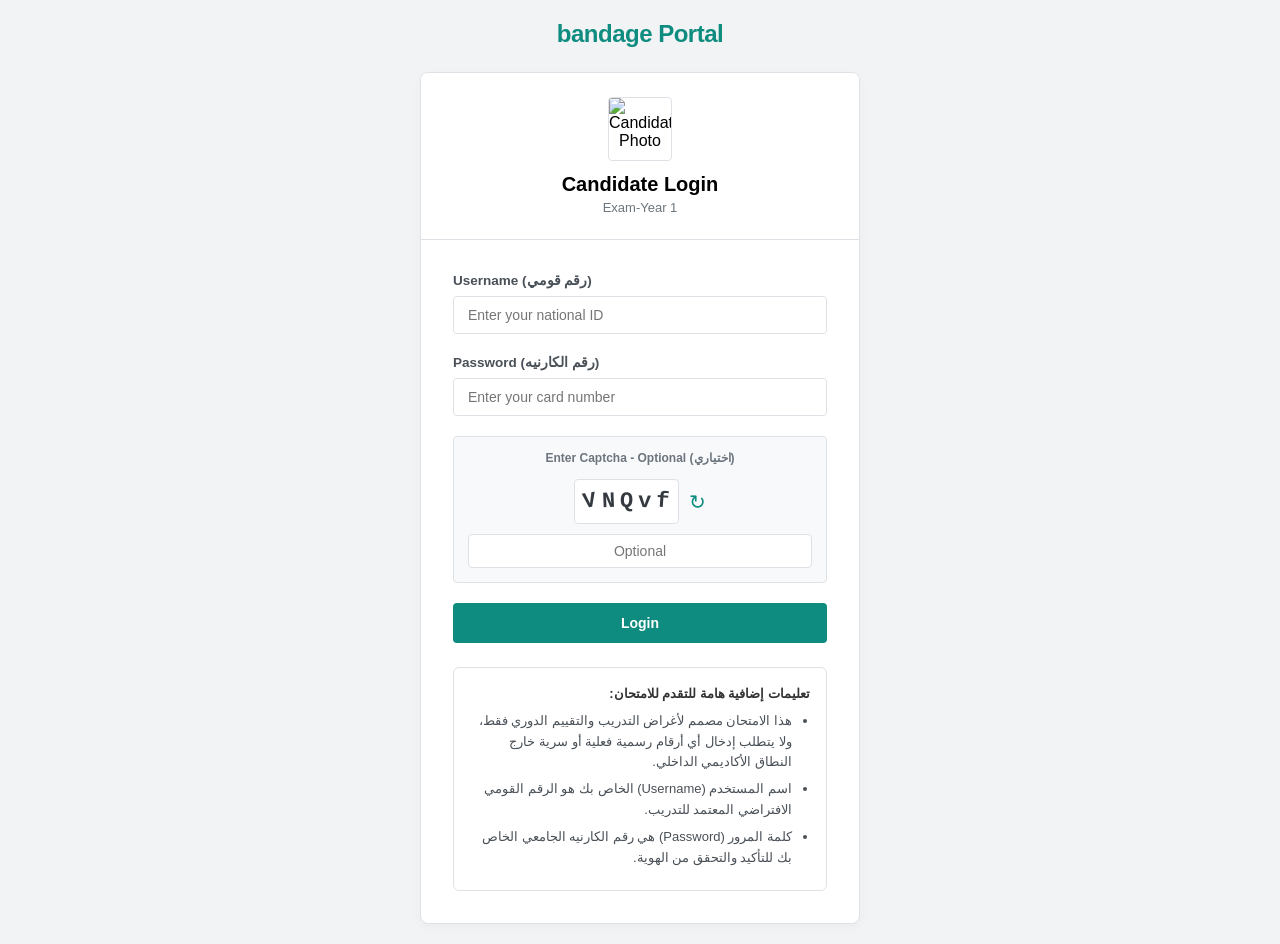
==== index.html @ cebec924 "Rename index_bandage-1.html to index.html" ====
<!DOCTYPE html><html lang="ar" dir="ltr"><head>
<meta charset="UTF-8">
<meta name="viewport" content="width=device-width, initial-scale=1.0">
<meta name="apple-mobile-web-app-capable" content="yes">
<meta name="theme-color" content="#ffffff">
<title>bandage</title>
<style>
  * { box-sizing: border-box; margin: 0; padding: 0; }
  body { font-family: 'Segoe UI', Tahoma, Geneva, Verdana, sans-serif; background: #f8f9fa; color: #212529; }

  :root {
    --teal: #0e8c7f;
    --teal-dark: #0a6e63;
    --teal-light: #f0f9f8;
    --red: #dc3545;
    --border: #dee2e6;
    --text-muted: #6c757d;
    --bg-light: #f8f9fa;
    --card-bg: #ffffff;
  }

  .navbar {
    background: #ffffff; color: #212529;
    display: flex; align-items: center; justify-content: space-between;
    padding: 0 24px; height: 56px; position: sticky; top: 0; z-index: 100;
    border-bottom: 1px solid var(--border);
  }
  .navbar-brand { display: flex; align-items: center; gap: 10px; font-size: 16px; font-weight: 700; color: #212529; }
  .navbar-right { display: flex; align-items: center; gap: 12px; }
  .btn-logout { background: var(--red); color: #fff; border: none; border-radius: 4px; padding: 6px 14px; font-size: 13px; cursor: pointer; font-weight: 600; }
  .btn-logout:hover { background: #bd2130; }

  .page-header-bar {
    background: #ffffff;
    color: #212529;
    padding: 16px 24px;
    font-size: 16px;
    font-weight: 700;
    border-bottom: 1px solid var(--border);
    text-align: left;
  }

  .layout { display: flex; min-height: calc(100vh - 56px); }
  .sidebar { width: 240px; background: #212529; color: #fff; flex-shrink: 0; border-right: 1px solid var(--border); }
  .sidebar-item { display: flex; align-items: center; gap: 10px; padding: 16px 20px; font-size: 14px; cursor: pointer; color: #dee2e6; border-left: 3px solid transparent; }
  .sidebar-item.active, .sidebar-item:hover { background: rgba(255,255,255,0.05); color: #fff; border-left-color: var(--teal); }
  .main { flex: 1; padding: 32px; background: var(--bg-light); overflow-y: auto; }

  .card { background: var(--card-bg); border-radius: 6px; border: 1px solid var(--border); overflow: hidden; margin-bottom: 24px; box-shadow: 0 1px 3px rgba(0,0,0,0.02); }
  .card-header { background: #ffffff; color: var(--teal); border-bottom: 1px solid var(--border); padding: 16px 20px; font-size: 15px; font-weight: 700; text-align: left; }
  .card-body { padding: 24px; }

  table { width: 100%; border-collapse: collapse; font-size: 14px; background: var(--card-bg); }
  thead th { background: #f1f3f5; color: #495057; font-weight: 600; text-align: left; padding: 12px 16px; border-bottom: 2px solid var(--border); }
  tbody td { padding: 14px 16px; border-bottom: 1px solid var(--border); color: #212529; vertical-align: middle; }

  .btn { border: none; border-radius: 4px; padding: 10px 24px; font-size: 14px; font-weight: 600; cursor: pointer; transition: all .15s ease-in-out; }
  .btn-teal { background: var(--teal); color: #fff; }
  .btn-teal:hover { background: var(--teal-dark); }
  .btn-outline { background: #fff; color: var(--teal); border: 1px solid var(--teal); }
  .btn-outline:hover { background: var(--teal-light); }
  .btn-sm { padding: 6px 14px; font-size: 13px; }
  .btn-red { background: var(--red); color: #fff; }
  .btn-red:hover { background: #bd2130; }

  .badge { display: inline-block; background: var(--teal-light); color: var(--teal); border: 1px solid #bbeeeb; font-size: 11px; font-weight: 700; border-radius: 4px; padding: 2px 8px; margin-left: 6px; }

  .candidate-table td { padding: 14px 20px; border: 1px solid var(--border); background: var(--card-bg); }
  .candidate-table .label { color: #495057; background: #f1f3f5; font-weight: 600; font-size: 13.5px; width: 15%; }

  .tabs { display: flex; border-bottom: 1px solid var(--border); margin-bottom: 20px; }
  .tab { padding: 12px 20px; font-size: 13.5px; font-weight: 600; cursor: pointer; border-bottom: 2px solid transparent; margin-bottom: -1px; color: var(--text-muted); }
  .tab.active { border-bottom-color: var(--teal); color: var(--teal); }

  .alert { padding: 14px 16px; border-radius: 4px; font-size: 13.5px; border: 1px solid var(--border); background: #ffffff; color: #495057; }

  .exam-layout { display: flex; height: calc(100vh - 56px); }
  .exam-main { flex: 1; padding: 28px; overflow-y: auto; background: var(--bg-light); }
  .exam-sidebar { width: 280px; border-left: 1px solid var(--border); background: #fff; display: flex; flex-direction: column; overflow-y: auto; }
  .font-btns { display: flex; gap: 6px; margin-bottom: 20px; }
  .font-btn { background: #fff; border: 1px solid var(--border); border-radius: 4px; padding: 4px 12px; cursor: pointer; font-weight: 600; font-size: 13px; }
  .font-btn:hover { border-color: var(--teal); color: var(--teal); }
  
  .question-text { font-size: 16px; line-height: 1.8; margin-bottom: 24px; padding: 24px; background: #fff; border-radius: 6px; border: 1px solid var(--border); position: relative; overflow: hidden; }
  .watermark { position: absolute; inset: 0; display: flex; align-items: center; justify-content: center; font-size: 22px; color: rgba(14, 140, 127, 0.03); font-weight: 900; pointer-events: none; white-space: nowrap; transform: rotate(-15deg); user-select: none; }
  
  .options label { display: flex; align-items: center; gap: 12px; padding: 14px 16px; border: 1px solid var(--border); border-radius: 6px; margin-bottom: 12px; cursor: pointer; font-size: 14.5px; background: #fff; transition: all 0.1s ease; }
  .options label:hover { background: var(--teal-light); border-color: var(--teal); }
  .exam-footer { display: flex; align-items: center; gap: 16px; margin-top: 24px; }
  .mark-review { display: flex; align-items: center; gap: 8px; font-size: 14px; cursor: pointer; color: #495057; }

  .sidebar-info { padding: 16px; border-bottom: 1px solid var(--border); font-size: 13px; color: #333; line-height: 1.5; }
  .stats-row { display: flex; gap: 8px; margin-top: 12px; flex-wrap: wrap; }
  .stat-pill { display: flex; align-items: center; gap: 6px; font-size: 12px; font-weight: 600; color: #495057; }
  .stat-dot { width: 24px; height: 24px; border-radius: 4px; display: flex; align-items: center; justify-content: center; font-size: 11px; color: #fff; font-weight: 700; }
  .dot-green { background: #218838; }
  .dot-red { background: #c82333; }
  .dot-gray { background: #6c757d; }
  
  .q-grid { display: grid; grid-template-columns: repeat(6, 1fr); gap: 6px; padding: 16px; max-height: 320px; overflow-y: auto; background: #f8f9fa; border-bottom: 1px solid var(--border); }
  .q-num { width: 34px; height: 34px; border-radius: 4px; border: 1px solid var(--border); display: flex; align-items: center; justify-content: center; font-size: 12px; cursor: pointer; font-weight: 600; background: #fff; color: #495057; }
  .q-num.current { background: var(--red); color: #fff; border-color: var(--red); }
  .q-num.answered { background: #218838; color: #fff; border-color: #218838; }
  .q-num.marked { background: #ffc107; color: #212529; border-color: #ffc107; }
  
  .sidebar-btns { display: flex; padding: 12px; gap: 6px; border-top: 1px solid var(--border); margin-top: auto; background: #fff; }
  .sidebar-btns .btn { flex: 1; font-size: 12px; padding: 8px 4px; border-radius: 4px; }

  .timer-box { padding: 16px; text-align: center; border-bottom: 1px solid var(--border); background: #fff; }
  .timer-label { font-size: 12px; color: var(--text-muted); font-weight: 600; text-transform: uppercase; letter-spacing: 0.5px; }
  .timer-value { font-size: 28px; font-weight: 700; color: var(--teal); letter-spacing: 1px; margin-top: 4px; }
  .timer-value.urgent { color: var(--red); animation: pulse 1s infinite; }

  .login-page { min-height: 100vh; background: #f1f3f5; display: flex; flex-direction: column; align-items: center; justify-content: center; padding: 20px; }
  .login-card { background: #fff; border-radius: 8px; border: 1px solid var(--border); width: 100%; max-width: 440px; overflow: hidden; box-shadow: 0 4px 12px rgba(0,0,0,0.03); }
  .login-body { padding: 32px; }
  .form-group { margin-bottom: 20px; }
  .form-group label { display: block; font-size: 13.5px; font-weight: 600; color: #495057; margin-bottom: 8px; }
  .form-group input { width: 100%; border: 1px solid var(--border); border-radius: 4px; padding: 10px 14px; font-size: 14px; outline: none; transition: border-color 0.15s; }
  .form-group input:focus { border-color: var(--teal); }
  
  .captcha-box { background: #f8f9fa; border: 1px solid var(--border); border-radius: 4px; padding: 14px; text-align: center; margin-bottom: 20px; }
  .captcha-display-area { display: flex; justify-content: center; align-items: center; gap: 5px; margin: 10px 0; background: #fff; padding: 8px; border: 1px solid var(--border); border-radius: 4px; height: 45px; }
  .captcha-char { font-size: 22px; font-weight: 700; color: #343a40; font-family: monospace; display: inline-block; transform: rotate(var(--r)); }
  
  .login-instructions { border: 1px solid var(--border); border-radius: 6px; padding: 16px; margin-top: 24px; font-size: 13px; background: #ffffff; color: #333; text-align: right; direction: rtl; line-height: 1.6; }
  .login-instructions ul { padding-right: 18px; margin-top: 6px; }
  .login-instructions li { margin-bottom: 6px; color: #495057; }

  .user-avatar-square { width: 64px; height: 64px; object-fit: cover; border: 1px solid var(--border); border-radius: 4px; }
  .user-avatar-img { width: 76px; height: 76px; border-radius: 50%; object-fit: cover; border: 1px solid var(--border); }
  .user-avatar-nav { width: 32px; height: 32px; border-radius: 50%; object-fit: cover; border: 1px solid var(--border); }

  .result-grid { display: grid; grid-template-columns: 1fr 1fr; gap: 12px; margin-bottom: 24px; }
  .result-card { background: #f8f9fa; border: 1px solid var(--border); border-radius: 4px; padding: 16px; text-align: center; }
  .result-card .num { font-size: 22px; font-weight: 700; color: #212529; }
  .result-card .lbl { font-size: 12px; color: var(--text-muted); margin-top: 4px; font-weight: 500; }
  .result-score { font-size: 44px; font-weight: 800; color: var(--teal); text-align: center; margin: 12px 0; }

  .modal-overlay { position: fixed; inset: 0; background: rgba(0,0,0,0.4); display: none; align-items: center; justify-content: center; z-index: 1000; padding: 15px; }
  .modal-overlay.show { display: flex; }
  .modal-box { background: #fff; border-radius: 6px; width: 100%; max-width: 460px; padding: 24px; border: 1px solid var(--border); box-shadow: 0 4px 16px rgba(0,0,0,0.1); }
  .modal-btns { display: flex; justify-content: flex-end; gap: 10px; margin-top: 24px; }

  .page { display: none; }
  .page.active { display: block; }

  .review-container { text-align: left; margin-top: 32px; border-top: 1px solid var(--border); padding-top: 24px; }
  .review-q-item { background: #fff; border: 1px solid var(--border); border-radius: 6px; padding: 20px; margin-bottom: 16px; }
  .review-q-text { font-weight: 600; font-size: 15px; margin-bottom: 12px; color: #212529; }
  .review-opt-item { padding: 10px 14px; border: 1px solid var(--border); border-radius: 4px; margin-bottom: 6px; font-size: 14px; display: flex; align-items: center; justify-content: space-between; }
  .review-opt-item.correct { background: #d4edda; border-color: #c3e6cb; color: #155724; font-weight: 600; }
  .review-opt-item.incorrect { background: #f8d7da; border-color: #f5c6cb; color: #721c24; }
  .badge-status { font-size: 11px; padding: 2px 6px; border-radius: 3px; font-weight: bold; text-transform: uppercase; }
  .badge-status.correct { background: #218838; color: #fff; }
  .badge-status.incorrect { background: #c82333; color: #fff; }

  .btn-red.disabled-locked {
    cursor: not-allowed !important;
    opacity: 0.65;
  }
</style>
</head>
<body>

<!-- 1. PAGE LOGIN -->
<div id="page-login" class="page active">
  <div class="login-page">
    <div style="text-align:center; margin-bottom: 24px;">
        <h1 style="color: var(--teal); font-size: 24px; font-weight: 800; letter-spacing: -0.5px;">bandage Portal</h1>
    </div>
    <div class="login-card">
      <div style="background:#ffffff; padding:24px 32px; text-align:center; color:#000000; border-bottom: 1px solid var(--border); display: flex; flex-direction: column; align-items: center; gap: 12px;">
        <img src="https://raw.githubusercontent.com/rexiexgaming/gallery/refs/heads/main/photo_2026-09-15_15-17-16.jpg" alt="Candidate Photo" class="user-avatar-square">
        <div>
          <div style="font-size:20px; font-weight:700; color: #000000;">Candidate Login</div>
          <div style="font-size:13px; color: var(--text-muted); margin-top:4px;">Exam-Year 1</div>
        </div>
      </div>
      <div class="login-body">
        <div class="form-group">
          <label>Username (رقم قومي)</label>
          <input type="text" id="inp-user" placeholder="Enter your national ID">
        </div>
        <div class="form-group">
          <label>Password (رقم الكارنيه)</label>
          <input type="password" id="inp-pass" placeholder="Enter your card number">
        </div>

        <div class="captcha-box">
          <div style="font-size:12px; color:var(--text-muted); font-weight: 600; margin-bottom: 4px;">Enter Captcha - Optional (اختياري)</div>
          <div style="display:flex; align-items:center; justify-content:center; gap:10px;">
            <div class="captcha-display-area" id="captcha-display"><span class="captcha-char" style="--r: -5.929314286977812deg;">R</span><span class="captcha-char" style="--r: 3.515922174058277deg;">N</span><span class="captcha-char" style="--r: 6.1046660394145deg;">3</span><span class="captcha-char" style="--r: -7.477858060944504deg;">k</span><span class="captcha-char" style="--r: -3.707211003364767deg;">K</span></div>
            <button onclick="genCaptcha()" style="background:none; border:none; font-size:20px; cursor:pointer; color:var(--teal);" title="Refresh">↻</button>
          </div>
          <input type="text" id="inp-captcha" placeholder="Optional" style="width: 100%; border: 1px solid var(--border); border-radius: 4px; padding: 8px 12px; font-size: 14px; outline: none; text-align: center;">
        </div>

        <button class="btn btn-teal" style="width:100%; padding:12px; font-size:14px;" onclick="doLogin()">Login</button>
        <div id="login-error" style="color:var(--red); font-size:13px; text-align:center; margin-top:10px; display:none; font-weight:600;">الرجاء إدخال اسم المستخدم وكلمة المرور</div>

        <div class="login-instructions">
          <strong>تعليمات إضافية هامة للتقدم للامتحان:</strong>
          <ul>
            <li>هذا الامتحان مصمم لأغراض التدريب والتقييم الدوري فقط، ولا يتطلب إدخال أي أرقام رسمية فعلية أو سرية خارج النطاق الأكاديمي الداخلي.</li>
            <li>اسم المستخدم (Username) الخاص بك هو الرقم القومي الافتراضي المعتمد للتدريب.</li>
            <li>كلمة المرور (Password) هي رقم الكارنيه الجامعي الخاص بك للتأكيد والتحقق من الهوية.</li>
          </ul>
        </div>
      </div>
    </div>
  </div>
</div>

<!-- 2. PAGE SELECT EXAM EVENT -->
<div id="page-event" class="page">
  <div class="login-page">
    <div style="display:flex; align-items:center; gap:10px; margin-bottom:20px;">
      <span style="font-size:20px; font-weight:800; color:var(--teal);">bandage</span>
    </div>
    <div class="login-card" style="max-width: 780px; width: 100%;">
      <div style="padding:18px 24px; font-size:15px; font-weight:700; color:#212529; border-bottom:1px solid var(--border); background:#fff;">Please Select Exam Event</div>
      <table>
        <thead>
          <tr>
            <th style="width:60px; padding-left:24px;">Sr.</th>
            <th>Exam Event Name</th>
            <th>Description</th>
            <th style="width:100px; text-align:center;">Select</th>
          </tr>
        </thead>
        <tbody>
          <tr>
            <td style="padding-left:24px;">1</td>
            <td style="font-weight:600;">MID 43</td>
            <td style="color:var(--text-muted);">MID 43 (75 Mins) - 58 Questions</td>
            <td style="text-align:center;"><input type="radio" name="exam-event" value="0" checked="" style="width:18px; height:18px; accent-color:var(--teal);"></td>
          </tr>
          <tr>
            <td style="padding-left:24px;">2</td>
            <td style="font-weight:600;">bandage exam</td>
            <td style="color:var(--text-muted);">bandage exam (180 Mins) - 204 Questions</td>
            <td style="text-align:center;"><input type="radio" name="exam-event" value="1" style="width:18px; height:18px; accent-color:var(--teal);"></td>
          </tr>
        </tbody>
      </table>
      <div style="text-align:center; padding:20px; background: #fff; border-top: 1px solid var(--border);">
        <button class="btn btn-teal" style="padding:11px 48px;" onclick="goToDashboard()">Proceed</button>
      </div>
    </div>
    <div style="text-align:center; font-weight:600; color:var(--text-muted); font-size:13px; margin-top:16px;">Version : 3.4</div>
  </div>
</div>

<!-- 3. PAGE DASHBOARD -->
<div id="page-dashboard" class="page">
  <div class="navbar">
    <div class="navbar-brand">bandage</div>
    <div class="navbar-right">
      <img src="https://raw.githubusercontent.com/rexiexgaming/gallery/refs/heads/main/photo_2026-09-15_15-17-16.jpg" alt="User" class="user-avatar-nav">
      <span style="font-size:13.5px; font-weight: 600;" id="nav-username">Candidate</span>
      <button class="btn-logout" onclick="doLogout()">Logout</button>
    </div>
  </div>
  <div class="layout">
    <div class="sidebar">
      <div class="sidebar-item active">Dashboard</div>
    </div>
    <div class="main">
      <h2 style="font-size:20px; font-weight:700; margin-bottom:20px; color:#212529;">Dashboard</h2>

      <div class="card">
        <div class="card-header">Candidate Information</div>
        <div style="padding:20px; background: #fff;">
          <table class="candidate-table">
            <tbody>
              <tr>
                <td style="width:140px; text-align:center;" rowspan="2">
                  <div style="display:flex; justify-content:center; align-items:center; height:100px;">
                    <img src="https://raw.githubusercontent.com/rexiexgaming/gallery/refs/heads/main/photo_2026-09-15_15-17-16.jpg" alt="Candidate Picture" class="user-avatar-img">
                  </div>
                 </td>
                <td class="label">Candidate Name</td>
                <td id="dash-cand-name" style="font-weight:600;">Candidate</td>
                <td class="label">Candidate Code</td>
                <td style="font-weight:600;">bandage</td>
              </tr>
              <tr>
                <td class="label">Exam Venue</td>
                <td>ONLINE</td>
                <td class="label">Username</td>
                <td id="dash-username">Logged ID</td>
              </tr>
            </tbody>
          </table>
        </div>
      </div>

      <div class="tabs"><div class="tab active">ACTIVE TESTS</div></div>
      <div style="color: var(--teal); font-weight:700; font-size:15px; margin:12px 0 12px;" id="dash-event-name">MID 43</div>
      
      <table style="border: 1px solid var(--border); border-radius: 4px;">
        <thead>
          <tr>
            <th>Main</th>
            <th style="width:200px;">Closes On</th>
          </tr>
        </thead>
        <tbody>
          <tr>
            <td>
              <div style="display:flex; align-items:center; gap:6px;">
                <span id="dash-test-label" style="font-weight:600; color: #212529;">MID 43</span>
                <span class="badge">New</span>
              </div>
            </td>
            <td>
              <div style="font-size:12px; color:var(--text-muted); margin-bottom:8px;">Not specific</div>
              <button class="btn btn-teal btn-sm" onclick="goToInstructions()">Take a Test</button>
            </td>
          </tr>
        </tbody>
      </table>

      <div class="alert" style="margin-top:24px;">
        TEST HISTORY : Currently No Recent Test(s) History Available.
      </div>
    </div>
  </div>
</div>

<!-- 4. PAGE INSTRUCTIONS STEP 1 -->
<div id="page-instr1" class="page">
  <div class="page-header-bar" id="instr1-title">MID 43</div>
  <div style="display:flex; padding:32px; gap:24px; max-width:1200px; margin:0 auto;">
    <div style="flex:1; background:#fff; padding:24px; border-radius:6px; border:1px solid var(--border);">
      <p style="font-weight:700; font-size:16px; margin-bottom:4px;">Instructions</p>
      <p style="font-weight:600; font-size:13px; margin-bottom:16px; color:var(--text-muted);">Please read the following instructions carefully.</p>
      <hr style="margin-bottom:16px; border:0; border-top:1px solid var(--border);">
      <p style="font-size:14px; font-weight:700; margin-bottom:10px; color:var(--teal);"> Exam Instructions</p>
      <ol style="padding-left:20px; line-height:2.2; font-size:14px; color:#495057;">
        <li>Read each question carefully before selecting your answer.</li>
        <li>The remaining exam time is displayed on the screen. Keep an eye on it.</li>
        <li>Question status is indicated by the color of the corresponding box:
    <ul>
        <li>Green: Answered and saved.</li>
        <li>Red: Not answered.</li>
        <li>White: Not visited yet.</li>
    </ul>
</li>
        <li>Before submitting the exam, return to all questions marked for review, verify your answers, remove the "Mark for Review" status, and ensure that the answers are saved.</li>
        <li>You may change your answer at any time before ending the exam. If you modify an answer, you must click "Save" again.</li>
        <li>The "End Test" button will appear after half of the exam duration has elapsed.</li>
        <li>Before ending the test, make sure that all questions have been answered and saved successfully.</li>
        <li>Once the exam has been ended, no further changes to your answers will be allowed.</li>
      </ol>
    </div>
    <div style="width:240px; text-align:right; flex-shrink:0; background:#fff; padding:20px; border-radius:6px; border:1px solid var(--border); height:fit-content;">
      <div style="display:flex; justify-content:center; margin-bottom:12px;">
        <img src="https://raw.githubusercontent.com/rexiexgaming/gallery/refs/heads/main/photo_2026-09-15_15-17-16.jpg" alt="Candidate Picture" class="user-avatar-img">
      </div>
      <p style="font-size:12px; margin-bottom:4px; color:var(--text-muted);">Candidate Name:</p>
      <p style="font-weight:700; font-size:14px; margin-bottom:12px; color:#212529;" id="instr1-cname">Candidate</p>
      <p style="font-size:12px; margin-bottom:4px; color:var(--text-muted);">Candidate Code:</p>
      <p style="font-weight:700; font-size:14px; margin-bottom:12px; color:#212529;">bandage</p>
      <p style="font-size:12px; margin-bottom:4px; color:var(--text-muted);">Username:</p>
      <p style="font-weight:700; font-size:14px; color:#212529;" id="instr1-uname">Logged ID</p>
    </div>
  </div>
  <div style="display:flex; justify-content:flex-end; padding:0 32px 32px; max-width:1200px; margin:0 auto;">
    <button class="btn btn-teal" onclick="goToInstr2()">Next >></button>
  </div>
</div>

<!-- 5. PAGE INSTRUCTIONS STEP 2 -->
<div id="page-instr2" class="page">
  <div class="page-header-bar" id="instr2-title">MID 43</div>
  <div style="display:flex; padding:32px; gap:24px; max-width:1200px; margin:0 auto;">
    <div style="flex:1; background:#fff; padding:24px; border-radius:6px; border:1px solid var(--border);">
      <p style="font-weight:700; font-size:16px; margin-bottom:4px;">Instructions</p>
      <p style="font-weight:600; font-size:13px; margin-bottom:16px; color:var(--text-muted);">Other Important Instructions</p>
      <hr style="margin-bottom:20px; border:0; border-top:1px solid var(--border);">
      <p style="font-size:15px; font-weight:700; color:#212529; margin-bottom:32px;">ready?!</p>

      <div style="margin-bottom:24px; background:#f8f9fa; padding:16px; border-radius:4px; border:1px solid var(--border);">
        <div style="display:flex; align-items:center; gap:10px; margin-bottom:8px;">
          <label style="font-size:13.5px; font-weight:600; color:#333;">Choose default Language</label>
          <select style="border:1px solid var(--border); border-radius:4px; padding:6px 12px; font-size:13.5px; background:#fff; color:#212529;"><option>English</option></select>
        </div>
        <p style="color:var(--red); font-size:12.5px; font-weight: 500;">Please note all questions will appear in your default language. This language can be changed for a particular question later on.</p>
      </div>

      <label style="display:flex; align-items:center; gap:10px; font-size:14px; color:#212529; font-weight:700; cursor:pointer; user-select:none;">
        <input type="checkbox" id="ready-check" style="width:18px; height:18px; accent-color:var(--teal);"> I am ready
      </label>
    </div>
    <div style="width:240px; text-align:right; flex-shrink:0; background:#fff; padding:20px; border-radius:6px; border:1px solid var(--border); height:fit-content;">
      <div style="display:flex; justify-content:center; margin-bottom:12px;">
        <img src="https://raw.githubusercontent.com/rexiexgaming/gallery/refs/heads/main/photo_2026-09-15_15-17-16.jpg" alt="Candidate Picture" class="user-avatar-img">
      </div>
      <p style="font-size:12px; margin-bottom:4px; color:var(--text-muted);">Candidate Name:</p>
      <p style="font-weight:700; font-size:14px; margin-bottom:12px; color:#212529;" id="instr2-cname">Candidate</p>
      <p style="font-size:12px; margin-bottom:4px; color:var(--text-muted);">Candidate Code:</p>
      <p style="font-weight:700; font-size:14px; margin-bottom:12px; color:#212529;">bandage</p>
      <p style="font-size:12px; margin-bottom:4px; color:var(--text-muted);">Username:</p>
      <p style="font-weight:700; font-size:14px; color:#212529;" id="instr2-uname">Logged ID</p>
    </div>
  </div>
  <div style="display:flex; justify-content:space-between; align-items:center; padding:0 32px 32px; max-width:1200px; margin:0 auto;">
    <div style="display:flex; gap:10px;">
      <button class="btn btn-teal" onclick="startExam()">I am ready to begin</button>
      <button class="btn btn-outline" onclick="showPage('page-dashboard')">Cancel</button>
    </div>
    <button class="btn btn-outline" onclick="showPage('page-instr1')"><< Previous</button>
  </div>
</div>

<!-- 6. PAGE EXAM AREA -->
<div id="page-exam" class="page">
  <div class="page-header-bar" id="exam-title">MID 43</div>
  <div class="exam-layout">
    <div class="exam-main">
      <div style="display:flex; justify-content:space-between; align-items:center; margin-bottom:16px;">
        <div style="font-weight:700; font-size:15px; color:#212529;">Question No. <span id="q-num-display">1</span></div>
        <div class="font-btns">
          <button class="font-btn" onclick="changeFontSize(-1)">A-</button>
          <button class="font-btn" style="pointer-events:none; background:#f1f3f5; border-color:var(--border);">A</button>
          <button class="font-btn" onclick="changeFontSize(1)">A+</button>
        </div>
      </div>

      <div class="question-text" id="q-text-box">
        <div class="watermark">bandage    bandage</div>
        <div id="q-text" style="font-size:16px; position:relative; z-index:1; color:#212529;">الرجاء تحميل مصفوفة الأسئلة...</div>
      </div>

      <div class="options" id="q-options"></div>

      <div class="exam-footer">
        <button class="btn btn-teal" onclick="saveAndNext()">Save & Next</button>
        <label class="mark-review">
          <input type="checkbox" id="mark-review-chk" style="width:16px; height:16px; accent-color:#ffc107;"> Mark for Review
        </label>
      </div>
    </div>

    <div class="exam-sidebar">
      <div class="timer-box">
        <div class="timer-label">Time Remaining</div>
        <div class="timer-value" id="timer-display">75:00</div>
      </div>
      <div class="sidebar-info">
        <div>User: <strong id="exam-username">Logged ID</strong></div>
        <div style="margin-top:6px;">Number of questions: <strong id="q-total">58</strong></div>
        <div class="stats-row">
          <div class="stat-pill"><div class="stat-dot dot-green" id="ans-count">0</div> Answered</div>
          <div class="stat-pill"><div class="stat-dot dot-red" id="not-ans-count">58</div> Not Answered</div>
          <div class="stat-pill"><div class="stat-dot dot-gray" id="not-vis-count">0</div> Not Visited</div>
        </div>
      </div>
      <div class="q-grid" id="q-grid"></div>
      <div class="sidebar-btns">
        <button class="btn btn-teal" onclick="showPage('page-dashboard')">Profile</button>
        <button class="btn btn-outline" onclick="showPage('page-instr1')">Instructions</button>
        <button class="btn btn-red" id="btn-end-test" onclick="showEndModal()">End Test</button>
      </div>
    </div>
  </div>
</div>

<!-- 7. PAGE RESULTS -->
<div id="page-result" class="page">
  <div class="navbar">
    <div class="navbar-brand">bandage</div>
    <div class="navbar-right">
      <img src="https://raw.githubusercontent.com/rexiexgaming/gallery/refs/heads/main/photo_2026-09-15_15-17-16.jpg" alt="User" class="user-avatar-nav">
      <span style="font-size:13.5px; font-weight:600;" id="res-nav-username">Candidate</span>
      <button class="btn-logout" onclick="doLogout()">Logout</button>
    </div>
  </div>
  <div class="layout">
    <div class="sidebar"><div class="sidebar-item active">Dashboard</div></div>
    <div class="main">
      <div class="card" style="max-width:840px; margin:0 auto;">
        <div class="card-body" style="text-align:center; background: #ffffff; border-bottom: 1px solid var(--border);">
          <h2 style="font-size:20px; font-weight:700; color:var(--teal); margin-bottom:4px;">Exam Completed Successfully!</h2>
          <p style="font-size:12.5px; color:var(--text-muted);">Performance Summary</p>
        </div>
        <div class="card-body" style="background:#fff;">
          <div class="result-grid">
            <div class="result-card"><div class="num" id="res-total">58</div><div class="lbl">Total Questions</div></div>
            <div class="result-card"><div class="num" id="res-not-answered">0</div><div class="lbl">Not Answered</div></div>
            <div class="result-card"><div class="num" style="color:#218838;" id="res-correct">0</div><div class="lbl">Correct Answers</div></div>
            <div class="result-card"><div class="num" style="color:var(--red);" id="res-incorrect">0</div><div class="lbl">Incorrect Answers</div></div>
          </div>
          <div style="text-align:center; font-size:14px; font-weight:700; color:#495057; margin-bottom:2px;">Final Grade:</div>
          <div class="result-score"><span id="res-score">0</span>%</div>
          <div style="text-align:center; margin-top:24px;">
            <button class="btn btn-teal" onclick="showPage('page-dashboard')">Back to Dashboard</button>
          </div>

          <div class="review-container" id="review-container">
            <h3 style="font-size:18px; font-weight:700; margin-bottom:16px; color:var(--teal);">Review Questions & Answers</h3>
            <div id="review-questions-list"></div>
          </div>

        </div>
      </div>
    </div>
  </div>
</div>

<!-- CONFIRM END TEST MODAL -->
<div class="modal-overlay" id="end-modal">
  <div class="modal-box">
    <h3 style="font-size:16px; font-weight:700; margin-bottom:10px; color:#212529;">Confirm End Test</h3>
    <p style="font-size:14px; color:#495057; margin-bottom:20px; line-height:1.5;">
      You have answered <span id="modal-attempted" style="font-weight:700; color:var(--teal);">0</span> out of <span id="modal-total" style="font-weight:700;">58</span> questions. Do you really want to submit and finish the test?
    </p>
    <div class="modal-btns">
      <button class="btn btn-teal" onclick="endTest()">Yes, Submit</button>
      <button class="btn btn-outline" onclick="hideEndModal()">Cancel</button>
    </div>
  </div>
</div>

<script>
var currentEvent = 0;
var loggedUser = '';
var events = [
  { name: 'MID 43', questions: 58, time: 75 * 60 },
  { name: 'bandage exam', questions: 204, time: 180 * 60 }
];
var answers = {}, marked = {}, visited = {};
var currentQ = 0, timerInterval = null, timeLeft = 0, fontSize = 16;

// ========== MID 43 QUESTIONS ==========
var midtermQuestionsPool = [
  {"text": "Degradation of biological molecules caused by bacteria is called...?", "opts": ["Apoptosis", "Liquefaction", "Putrefaction", "Autolysis"], "correct": 2},
  {"text": "Thin skin is found in...?", "opts": ["Soles", "Most of the body", "Palms", "Scalp"], "correct": 1},
  {"text": "Function of the nucleolus...?", "opts": ["rRNA synthesis", "DNA synthesis", "ATP production", "Protein degradation"], "correct": 0},
  {"text": "The process of bringing substances into the cell is called...?", "opts": ["Endocytosis", "Exocytosis", "Diffusion", "Osmosis"], "correct": 0},
  {"text": "Cardiac notch is present on the anterior border of the...?", "opts": ["Right lung", "Left lung", "Both lungs", "Mediastinum"], "correct": 1},
  {"text": "The pharynx is continuous below with the...?", "opts": ["Esophagus", "Trachea", "Larynx", "Bronchi"], "correct": 0},
  {"text": "The duct of the parotid gland opens into...?", "opts": ["Oral cavity proper", "Vestibule of the mouth", "Floor of the mouth", "Oropharynx"], "correct": 1},
  {"text": "Which veins open into the right atrium?", "opts": ["Pulmonary veins", "Superior and inferior vena cava", "Coronary sinus only", "Azygos vein"], "correct": 1},
  {"text": "Blood leaves the left ventricle through the...?", "opts": ["Ascending aorta", "Pulmonary trunk", "Pulmonary veins", "Superior vena cava"], "correct": 0},
  {"text": "Organelles responsible for regulating calcium levels...?", "opts": ["Rough ER and Golgi apparatus", "SER and mitochondria", "Lysosomes and peroxisomes", "Ribosomes and nucleus"], "correct": 1},
  {"text": "The most commonly used microscope in histology is the...?", "opts": ["Bright field microscope", "Electron microscope", "Fluorescence microscope", "Phase contrast microscope"], "correct": 0},
  {"text": "Lymphoid tissues located between the palatoglossal and palatopharyngeal arches are the...?", "opts": ["Lingual tonsils", "Pharyngeal tonsils", "Palatine tonsils", "Tubal tonsils"], "correct": 2},
  {"text": "The apex of the heart is formed by the...?", "opts": ["Right ventricle", "Left atrium", "Left ventricle", "Both ventricles"], "correct": 2},
  {"text": "Superficial fascia is more distinct in the...?", "opts": ["Face", "Back", "Anterior abdominal wall", "Palm of hand"], "correct": 2},
  {"text": "Primary lymphoid organ...?", "opts": ["Spleen", "Lymph node", "Thymus gland", "Palatine tonsil"], "correct": 2},
  {"text": "The larynx is continuous below with the...?", "opts": ["Esophagus", "Trachea", "Pharynx", "Thyroid cartilage"], "correct": 1},
  {"text": "Microscope used to examine living cells...?", "opts": ["Bright field microscope", "Phase contrast microscope", "Electron microscope", "Fluorescence microscope"], "correct": 1},
  {"text": "Carpometacarpal joint of the thumb is a...?", "opts": ["Plane joint", "Saddle joint", "Ellipsoid joint", "Pivot joint"], "correct": 1},
  {"text": "Joints responsible for inversion and eversion of the foot are...?", "opts": ["Hip joints", "Foot joints", "Knee joints", "Shoulder joints"], "correct": 1},
  {"text": "Which bone lies medially in the forearm?", "opts": ["Radius", "Ulna", "Fibula", "Tibia"], "correct": 1},
  {"text": "The trachea is formed of how many C-shaped cartilaginous rings?", "opts": ["10–12", "12–16", "16–20", "20–24"], "correct": 2},
  {"text": "In the anatomical position, the upper limbs are...?", "opts": ["Pronated and extended", "Supinated and extended", "Supinated and flexed", "Pronated and flexed"], "correct": 1},
  {"text": "In anatomical position, palms face...?", "opts": ["Medially", "Backward", "Forward", "Downward"], "correct": 2},
  {"text": "Type of joint between intercarpal bones...?", "opts": ["Plane joint", "Hinge joint", "Pivot joint", "Ellipsoid joint"], "correct": 0},
  {"text": "Thickened bands of deep fascia that hold tendons in place are called...?", "opts": ["Aponeuroses", "Retinacula", "Septa", "Ligaments"], "correct": 1},
  {"text": "Structures that enclose neurovascular bundles are called...?", "opts": ["Retinacula", "Sheaths", "Fasciae", "Bursa"], "correct": 1},
  {"text": "The transverse plane divides the lower limb into...?", "opts": ["Anterior and posterior parts", "Medial and lateral parts", "Proximal and distal parts", "Superior and inferior parts"], "correct": 2},
  {"text": "A wide fibrous sheet for muscle attachment is called...?", "opts": ["Tendon", "Aponeurosis", "Ligament", "Fascia"], "correct": 1},
  {"text": "Antibody that binds directly to antigen in immunohistochemistry...?", "opts": ["Secondary antibody", "Primary labeled antibody", "Indirect antibody", "Enzyme antibody"], "correct": 1},
  {"text": "The term 'cranial' refers to...?", "opts": ["Near the feet", "Near the head", "Toward the midline", "Away from the head"], "correct": 1},
  {"text": "Resolving power of an electron microscope is approximately...?", "opts": ["2 µm", "0.2 µm", "0.2 nm", "2 nm"], "correct": 2},
  {"text": "Muscles forming sphincters are arranged in...?", "opts": ["Spiral form", "Circular form", "Convergent form", "Fusiform form"], "correct": 1},
  {"text": "Compact bone is found in the...?", "opts": ["Ends of long bones", "Cortex of the shaft of long bones", "Medullary cavity", "Bone marrow"], "correct": 1},
  {"text": "An example of a sesamoid bone is the...?", "opts": ["Femur", "Scapula", "Patella", "Sternum"], "correct": 2},
  {"text": "A patient is found to have a defect in the genetic material responsible for ribosome production. Where is the defective genetic material located?", "opts": ["Nucleolus", "Nucleoplasm", "Rough endoplasmic reticulum", "Nuclear envelope"], "correct": 0},
  {"text": "Which plane divides the body into two equal right and left halves?", "opts": ["Coronal plane", "Horizontal plane", "Sagittal plane", "Transverse plane"], "correct": 2},
  {"text": "Anatomical terms of position include...?", "opts": ["Medial, adduction, lateral", "Flexion, posterior, anterior", "Anterior, dorsal, deep", "Ventral, abduction, extension"], "correct": 2},
  {"text": "Which arteries supply the bones near the joint end?", "opts": ["Nutrient arteries", "Periosteal arteries", "Articular arteries", "Long arteries"], "correct": 2},
  {"text": "Dorsal body cavities include...?", "opts": ["Thoracic and abdominal cavities", "Cranial and vertebral cavities", "Thoracic and cranial cavities", "Vertebral and pelvic cavities"], "correct": 1},
  {"text": "Depressing the foot (pointing the toes) is called...?", "opts": ["Eversion", "Inversion", "Dorsiflexion", "Plantarflexion"], "correct": 3},
  {"text": "A mixture of adipose and loose areolar tissues is...?", "opts": ["Skin", "Superficial fascia", "Deep fascia", "Aponeurosis"], "correct": 1},
  {"text": "An example of an irregular bone is...?", "opts": ["Humerus", "Scapula", "Vertebra", "Tarsal bone"], "correct": 2},
  {"text": "The central main bulk of a skeletal muscle is the...?", "opts": ["Fleshy belly", "Fibrous part", "Origin", "Insertion"], "correct": 0},
  {"text": "Muscles that act against muscles performing a specific action are...?", "opts": ["Prime movers", "Fixators", "Synergists", "Antagonists"], "correct": 3},
  {"text": "Which structures are derived from rough endoplasmic reticulum and fuse with the convex surface of the Golgi apparatus?", "opts": ["Transfer vesicles", "Micro-vesicles", "Both A and B", "Macrovesicles"], "correct": 2},
  {"text": "Cristae are found in...?", "opts": ["Mitochondria", "Ribosomes", "Rough endoplasmic reticulum (RER)", "Smooth endoplasmic reticulum (SER)"], "correct": 0},
  {"text": "One function of smooth endoplasmic reticulum (SER) is...?", "opts": ["Protein synthesis", "Regulation of intracellular calcium distribution", "Maintaining the cell skeleton", "Phagocytosis"], "correct": 1},
  {"text": "Example of Secondary cartilaginous joint is...?", "opts": ["suture", "elbow joint", "intervertebral disc", "hip joint"], "correct": 2},
  {"text": "Elbow joint is...?", "opts": ["hinge joint", "pivot joint", "plane joint", "saddle joint"], "correct": 0},
  {"text": "Porta hepatis of the liver contains...?", "opts": ["portal artery & hepatic vein", "portal vein & hepatic artery", "caudate lobe & quadrate lobe", "ligamentum venosum & IVC"], "correct": 1},
  {"text": "Large intestine begins at … and terminates at …...?", "opts": ["ileum & rectum respectively", "caecum & anal canal respectively", "ascending colon & anal canal respectively", "ileum & anal canal respectively"], "correct": 1},
  {"text": "Base of the heart formed by...?", "opts": ["Left atrium", "Right and left ventricles", "Right ventricle only", "Left ventricle only"], "correct": 0},
  {"text": "Right atrium receives openings of...?", "opts": ["SVC & IVC", "pulmonary trunk", "the four pulmonary veins", "aorta"], "correct": 0},
  {"text": "Thick-walled tubes carry blood from heart to tissues...?", "opts": ["arteries", "veins", "capillaries", "tributaries"], "correct": 0},
  {"text": "Which of the following structures is considered a cell inclusion?", "opts": ["Rough endoplasmic reticulum", "Pigment", "Golgi apparatus", "Mitochondria"], "correct": 1},
  {"text": "Glycogen can be demonstrated using...?", "opts": ["H&E stain", "Sudan III stain", "Silver stain", "PAS stain"], "correct": 3},
  {"text": "Centrioles are formed of...?", "opts": ["Microfilaments", "Microtubules", "Actin filaments", "Intermediate filaments"], "correct": 1},
  {"text": "What structures contribute to the cell cytoskeleton?", "opts": ["Ribosomes", "Peroxisome", "Microfilaments", "Centriole"], "correct": 2}
];

var bandageQuestionsPool = [
  {"text": "Plane which divides the body into two equal right & left halves:", "opts": ["Coronal plane", "Sagittal plane", "Horizontal plane", "Transverse plane"], "correct": 1},
  {"text": "Movement of a part of the body towards the median plane, called:", "opts": ["Flexion", "Protraction", "Extension", "Adduction"], "correct": 3},
  {"text": "Calf muscles act on the ankle joint to make:", "opts": ["Planter flexion of foot", "dorsi flexion of foot", "eversion of the foot a", "inversion of the foot d"], "correct": 0},
  {"text": "The main function of intrinsic foot musclens is ………….:", "opts": ["Planter flexion of foot B", "dorsi flexion of foot", "Keeping foot arches", "Eversion of foot"], "correct": 2},
  {"text": "Which term describes the movement of the sole of the foot inward?", "opts": ["Eversion", "Inversion", "Dorsiflexion", "Plantarflexion"], "correct": 1},
  {"text": "The body, Cranial means:", "opts": ["Toward the feet", "Tail end", "Toward the head", "Front the body surface"], "correct": 2},
  {"text": "An example of axial skeleton", "opts": ["Scapula", "Clavicle", "Sternum", "Hip bone"], "correct": 2},
  {"text": "It forms the top of shoulder as a lateral continuation of the spine of scapula:", "opts": ["Spine", "Glenoid cavity", "Coracoid", "Acromion Page Bandage Powered by MEDICAL QUESTIONS"], "correct": 3},
  {"text": "Which of the following bones is not a part of the appendicular skeleton?", "opts": ["Radius", "Clavicle", "Sacrum", "Scapula"], "correct": 2},
  {"text": "Medial bone of forearm", "opts": ["Radius", "Ulna", "Humerus", "Hamarus"], "correct": 1},
  {"text": "Name the only movable bone in the skull of man?", "opts": ["Ethmoid bone", "Nasal bone", "Mandible bone", "Lacrimal bone"], "correct": 2},
  {"text": "A curved long bone which transmits weight from upper limb to the trunk:", "opts": ["Humerus", "calvicle", "carbal bone", "tarsal bone"], "correct": 1},
  {"text": "A curved long bone which transmits weight from upper limb to the trunk:", "opts": ["Humerus", "calvicle", "carbal bone", "tarsal bone"], "correct": 1},
  {"text": "They supply the bones near to the joint ends:", "opts": ["Nutrient arteries", "Periosteal arteries", "Articular arteries", "Long arteries"], "correct": 2},
  {"text": "is an example of spongy bone:", "opts": ["end of long bones", "shaft of long bones", "end and shaft of long bones", "bone marrow"], "correct": 0},
  {"text": "formed by intramembranous ossification?", "opts": ["the metatarsals", "the femurs", "the ribs", "the flat bones of the skull"], "correct": 3},
  {"text": "What is compact bone?", "opts": ["Dense bone", "Immature bone", "Cancellous bone", "Spongy bone e 53 y Mediverse Page 1"], "correct": 0},
  {"text": "Growth in the length of the long bone occurs", "opts": ["Periosteum", "Epiphysial plate", "Diaphysis", "Diaphysial plate"], "correct": 1},
  {"text": "Example of avascular tissues is:", "opts": ["Muscles", "Joints", "bones", "cartilage"], "correct": 3},
  {"text": "Which of the following bones is (are) Intervertebral disc is formed of", "opts": ["Hyaline cartilage", "Yellow elastic cartilage", "White fibro-cartilage", "Compact bone"], "correct": 2},
  {"text": "Type of suture is:", "opts": ["synovial-joint", "1ry cartilaginous joint", "2ry cartilaginous joint", "fibrous joint"], "correct": 3},
  {"text": "Epiphysial, cartilage plate is:", "opts": ["1ry cartilaginous joint", "2ry cartilaginous joint", "fibrous joint a", "synovial joint B"], "correct": 0},
  {"text": "The fibrous joint is:", "opts": ["Connect different parts of the vertebral column", "Permit wide range of movement", "Present in the growing bones", "Best example is the sutures of the skull"], "correct": 3},
  {"text": "Biceps muscle is:", "opts": ["Convergent type", "parallel type", "Circular type", "Segmented type"], "correct": 1},
  {"text": "Action of Triceps in elbow flexion is:", "opts": ["agonist", "antagonist", "fixator", "prime mover"], "correct": 1},
  {"text": "In elbow flexion, the biceps brachii functions as the:", "opts": ["Fixator", "Antagonist", "Agonist", "Synergist"], "correct": 2},
  {"text": "Cardiac muscles are:", "opts": ["Voluntary", "Involuntary", "Striated mononucleated", "b & c Page Bandage Powered by MEDICAL QUESTIONS"], "correct": 3},
  {"text": "Which of the below muscles is voluntarily controlled?", "opts": ["Walls of the heart", "Visceral muscles", "Biceps brachi", "Walls of blood vessels"], "correct": 2},
  {"text": "Which of the following is (are) a function of skeletal muscle?", "opts": ["Produce movement", "Maintain body temperature", "Maintain posture", "all of above"], "correct": 3},
  {"text": "Regarding to deep fascia:", "opts": ["It is denser than superficial fascia", "It is usually present in the form of membranes", "It lies between the muscles", "All of the above"], "correct": 3},
  {"text": "superficial fascia may contain all of the following EXCEPT:", "opts": ["fat", "blood and lymphatic vessel", "muscles", "nerves"], "correct": 2},
  {"text": "What forms the basis of fingerprints?", "opts": ["Epidermal folds", "Collagen fiber patterns in papillary ridges", "Sebaceous gland secretions", "Melanin deposition"], "correct": 1},
  {"text": "Which characteristic of fingerprints makes them useful for identification?", "opts": ["Their uniformity across individuals", "Their specific and stable patterns throughout life", "Their susceptibility to environmental changes", "Their dependence on age and gender"], "correct": 1},
  {"text": "Which of the following is NOT a pattern of fingerprints?", "opts": ["Arches", "Loops", "Spirals", "Whorls"], "correct": 2},
  {"text": "Oral cavity is separated from the nose by:", "opts": ["Nasopharynx", "Lips", "Oropharynx", "Hard and soft palate"], "correct": 3},
  {"text": "The large intestine begins at the …. and terminates at the", "opts": ["lleum & Rectum respectively", "Caecum & anal canal respectively", "Ascending colon & Anal canal respectively", "Ileum & anal canal respectively e 54 y Mediverse Page 2"], "correct": 1},
  {"text": "part of the nose forms the roof of nasal cavity, it concerned with smell sensation.", "opts": ["The vestibule", "the respiratory", "the septum", "the Olfactory"], "correct": 3},
  {"text": "Esophagus pierces the diaphragm at level of:", "opts": ["T8 vertebra", "T9 vertebra", "T10 vertebra", "T11 vertebra"], "correct": 2},
  {"text": "Right border of the stomach called:", "opts": ["the lesser curvature", "the greater curvature", "the fundus", "the pylorus"], "correct": 0},
  {"text": "porta hepatis of the liver contains:", "opts": ["portal artery & vein", "portal vein & hepatic artery", "hepatic artery & vein", "portal artry & hepatic vein"], "correct": 1},
  {"text": "…………….is the narrowest part of large intestine:", "opts": ["Caecum", "ileum a", "jejunum B", "appendix"], "correct": 3},
  {"text": "processes of digestion and absorption are called:", "opts": ["Alimentary canal", "accessory digestive organs", "small intestine", "Large intestine"], "correct": 2},
  {"text": "Which part closes the larynx during swallowing?", "opts": ["Uvula", "Soft palate", "Epiglottis", "Tongue"], "correct": 2},
  {"text": "Hilum of the liver called", "opts": ["Porta hapatis", "Portal vein", "Common hepatic duct", "Hepatic artery"], "correct": 0},
  {"text": "regarding the small intestine, choose the correct answer:", "opts": ["it is 4 meters long.", "has taeniae coli in its wall.", "include the duodenum in which the common bile duct opens.", "the anal canal forms its terminal part. Page Bandage Powered by MEDICAL QUESTIONS"], "correct": 2},
  {"text": "The organs that facilitate the processes of digestion and absorption are called:", "opts": ["Alimentary canal", "accessory digestive organs", "Small intestine", "Large intestine"], "correct": 1},
  {"text": "All of the following are organs of the digestive system except the ………", "opts": ["spleen", "liver", "tongue", "esophagus"], "correct": 0},
  {"text": "Cardiac notch is present in", "opts": ["Anterior border of left lung", "posterior border of left lung", "Anterior border of right lung", "Posterior border of right lung"], "correct": 0},
  {"text": "The food pass from mouth to …and then toward the oesophgus", "opts": ["The nasopharyx", "The oropharynx", "Stomach", "Larygeopharnyx"], "correct": 1},
  {"text": "The pleura is best described as:", "opts": ["A serous membrane surrounding the lungs", "A fibrous membrane protecting the heart", "A synovial membrane covering the ribs", "A mucous membrane lining the trachea"], "correct": 0},
  {"text": "Which of the following is TRUE about the lung apex?", "opts": ["It is located at the base of the lungs", "It is convex upwards and projects to the root of the neck", "It extends into the abdomen", "It is a concave structure"], "correct": 1},
  {"text": "The mediastinum is located in:", "opts": ["The abdominal cavity", "The thoracic cavity between the lungs", "The pleural cavity", "The cranial cavity"], "correct": 1},
  {"text": "The serous membrane which lines the abdominal cavity and covers the abdominal organs called:", "opts": ["pleura", "peritoneum", "serous pericardium", "fibrous pericardium"], "correct": 1},
  {"text": "Its wall is made up of hyaline cartilages to maintain its patency, it is:", "opts": ["nose", "pharynx", "larynx", "Lung e 55 y Mediverse Page 3"], "correct": 2},
  {"text": "The parts of the pharynx are the EXCEPT:", "opts": ["Nasopharynx", "Tracheopharyox", "Oropharynx", "Laryngopharynx"], "correct": 1},
  {"text": "If foreign body is inhaled, you suspect it will be found at—-", "opts": ["larynx", "trachea", "right bronchus", "left bronchus"], "correct": 2},
  {"text": "The middle part of the pharynx is called:", "opts": ["Nasopharynx", "Oropharynx", "Laryngopharynx", "Pharyngeal isthmus"], "correct": 1},
  {"text": "How many fissures in right lung?", "opts": ["one", "two", "three", "Five"], "correct": 1},
  {"text": "Right lung is larger & shorter due to elevated right copula of diaphragm by:", "opts": ["right lobe of liver", "Left lobe of the liver a", "stomach B", "colon"], "correct": 0},
  {"text": "All the following are organs of the digestive system except:", "opts": ["Spleen", "Liver", "Tongue", "Esophagus"], "correct": 0},
  {"text": "They supply the bones near the joint ends:", "opts": ["Nutrient arteries", "Periosteal arteries", "Articular arteries", "Long arteries"], "correct": 2},
  {"text": "Dorsal body cavities include:", "opts": ["Thoracic and abdominal cavities", "Cranial and vertebral cavities", "Thoracic and cranial cavities", "Vertebral and pelvic cavitie"], "correct": 1},
  {"text": "They act against the muscles that perform a specific action:", "opts": ["Prime movers", "Fixators", "Synergists", "Antagonists Page Bandage Powered by MEDICAL QUESTIONS"], "correct": 3},
  {"text": "Depressing the foot (pointing the toes):", "opts": ["Eversion", "Inversion", "Dorsiflexion", "Plantarflexion"], "correct": 3},
  {"text": "Example of irregular bone is:", "opts": ["Humerus", "Scapula", "Vertebra", "Tarsal bone"], "correct": 2},
  {"text": "A 20 years old male fell on out stretched hands while playing football ball. X ray shows that there is elbow dislocation. what are bones sharing in that joint?", "opts": ["humerus & ulna", "humerus, tibia & ulna", "humerus, radius & ulna", "humerus & radius"], "correct": 2},
  {"text": "A 60 Years old female came to hospital with severe pain in her lower limb, her son said that she fegll at home while cleaning. X ray shows that there is a fracture femur. where is this bone?", "opts": ["thigh", "foot", "ankle", "Leg"], "correct": 0},
  {"text": "Your Uncle has a persistent productive cough (with sputum). He has smoked 2 packs of cigarettes a day for the last few years. Which of the following is the responsible for expulsion of sputum?", "opts": ["Nasal fine hairs", "Flagellum of respiratory cells", "Micro villi the respiratory cells", "Cilia on the respiratory cells"], "correct": 3},
  {"text": "Study of individual cell morphology, behavior and characters is ………….", "opts": ["Cytology", "Histology", "Biology", "Immunology"], "correct": 0},
  {"text": "………is the ability of microscope to show two points very close to each other as two separate points.", "opts": ["Resolving Power", "Magnifying Power", "Staining Power", "Electron Power"], "correct": 0},
  {"text": "Resolving Power of Light Microscope is ……………", "opts": ["0.2 Mm", "0.2 nm", "0.2", "0.2 mm e 56 y Mediverse Page 4"], "correct": 3},
  {"text": "Which labeled antibody binds directly to the specific antigen?", "opts": ["Secondary labeled antibody", "Primary labeled antibody", "Tertiary labeled antibody", "Non-labeled antibody"], "correct": 1},
  {"text": "What is the primary purpose of a microscope?", "opts": ["Resolution", "Magnification", "Resolution and Magnification", "Viewing large objects"], "correct": 2},
  {"text": "By electron microscope; cell membrane appears as ………….", "opts": ["Trilaminar", "Bilaminar", "Basophilic", "Acidophilic"], "correct": 0},
  {"text": "………………. is a layer of glycoproteins and glycolipids which are present on the external surface of cell membrane.", "opts": ["Glycocalyx", "Protein a", "Lipid", "Cholesterol"], "correct": 0},
  {"text": "Cristae could be seen in ………", "opts": ["Mitochondria B", "Ribosomes", "RER", "SER"], "correct": 0},
  {"text": "Regarding to the cell membrane Carbohydrates:", "opts": ["are present at the internal surface of the membrane.", "They are attached either to the proteins (forming glycoproteins) or to the lipids (forming glycolipids).", "are present at both internal and external surface of the membrane.", "Has a great role in exocytosis"], "correct": 1},
  {"text": "Lipid synthesis and Glycogen metabolism are functions of ………….", "opts": ["RER", "SER", "Mitochondria", "Ribosomes"], "correct": 1},
  {"text": "They are a membrane bound spherical vesicles containing hydrolytic enzymes ……..", "opts": ["Ribosomes", "SER", "RER", "Lysosomes"], "correct": 3},
  {"text": "What structure contributes to the cell’s cytoskeleton?", "opts": ["Ribosomes", "Peroxisomes", "Microfilaments", "ER Page Bandage Powered by MEDICAL QUESTIONS"], "correct": 2},
  {"text": "What structure is at the base of cilia?", "opts": ["Ribosomes", "Centrioles", "Peroxisomes", "RER"], "correct": 1},
  {"text": "They are non-living temporary components of the cytoplasm…………..", "opts": ["Mitochondria", "Pigments", "RER", "Ribosomes"], "correct": 1},
  {"text": "Chromosome with centromere in the center and 2 equal arms represented as …………..chromosome", "opts": ["Submetacentric", "Metacentric", "Telocentric", "Acrocentric"], "correct": 1},
  {"text": "Euchromatin is ……………..", "opts": ["Compact, non-visible", "gContains genes that expressed by the cell.", "Play no role in protein synthesis", "Darkly Stained"], "correct": 1},
  {"text": "A picture of a person’s chromosomes is called a…………….", "opts": ["Karyotype", "Syndrome", "Chromatin", "Fingerprint"], "correct": 0},
  {"text": "Haploid number of chromosomes is observed in ………………..", "opts": ["Sperm & liver", "Ova & Skin", "Liver", "Sperm & Ova"], "correct": 3},
  {"text": "The most common staining system in histology is …………..", "opts": ["H & E", "Silver stain", "PAS", "Orcein stain"], "correct": 0},
  {"text": "Fixation of fresh tissue is essential to …………..", "opts": ["Remove water.", "Replace alcohol.", "Prevent putrefaction.", "Clear the sections."], "correct": 2},
  {"text": "Two organelles share in formation of lysosomes are ………….", "opts": ["RER & SER", "SER & Golgi", "RER & Golgi", "none e 57 y Mediverse Page 5"], "correct": 2},
  {"text": "Organelle playing role in preservation and renewal of cell membrane", "opts": ["SER", "Lysosomes", "Mitochondria", "Golgi"], "correct": 3},
  {"text": "Protein forming cells is characterized by …………..", "opts": ["Many lysosomes", "Abundant RER", "Condensed nucleus"], "correct": 1},
  {"text": "One of the following is non-membranous organelle …………", "opts": ["RER", "Ribosomes", "Mitochondria", "Golgi"], "correct": 1},
  {"text": "Pinocytosis is the process by which cell membrane can engulf ………….", "opts": ["Fluid droplets", "Bacteria", "Solid Particles a", "Glucose"], "correct": 0},
  {"text": "Autolysosomes are formed when 1ry lysnosomes fuses with …………", "opts": ["Phagosome B", "Residual body", "Old organelle", "Pinocytotic vesicle"], "correct": 2},
  {"text": "Elementary particles are located in ………….", "opts": ["Outer membrane of RER", "Inner membrane of RER", "Outer mitochondrial membrane", "Inner mitochondrial membrane"], "correct": 3},
  {"text": "Enzymes associated with drug detoxification are associated with………..", "opts": ["SER", "RER", "Golgi", "Mitochondria"], "correct": 0},
  {"text": "Cytoplasmic basophilia is observed in cells due to ………….", "opts": ["Ribosomes", "SER", "Golgi", "Heterochromatin"], "correct": 0},
  {"text": "As regards Glycocalyx ……………", "opts": ["located in both sides of cell membrane", "Formed of proteins & lipids", "has role in protein packaging", "Has role in adhesion & recognition Page Bandage Powered by MEDICAL QUESTIONS"], "correct": 3},
  {"text": "The diameter of microtubules is …………….", "opts": ["25 nm", "8-10 nm", "2 nm", "10 nm"], "correct": 0},
  {"text": "………………….is basophilic", "opts": ["Ribosomes", "SER", "Lysosomes", "Golgi"], "correct": 0},
  {"text": "The Organelle responsible for synthesizing proteins secretes outside the cell is ……", "opts": ["Ribosomes", "RER", "Polysomes", "Cell membrane"], "correct": 1},
  {"text": "The axoneme of cilia has……………..microtubules", "opts": ["20", "9", "12", "2"], "correct": 0},
  {"text": "Keratin Filaments are present in ………..", "opts": ["hair", "liver", "neurons", "Connective tissue"], "correct": 0},
  {"text": "One is an Endogenous pigment", "opts": ["carbon", "melanin", "tattoo marks", "carotene"], "correct": 1},
  {"text": "Which of the following share in cell division ……….", "opts": ["Centrioles", "Keratin", "flagella", "Glial filaments"], "correct": 0},
  {"text": "Fat cells are stained by ……………", "opts": ["Iron hematoxylin", "Silver", "Janus", "Sudan III"], "correct": 3},
  {"text": "Glycogen granules are stained by ………….", "opts": ["Best`s carmine", "Sudan III", "Silver stain", "Osmic stain e 58 y Mediverse Page 6"], "correct": 0},
  {"text": "Microtubules are formed by protein called …………", "opts": ["tubulin", "Actin", "Myosin", "clathrin"], "correct": 0},
  {"text": "All the following statements about the cell membrane are correct EXCEPT ONE:", "opts": ["It is 0.9-0.15 um in thickness.", "It is not resolved by LM.", "It regulates the passage of materials in the cell.", "With EM, it reveals trilamellar appearance."], "correct": 0},
  {"text": "All the followings are mitochondrial functions EXCEPT ONE:", "opts": ["oxidation of short chain fatty acids.", "Provide ATP.", "Phagocytose foreign substance."], "correct": 2},
  {"text": "All the following are intermediate filaments EXCEPT ONE:", "opts": ["Desmin.", "Tonofilaments.", "Lipofuscin. a", "Neuro filaments."], "correct": 2},
  {"text": "Euchromatin Is: n", "opts": ["highly coiled a", "electron dense B", "directing protein synthesis"], "correct": 2},
  {"text": "Heterochromatin is …………..", "opts": ["highly coiled", "electron dense", "directing protein synthesis", "a & b are correct"], "correct": 3},
  {"text": "Component of the nucleolus are all of the following except", "opts": ["pars fibrosa", "pars granulosa", "pars amorpha", "nuclear sap"], "correct": 3},
  {"text": "Which organelle contains digestive enzymes …………….", "opts": ["Ribosomes", "RER", "SER", "Lysosomes"], "correct": 3},
  {"text": "Powerhouse of the cell is ………..", "opts": ["mitochondria", "Golgi", "SER", "peroxisomes Page Bandage Powered by MEDICAL QUESTIONS"], "correct": 0},
  {"text": "The most important and essential pigment in the body is", "opts": ["Carotene", "Hemoglobin", "Melanin", "Carbon particles"], "correct": 1},
  {"text": "The Golgi apparatus is", "opts": ["The site of packing of secretory products of the cell", "Continuous with smooth endoplasmic reticulum", "The site of protein synthesis", "Capable of providing energy"], "correct": 0},
  {"text": "Which of the following is used to stain fat", "opts": ["Eosin", "Sudan III", "Hematoxylin", "Toluidine blue"], "correct": 1},
  {"text": "Nucleoplasm is found inside", "opts": ["Hemoglobin", "Nucleues", "Nucleoli", "Cell membrane"], "correct": 1},
  {"text": "In which of the following animal cells are centrioles absent?", "opts": ["Liver cells", "Nerve cells", "Muscle cells", "Skin cells"], "correct": 1},
  {"text": "Which pigment contains iron?", "opts": ["Chlorophyll", "Hemoglobin", "Melanin", "Carotene"], "correct": 1},
  {"text": "Which is the important part of the nuclear matrix?", "opts": ["Cytoplasm", "Chromatin", "Ribosomes", "Nuclear membrane"], "correct": 1},
  {"text": "Which of the following is NOT considered as an inclusion ……..", "opts": ["Hemoglobin", "uric acid crystals", "glycogen", "mitochondria"], "correct": 3},
  {"text": "Process in which cell releases material to the outside", "opts": ["Phagocytosis", "Pinocytosis", "Exocytosis", "Endocytosis e 59 y Mediverse Page 7"], "correct": 2},
  {"text": "Which organelle sorts and packages proteins in the cell ………..", "opts": ["RER", "Golgi", "SER", "Mitochondria"], "correct": 1},
  {"text": "Where are ribosomes constructed …………", "opts": ["Cell membrane", "Golgi", "Nucleoli", "Mitochondria"], "correct": 2},
  {"text": "Polysaccharide coat found on the surface of the cell membrane ………", "opts": ["Glycocalyx", "Cholesterol", "Integral", "Peripheral"], "correct": 0},
  {"text": "What is cell drinking ………", "opts": ["Phagocytosis", "Pinocytosis", "Exocytosis", "Endocytosis a"], "correct": 1},
  {"text": "Which structure contributes in cytoskeleton ………. n", "opts": ["microtubules a", "centrioles B", "ribosomes", "Nucleus"], "correct": 0},
  {"text": "………………….. contains DNA", "opts": ["Nucleus", "mitochondria", "lysosomes", "A & B"], "correct": 3},
  {"text": "Steroid synthesis occurs in …………..THE", "opts": ["Glogi", "RER", "SER", "Nucleus"], "correct": 2},
  {"text": "………………….Is formed by 9 triblets of microtubules", "opts": ["centrioles", "mitochondria", "Axoneme", "flagella"], "correct": 0},
  {"text": "the heads of phospholipid in cell membrane is ………", "opts": ["acidophilic", "basophilic", "hydrophobic", "hydrophilic Page Bandage Powered by MEDICAL QUESTIONS"], "correct": 3},
  {"text": "Vesicles present near the cis face of golgi are………………vesicles", "opts": ["secretory", "transfer", "endogenous", "none of all"], "correct": 1},
  {"text": "Indigestible substances in long lived cells are ……………", "opts": ["lysosomes", "residual bodies", "mitochondria", "phagosomes"], "correct": 1},
  {"text": "Chromatins in metaphase consists of ……………..", "opts": ["naked DNA", "single DNA", "X shaped chromosome", "None of all"], "correct": 0},
  {"text": "Eukaryotic cells means:", "opts": ["Have no nucleus.", "Non true cell.", "True cell.", "Prokaryotic cell."], "correct": 2},
  {"text": "Which is true about the Nucleolus?", "opts": ["Formed of Light area and dark area.", "tRNA & mRNA are formed in it.", "Non membranous spherical acidophilic bodies.", "Its pars granulosa have accumulation of newly formed ribosomal subunits."], "correct": 0},
  {"text": "which of the following events is not a character of apoptosis?", "opts": ["phagocytosis", "inflammation", "condensation of chromatin", "fragmentation of the cell into small membranous components"], "correct": 1},
  {"text": "The following of are the functions of lysosomes except:", "opts": ["Phagocytosis", "pinocytosis", "exocytosis", "breakdown of some intracellular materials"], "correct": 2},
  {"text": "The following is/are the characters of mitochondria:", "opts": ["Need special stain to be seen", "Have double membranes", "Contain its own DNA", "All of the above"], "correct": 3},
  {"text": "The function of free ribosomes is to synthesize", "opts": ["Lipid", "Secreted by the cell", "Cytoplasmic protein necessary for the cell own existence", "all of the above e 60 y Mediverse Page 8"], "correct": 2},
  {"text": "Colour of skin is due to presence of", "opts": ["Melanin", "Lipofuscin", "Hemoglobin", "Carotene"], "correct": 0},
  {"text": "Somatic cells of a human have chromosomes and are called", "opts": ["10, haploid", "92, diploid", "23, haploid", ".46, diploid"], "correct": 3},
  {"text": "The attachment points for spindle fibers is .„….", "opts": ["Kinetochores", "Telomeres", "q arms", "P arms"], "correct": 0},
  {"text": "Loose, mixture of adipose and loose areolar tissues:", "opts": ["Skin", "Superficial fascia", "Deep fascia a", "Aponeurosis d"], "correct": 1},
  {"text": "These are membranous organelles thant contain oxidative and catalase enzymes:", "opts": ["RER B", "Centrioles", "Peroxisomes", "SER"], "correct": 2},
  {"text": "The 5 year old boy has presented with abnormal size of abdomen. After medical examination and ultrasound investigation revealed hepatomegaly. Biopsy from liver showed increase glycogen deposition in hepatocytes. The organelle affected responsible for this condition is ………………………………..", "opts": ["RER", "Lysosomes", "Ribosomes", "Centrioles"], "correct": 1},
  {"text": "The central main bulk of the skeletal muscle:", "opts": ["Fleshy belly", "Fibrous part", "Origin", "Insertion"], "correct": 0},
  {"text": "Resolving power of light microscope is:", "opts": ["0.2 µm", "0.2 nm", "0.2", "0.2 mm Page Bandage Powered by MEDICAL QUESTIONS"], "correct": 0},
  {"text": "By electron microscope, cell membrane appears as:", "opts": ["Trilaminar structure", "Bilaminar structure", "Basophilic structure", "Acidophilic structure"], "correct": 0},
  {"text": "Epiphysial cartilage plate:", "opts": ["Primary cartilaginous joint", "Secondary cartilaginous joint", "Fibrous joint", "Synovial joint"], "correct": 0},
  {"text": "We have a different blood group who had to take a blood test before the blood transfusion. What organelle do you think is responsible for the blood antigen on RBCs?", "opts": ["Golgi apparatus", "SER", "Cell coat", "Mitochondria"], "correct": 2},
  {"text": "Golgi apparatus can be stained with:", "opts": ["Silver", "PAS", "Sudan III", "Sudan black"], "correct": 0},
  {"text": "The special stain of glycogen is:", "opts": ["PAS", "Silver", "Sudan III", "Sudan black"], "correct": 0},
  {"text": "Which type of ribosome forms proteins for cell local use:", "opts": ["Free", "Polysomes", "Attached", "Both A & B"], "correct": 0},
  {"text": "Cultured stem cells are examined by which microscope?", "opts": ["Transmission Electron Microscop", "Light Microscope", "Phase contrast", "Electron Microscop"], "correct": 2},
  {"text": "Which is branch cell", "opts": ["Muscle cell", "Nervous cell", "Fat cell", "RBCs"], "correct": 1},
  {"text": "What is the anatomical term Depressing the foot, Pointing toes?", "opts": ["Dorsiflexion", "PlantarFlexion", "Inversion", "Eversion e 61 y Mediverse Page 9"], "correct": 1},
  {"text": "The common and widely microscope", "opts": ["Transmission Electron Microscop", "Light Microscope", "Phase contrast", "Electron Microscop"], "correct": 1},
  {"text": "Microscope Used to examine living", "opts": ["Transmission Electron Microscop", "Light Microscope", "Phase contrast", "Electron Microscop"], "correct": 2},
  {"text": "Which labeled antibody binds indirectly to the specific antigen?", "opts": ["Secondary labeled antibody", "Primary labeled antibody", "Tertiary labeled antibody", "Non-labeled antibody"], "correct": 0},
  {"text": "Plane which divides the body into two equal right & left halves:", "opts": ["Coronal plane", "Horizontal plane", "Sagittal plane", "Transverse plane a"], "correct": 2},
  {"text": "Loose, mixture of adipose and loose areolar tissues: n", "opts": ["Skin a", "Superficial fascia B", "Deep fascia", "Aponeurosis"], "correct": 1},
  {"text": "These are membranous organelles that contain oxidative and catalase enzymes:", "opts": ["RER", "Centrioles", "Peroxisomes", "SER"], "correct": 2},
  {"text": "The 5 year old boy has presented with abnormal size of abdomen. After medical examination and ultrasound investigation revealed hepatomegaly. Biopsy from liver showed increase glycogen deposition in hepatocytes. The organelle affected responsible for this condition is ………………………………..", "opts": ["RER", "Lysosomes", "Ribosomes", "Centrioles"], "correct": 1},
  {"text": "The central main bulk of the skeletal muscle:", "opts": ["Fleshy belly", "Fibrous part", "Origin", "Insertion"], "correct": 0},
  {"text": "Resolving power of light microscope is:", "opts": ["0.2 µm", "0.2 nm", "0.2", "0.2 mm Page Bandage Powered by MEDICAL QUESTIONS"], "correct": 0},
  {"text": "By electron microscope, cell membrane appears as:", "opts": ["Trilaminar structure", "Bilaminar structure", "Basophilic structure", "Acidophilic structure"], "correct": 0},
  {"text": "Epiphysial cartilage plate:", "opts": ["Primary cartilaginous joint", "Secondary cartilaginous joint", "Fibrous joint", "Synovial joint"], "correct": 0},
  {"text": "We have a different blood group who had to take a blood test before the blood transfusion. What organelle do you think is responsible for the blood antigen on RBCs?", "opts": ["Golgi apparatus", "SER", "Cell coat", "Mitochondria"], "correct": 2},
  {"text": "Golgi apparatus can be stained with:", "opts": ["Silver", "PAS", "Sudan III", "Sudan black"], "correct": 0},
  {"text": "Anatomical terms of position include:", "opts": ["Medial, adduction, lateral", "Flexion, posterior, anterior", "Anterior, dorsal, deep", "Ventral, abduction, extension"], "correct": 2},
  {"text": "Provides stability to the cell membrane:", "opts": ["Cholesterol", "Phospholipid", "Integral protein", "Carbohydrates"], "correct": 0},
  {"text": "The ability of microscope to magnify objects is:", "opts": ["Resolving power", "Magnification power", "Staining power", "Electron power"], "correct": 1},
  {"text": "Cristae could be seen in:", "opts": ["Mitochondria", "Ribosomes", "RER", "SER"], "correct": 0},
  {"text": "The newborn infant has born presented with yellowish color of his skin. Doctor told his parents not worried about this condition and will resolve with time. The organelle involved in this condition is", "opts": ["RER", "SER", "Mitochondria", "Ribosomes e 62 y Mediverse Page 10"], "correct": 1},
  {"text": "Filaments of newly formed rRNA are located within:", "opts": ["Nucleolar organizer region", "Pars fibrosa", "Pars granulosa", "Light area"], "correct": 1},
  {"text": "Two equal P & q chromosomal arms are noticed in:", "opts": ["Submetacentric", "Metacentric", "Acrocentric", "Telocentric"], "correct": 1},
  {"text": "Which of the following is true about heterochromatin?", "opts": ["Prominent in active cells", "Lightly stained", "Less compact", "Prominent in inactive cells"], "correct": 3},
  {"text": "The attachment points for spindle fibers is:", "opts": ["Kinetochores", "Telomeres", "q arms", "p arms d"], "correct": 0},
  {"text": "Which sequence lists the regions of the large intestine in order, from the end of the aileum to the anus? B", "opts": ["Cecum, rectum, anal canal, colon", "Colon, rectum, anal canal, cecum", "Cecum, colon, rectum, anal canal", "Ileum & anal canal respectively"], "correct": 2},
  {"text": "Large intestine begins at ………….and terminates at ………", "opts": ["Ileum & rectum respectively", "Caecum & anal canal respectively", "Ascending colon & anal canal respectively", "Ileum & anal canal respectively"], "correct": 1},
  {"text": "Porta hepatis of the liver contains:", "opts": ["Portal artery & hepatic vein", "Portal vein & hepatic artery", "Caudate lobe & quadrate lobe", "Ligamentum venosum & IVC"], "correct": 1},
  {"text": "Base of the heart is formed by:", "opts": ["Right & left atria", "Right & left ventricles", "Right ventricle only", "Left ventricle only"], "correct": 0},
  {"text": "Which part closes the larynx during swallowing?", "opts": ["Uvula", "Soft palate", "Epiglottis", "Tongue Page Bandage Powered by MEDICAL QUESTIONS"], "correct": 2},
  {"text": "Right atrium receives openings of:", "opts": ["SVC & IVC", "Pulmonary trunk", "The four pulmonary veins", "Aorta"], "correct": 0},
  {"text": "Apex of the heart formed by", "opts": ["RT. LT atria", "RT. LT ventricles", "RT ventricles only", "LT ventricles only"], "correct": 2},
  {"text": "40 Years old female came to hospital with severe pain in her chest, the pain is referred to the left shoulder, ECHO shows that there is mild stenosis in the mitral valve of the heart, the patient suffered from recurrent chest infection, past history of recuurent tonsillitis. mitral valve presents between:", "opts": ["Rt & Lt atria", "Rt atrium & Lt ventricle", "Rt atriuem & Rt ventricle", "Lt atrium & Lt ventricle"], "correct": 3},
  {"text": "Thick-walled tubes carry blood from heart to tissues:", "opts": ["Arteries", "Veins", "Capillaries", "Tributaries"], "correct": 0},
  {"text": "Aorta arises from:", "opts": ["Right ventricle", "Right atrium", "Left ventricle", "Left atrium"], "correct": 2},
  {"text": "Oral cavity is separated from the nose by:", "opts": ["Nasopharynx", "Lips", "Oropharynx", "Hard palate"], "correct": 1},
  {"text": "An example of secondary lymphoid tissue:", "opts": ["Pancreas", "Lymph node", "Bone marrow", "Thymus gland"], "correct": 3},
  {"text": "Regarding the centriole:", "opts": ["Each centriole consists of nine bundles of microtubules called triplets", "Each centriole consists of eight bundles of microtubules called triplets", "Each centriole consists of nine bundles of microtubules called doublets", "Each centriole consists of nine bundles of microfilaments called triplets e 63 y Mediverse Page 11"], "correct": 0},
  {"text": "Signet ring appearance is a characteristic morphological feature of fat cells when stained by:", "opts": ["Osmium tetroxide", "H&E;", "Sudan III", "PAS"], "correct": 1},
  {"text": "Lipofuscin:", "opts": ["It is a type of exogenous pigment", "It is a type of membranous organelle", "It is a non-membranous organelle", "Increased in nerve cells"], "correct": 3},
  {"text": "According to the structural anomalies of chromosomes, transverse separation of centromere is called:", "opts": ["Ring chromosome", "Translocation", "Inversion", "Isochromosome"], "correct": 3},
  {"text": "Reciprocal reattachments of pieces of chromatids:", "opts": ["Deletion", "Isochromosome a", "Translocation", "Inversion"], "correct": 3},
  {"text": "In gamete cells, the human chromosomes are:", "opts": ["Haploid number B", "Triploid number", "Tetraploid number", "Diploid number"], "correct": 0},
  {"text": "In submetacentric chromosome, the centromere is:", "opts": ["At the end", "Near to the center", "Central", "None of the above"], "correct": 1},
  {"text": "Filaments of newly formed rRNA are located within ___ of nucleolus:", "opts": ["Nucleolar organizer region", "Pars fibrosa", "Pars granulosa", "Light area"], "correct": 1},
  {"text": "Which of the following is true about heterochromatin?", "opts": ["Prominent in active cells", "Lightly stained", "Less compact", "Prominent in inactive cells"], "correct": 3},
  {"text": "The attachment points for spindle fibers in chromosomes are:", "opts": ["Kinetochores", "Centromere", "q arm", "p arm Page Bandage Powered by MEDICAL QUESTIONS"], "correct": 0}
];

var examQuestions = [];

function initRandomQuestions() {
  var poolCopy = currentEvent === 0 ? [...midtermQuestionsPool] : [...bandageQuestionsPool];
  var numQuestions = events[currentEvent].questions;
  examQuestions = [];

  for (var i = 0; i < numQuestions; i++) {
    if (poolCopy.length === 0) break;
    var randomIndex = Math.floor(Math.random() * poolCopy.length);
    var pickedQuestion = poolCopy.splice(randomIndex, 1)[0];

    // Answer options keep their original order (no shuffling)
    examQuestions.push({
      text: pickedQuestion.text,
      opts: [...pickedQuestion.opts],
      correct: pickedQuestion.correct,
      multipleCorrect: false
    });
  }
}

function genCaptcha() {
  var chars = 'ABCDEFGHJKLMNPQRSTUVWXYZabcdefghjkmnpqrstuvwxyz23456789';
  var captchaVal = '';
  for (var i=0; i<5; i++) captchaVal += chars[Math.floor(Math.random()*chars.length)];
  var el = document.getElementById('captcha-display');
  if(!el) return;
  el.innerHTML = '';
  captchaVal.split('').forEach(function(c){
    var span = document.createElement('span');
    span.className = 'captcha-char';
    span.style.setProperty('--r', (Math.random()*20-10)+'deg');
    span.textContent = c;
    el.appendChild(span);
  });
  window.currentCaptcha = captchaVal;
}
genCaptcha();

function doLogin() {
  var u = document.getElementById('inp-user').value.trim();
  var p = document.getElementById('inp-pass').value.trim();
  
  if (!u || !p) {
    document.getElementById('login-error').style.display = 'block';
    document.getElementById('login-error').textContent = "الرجاء إدخال اسم المستخدم وكلمة المرور";
    return;
  }
  loggedUser = u;
  document.getElementById('login-error').style.display = 'none';
  
  document.getElementById('nav-username').textContent = u;
  document.getElementById('dash-cand-name').textContent = "Student (" + u.substring(0,4) + ")";
  document.getElementById('dash-username').textContent = u;
  document.getElementById('instr1-cname').textContent = "Student (" + u.substring(0,4) + ")";
  document.getElementById('instr1-uname').textContent = u;
  document.getElementById('instr2-cname').textContent = "Student (" + u.substring(0,4) + ")";
  document.getElementById('instr2-uname').textContent = u;
  document.getElementById('exam-username').textContent = u;
  
  showPage('page-event');
}

function doLogout() {
  showPage('page-login');
  document.getElementById('inp-user').value = '';
  document.getElementById('inp-pass').value = '';
  document.getElementById('inp-captcha').value = '';
  genCaptcha();
}

function goToDashboard() {
  var radios = document.getElementsByName('exam-event');
  for (var i = 0; i < radios.length; i++) {
    if (radios[i].checked) { currentEvent = i; break; }
  }
  var ev = events[currentEvent];
  document.getElementById('dash-event-name').textContent = ev.name;
  document.getElementById('dash-test-label').textContent = ev.name;
  // Update timer display based on selected exam
  var mins = Math.floor(ev.time / 60);
  document.getElementById('timer-display').textContent = (mins<10?'0':'')+mins+':00';
  showPage('page-dashboard');
}

function goToInstructions() {
  var ev = events[currentEvent];
  document.getElementById('instr1-title').textContent = ev.name;
  document.getElementById('instr2-title').textContent = ev.name;
  document.getElementById('exam-title').textContent = ev.name;
  showPage('page-instr1');
}

function goToInstr2() {
  showPage('page-instr2');
}

function startExam() {
  if(!document.getElementById('ready-check').checked) {
    alert("Please check the 'I am ready' checkbox to begin.");
    return;
  }
  var ev = events[currentEvent];
  answers = {}; marked = {}; visited = {};
  currentQ = 0; fontSize = 16;
  timeLeft = ev.time;
  
  initRandomQuestions();
  
  buildGrid(ev.questions);
  loadQuestion(0);
  updateStats();
  document.getElementById('q-total').textContent = ev.questions;
  
  startTimer();
  showPage('page-exam');
}

function buildGrid(n) {
  var g = document.getElementById('q-grid');
  g.innerHTML = '';
  for (var i=0; i<n; i++) {
    var d = document.createElement('div');
    d.className = 'q-num'; d.id = 'qn-'+i; d.textContent = i+1;
    (function(idx){ d.onclick = function(){ loadQuestion(idx); }; })(i);
    g.appendChild(d);
  }
}

function loadQuestion(i) {
  currentQ = i; visited[i] = true;
  var q = examQuestions[i];
  document.getElementById('q-num-display').textContent = i+1;
  document.getElementById('q-text').textContent = q.text;
  document.getElementById('q-text').style.fontSize = fontSize+'px';
  
  var opts = document.getElementById('q-options');
  opts.innerHTML = '';
  
  q.opts.forEach(function(opt, oi) {
    if (opt === "") return;
    var lbl = document.createElement('label');
    var inp = document.createElement('input');
    inp.type = 'radio'; inp.name = 'q-opt'; inp.value = oi;
    if (answers[i] === oi) inp.checked = true;
    inp.onchange = function() {
      answers[i] = oi;
      updateGrid();
      updateStats();
    };
    var sp = document.createElement('span'); sp.textContent = opt;
    lbl.appendChild(inp); lbl.appendChild(sp); opts.appendChild(lbl);
  });
  
  var reviewChk = document.getElementById('mark-review-chk');
  reviewChk.checked = !!marked[i];
  reviewChk.onchange = function() {
    marked[i] = this.checked;
    updateGrid();
  };
  
  updateGrid();
}

function updateGrid() {
  var n = events[currentEvent].questions;
  for (var i=0; i<n; i++) {
    var el = document.getElementById('qn-'+i); if (!el) continue;
    el.className = 'q-num';
    if (i === currentQ) el.classList.add('current');
    else if (answers[i] !== undefined) el.classList.add('answered');
    else if (marked[i]) el.classList.add('marked');
  }
}

function updateStats() {
  var n = events[currentEvent].questions;
  var ans = Object.keys(answers).length;
  document.getElementById('ans-count').textContent = ans;
  document.getElementById('not-ans-count').textContent = n - ans;
  document.getElementById('not-vis-count').textContent = n - Object.keys(visited).length;
}

function saveAndNext() {
  var n = events[currentEvent].questions;
  if (currentQ < n - 1) {
    loadQuestion(currentQ + 1);
  } else {
    showEndModal();
  }
  updateStats();
}

function changeFontSize(d) {
  fontSize = Math.min(24, Math.max(12, fontSize + d));
  document.getElementById('q-text').style.fontSize = fontSize + 'px';
}

function startTimer() {
  clearInterval(timerInterval);
  timerInterval = setInterval(function(){
    timeLeft--;
    var m = Math.floor(timeLeft/60), s = timeLeft%60;
    var el = document.getElementById('timer-display');
    el.textContent = (m<10?'0':'')+m+':'+(s<10?'0':'')+s;

    if (timeLeft <= 300) el.classList.add('urgent');
    if (timeLeft <= 0){ clearInterval(timerInterval); forceEndTest(); }
  }, 1000);
}

function showEndModal() {
  document.getElementById('modal-attempted').textContent = Object.keys(answers).length;
  document.getElementById('modal-total').textContent = events[currentEvent].questions;
  document.getElementById('end-modal').classList.add('show');
}
function hideEndModal() { document.getElementById('end-modal').classList.remove('show'); }

function forceEndTest() {
  hideEndModal(); clearInterval(timerInterval);
  calculateResults();
}

function endTest() {
  hideEndModal(); clearInterval(timerInterval);
  calculateResults();
}

function downloadResultsAsFile() {
  const total = document.getElementById('res-total').innerText;
  const notAnswered = document.getElementById('res-not-answered').innerText;
  const correct = document.getElementById('res-correct').innerText;
  const incorrect = document.getElementById('res-incorrect').innerText;
  const score = document.getElementById('res-score').innerText;
  const userName = loggedUser || "Candidate";
  const examName = events[currentEvent].name;

  let content = `========================================\n`;
  content += `       bandage - EXAM RESULTS       \n`;
  content += `========================================\n\n`;
  content += `Candidate: ${userName}\n`;
  content += `Exam: ${examName}\n`;
  content += `Date: ${new Date().toLocaleString()}\n\n`;
  content += `========== SUMMARY ==========\n`;
  content += `Total Questions:      ${total}\n`;
  content += `Not Answered:         ${notAnswered}\n`;
  content += `Correct Answers:      ${correct}\n`;
  content += `Incorrect Answers:    ${incorrect}\n`;
  content += `Final Score:          ${score}%\n\n`;
  content += `========== DETAILED REVIEW ==========\n\n`;

  const reviewItems = document.querySelectorAll('.review-q-item');
  reviewItems.forEach((item, idx) => {
    const qTextElem = item.querySelector('.review-q-text');
    if (qTextElem) {
      content += `[Q${idx+1}] ${qTextElem.innerText}\n`;
    }
    content += `----------------------------------------\n`;
    const optItems = item.querySelectorAll('.review-opt-item');
    optItems.forEach(opt => {
      let text = opt.innerText.replace('Correct Answer', '').replace('Your Answer', '').replace('✓', '').trim();
      if (opt.classList.contains('correct')) {
        content += `✓ ${text} [CORRECT ANSWER]\n`;
      } else if (opt.classList.contains('incorrect')) {
        content += `✗ ${text} [YOUR ANSWER - INCORRECT]\n`;
      } else if (text && !text.includes('Correct') && !text.includes('Your')) {
        content += `  ${text}\n`;
      }
    });
    content += `\n`;
  });

  const blob = new Blob([content], { type: 'text/plain;charset=utf-8' });
  const link = document.createElement('a');
  const url = URL.createObjectURL(blob);
  link.href = url;
  link.download = `Exam_Results_${examName.replace(/ /g, '_')}_${userName}_${new Date().toISOString().slice(0,19).replace(/:/g, '-')}.txt`;
  document.body.appendChild(link);
  link.click();
  document.body.removeChild(link);
  URL.revokeObjectURL(url);
}

function calculateResults() {
  var ev = events[currentEvent], total = ev.questions;
  var attempted = Object.keys(answers).length;
  var correct = 0;
  
  for (var i = 0; i < total; i++) {
    if (answers[i] !== undefined && examQuestions[i]) {
      // Handle multiple correct answers
      if (examQuestions[i].multipleCorrect) {
        var userAnswer = answers[i];
        var correctOptions = examQuestions[i].correct;
        // For multiple choice with string like "B, C" we need special comparison
        // This is simplified - for now treat as correct only if exact match
        if (userAnswer !== undefined && correctOptions.includes(String.fromCharCode(65 + userAnswer))) {
          correct++;
        }
      } else {
        if (answers[i] === examQuestions[i].correct) {
          correct++;
        }
      }
    }
  }
  var score = Math.round((correct / total) * 100);
  var notAnswered = total - attempted;
  
  document.getElementById('res-total').textContent = total;
  document.getElementById('res-not-answered').textContent = notAnswered;
  document.getElementById('res-correct').textContent = correct;
  document.getElementById('res-incorrect').textContent = attempted - correct;
  document.getElementById('res-score').textContent = score;
  
  buildReviewScreen();
  downloadResultsAsFile();
  showPage('page-result');
}

function buildReviewScreen() {
  var listContainer = document.getElementById('review-questions-list');
  listContainer.innerHTML = '';
  
  examQuestions.forEach(function(q, i) {
    var qItem = document.createElement('div');
    qItem.className = 'review-q-item';
    
    var qText = document.createElement('div');
    qText.className = 'review-q-text';
    var answeredStatus = answers[i] !== undefined ? '✓ Answered' : '✗ Not Answered';
    qText.textContent = (i + 1) + ". " + q.text + ` [${answeredStatus}]`;
    qItem.appendChild(qText);
    
    q.opts.forEach(function(opt, oi) {
      if (opt === "") return;
      var optItem = document.createElement('div');
      optItem.className = 'review-opt-item';
      
      var optText = document.createElement('span');
      optText.textContent = opt;
      optItem.appendChild(optText);
      
      // Check if this is the correct answer
      var isCorrect = false;
      if (q.multipleCorrect) {
        isCorrect = q.correct.includes(String.fromCharCode(65 + oi));
      } else {
        isCorrect = (oi === q.correct);
      }
      
      if (isCorrect) {
        var correctBadge = document.createElement('span');
        correctBadge.className = 'badge-status correct';
        correctBadge.textContent = 'Correct Answer';
        optItem.appendChild(correctBadge);
        optItem.classList.add('correct');
      }
      
      // Check if user selected this option
      if (answers[i] === oi) {
        if (!isCorrect) {
          var wrongBadge = document.createElement('span');
          wrongBadge.className = 'badge-status incorrect';
          wrongBadge.textContent = 'Your Answer';
          optItem.appendChild(wrongBadge);
          optItem.classList.add('incorrect');
        } else {
          var correctUserBadge = document.createElement('span');
          correctUserBadge.className = 'badge-status correct';
          correctUserBadge.textContent = 'Your Answer ✓';
          optItem.appendChild(correctUserBadge);
        }
      }
      
      qItem.appendChild(optItem);
    });
    
    // If user didn't answer, show a message
    if (answers[i] === undefined) {
      var noAnswerMsg = document.createElement('div');
      noAnswerMsg.style.marginTop = '10px';
      noAnswerMsg.style.padding = '8px';
      noAnswerMsg.style.background = '#fff3cd';
      noAnswerMsg.style.borderRadius = '4px';
      noAnswerMsg.style.color = '#856404';
      noAnswerMsg.style.fontSize = '13px';
      noAnswerMsg.innerHTML = '⚠️ You did not answer this question. The correct answer is shown above.';
      qItem.appendChild(noAnswerMsg);
    }
    
    listContainer.appendChild(qItem);
  });
}

function showPage(id) {
  document.querySelectorAll('.page').forEach(function(p){ p.classList.remove('active'); });
  document.getElementById(id).classList.add('active');
}
</script>

</body></html>
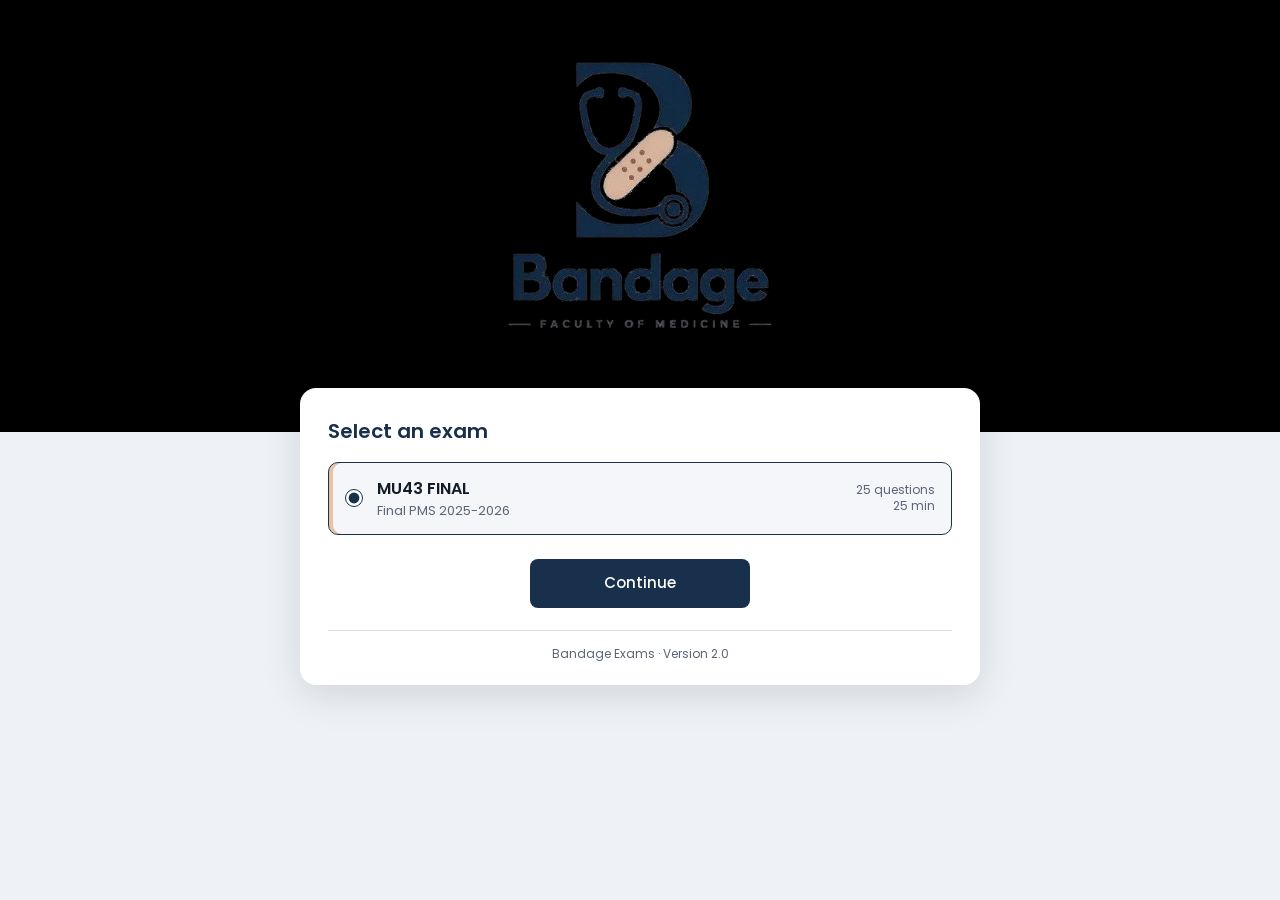
==== commit 7036795e: "Extract ZIP files" ====
--- a/index.html
+++ b/index.html
@@ -1,1208 +1,394 @@
-<!DOCTYPE html><html lang="ar" dir="ltr"><head>
-<meta charset="UTF-8">
-<meta name="viewport" content="width=device-width, initial-scale=1.0">
-<meta name="apple-mobile-web-app-capable" content="yes">
-<meta name="theme-color" content="#ffffff">
-<title>bandage</title>
-<style>
-  * { box-sizing: border-box; margin: 0; padding: 0; }
-  body { font-family: 'Segoe UI', Tahoma, Geneva, Verdana, sans-serif; background: #f8f9fa; color: #212529; }
-
-  :root {
-    --teal: #0e8c7f;
-    --teal-dark: #0a6e63;
-    --teal-light: #f0f9f8;
-    --red: #dc3545;
-    --border: #dee2e6;
-    --text-muted: #6c757d;
-    --bg-light: #f8f9fa;
-    --card-bg: #ffffff;
-  }
-
-  .navbar {
-    background: #ffffff; color: #212529;
-    display: flex; align-items: center; justify-content: space-between;
-    padding: 0 24px; height: 56px; position: sticky; top: 0; z-index: 100;
-    border-bottom: 1px solid var(--border);
-  }
-  .navbar-brand { display: flex; align-items: center; gap: 10px; font-size: 16px; font-weight: 700; color: #212529; }
-  .navbar-right { display: flex; align-items: center; gap: 12px; }
-  .btn-logout { background: var(--red); color: #fff; border: none; border-radius: 4px; padding: 6px 14px; font-size: 13px; cursor: pointer; font-weight: 600; }
-  .btn-logout:hover { background: #bd2130; }
-
-  .page-header-bar {
-    background: #ffffff;
-    color: #212529;
-    padding: 16px 24px;
-    font-size: 16px;
-    font-weight: 700;
-    border-bottom: 1px solid var(--border);
-    text-align: left;
-  }
-
-  .layout { display: flex; min-height: calc(100vh - 56px); }
-  .sidebar { width: 240px; background: #212529; color: #fff; flex-shrink: 0; border-right: 1px solid var(--border); }
-  .sidebar-item { display: flex; align-items: center; gap: 10px; padding: 16px 20px; font-size: 14px; cursor: pointer; color: #dee2e6; border-left: 3px solid transparent; }
-  .sidebar-item.active, .sidebar-item:hover { background: rgba(255,255,255,0.05); color: #fff; border-left-color: var(--teal); }
-  .main { flex: 1; padding: 32px; background: var(--bg-light); overflow-y: auto; }
-
-  .card { background: var(--card-bg); border-radius: 6px; border: 1px solid var(--border); overflow: hidden; margin-bottom: 24px; box-shadow: 0 1px 3px rgba(0,0,0,0.02); }
-  .card-header { background: #ffffff; color: var(--teal); border-bottom: 1px solid var(--border); padding: 16px 20px; font-size: 15px; font-weight: 700; text-align: left; }
-  .card-body { padding: 24px; }
-
-  table { width: 100%; border-collapse: collapse; font-size: 14px; background: var(--card-bg); }
-  thead th { background: #f1f3f5; color: #495057; font-weight: 600; text-align: left; padding: 12px 16px; border-bottom: 2px solid var(--border); }
-  tbody td { padding: 14px 16px; border-bottom: 1px solid var(--border); color: #212529; vertical-align: middle; }
-
-  .btn { border: none; border-radius: 4px; padding: 10px 24px; font-size: 14px; font-weight: 600; cursor: pointer; transition: all .15s ease-in-out; }
-  .btn-teal { background: var(--teal); color: #fff; }
-  .btn-teal:hover { background: var(--teal-dark); }
-  .btn-outline { background: #fff; color: var(--teal); border: 1px solid var(--teal); }
-  .btn-outline:hover { background: var(--teal-light); }
-  .btn-sm { padding: 6px 14px; font-size: 13px; }
-  .btn-red { background: var(--red); color: #fff; }
-  .btn-red:hover { background: #bd2130; }
-
-  .badge { display: inline-block; background: var(--teal-light); color: var(--teal); border: 1px solid #bbeeeb; font-size: 11px; font-weight: 700; border-radius: 4px; padding: 2px 8px; margin-left: 6px; }
-
-  .candidate-table td { padding: 14px 20px; border: 1px solid var(--border); background: var(--card-bg); }
-  .candidate-table .label { color: #495057; background: #f1f3f5; font-weight: 600; font-size: 13.5px; width: 15%; }
-
-  .tabs { display: flex; border-bottom: 1px solid var(--border); margin-bottom: 20px; }
-  .tab { padding: 12px 20px; font-size: 13.5px; font-weight: 600; cursor: pointer; border-bottom: 2px solid transparent; margin-bottom: -1px; color: var(--text-muted); }
-  .tab.active { border-bottom-color: var(--teal); color: var(--teal); }
-
-  .alert { padding: 14px 16px; border-radius: 4px; font-size: 13.5px; border: 1px solid var(--border); background: #ffffff; color: #495057; }
-
-  .exam-layout { display: flex; height: calc(100vh - 56px); }
-  .exam-main { flex: 1; padding: 28px; overflow-y: auto; background: var(--bg-light); }
-  .exam-sidebar { width: 280px; border-left: 1px solid var(--border); background: #fff; display: flex; flex-direction: column; overflow-y: auto; }
-  .font-btns { display: flex; gap: 6px; margin-bottom: 20px; }
-  .font-btn { background: #fff; border: 1px solid var(--border); border-radius: 4px; padding: 4px 12px; cursor: pointer; font-weight: 600; font-size: 13px; }
-  .font-btn:hover { border-color: var(--teal); color: var(--teal); }
-  
-  .question-text { font-size: 16px; line-height: 1.8; margin-bottom: 24px; padding: 24px; background: #fff; border-radius: 6px; border: 1px solid var(--border); position: relative; overflow: hidden; }
-  .watermark { position: absolute; inset: 0; display: flex; align-items: center; justify-content: center; font-size: 22px; color: rgba(14, 140, 127, 0.03); font-weight: 900; pointer-events: none; white-space: nowrap; transform: rotate(-15deg); user-select: none; }
-  
-  .options label { display: flex; align-items: center; gap: 12px; padding: 14px 16px; border: 1px solid var(--border); border-radius: 6px; margin-bottom: 12px; cursor: pointer; font-size: 14.5px; background: #fff; transition: all 0.1s ease; }
-  .options label:hover { background: var(--teal-light); border-color: var(--teal); }
-  .exam-footer { display: flex; align-items: center; gap: 16px; margin-top: 24px; }
-  .mark-review { display: flex; align-items: center; gap: 8px; font-size: 14px; cursor: pointer; color: #495057; }
-
-  .sidebar-info { padding: 16px; border-bottom: 1px solid var(--border); font-size: 13px; color: #333; line-height: 1.5; }
-  .stats-row { display: flex; gap: 8px; margin-top: 12px; flex-wrap: wrap; }
-  .stat-pill { display: flex; align-items: center; gap: 6px; font-size: 12px; font-weight: 600; color: #495057; }
-  .stat-dot { width: 24px; height: 24px; border-radius: 4px; display: flex; align-items: center; justify-content: center; font-size: 11px; color: #fff; font-weight: 700; }
-  .dot-green { background: #218838; }
-  .dot-red { background: #c82333; }
-  .dot-gray { background: #6c757d; }
-  
-  .q-grid { display: grid; grid-template-columns: repeat(6, 1fr); gap: 6px; padding: 16px; max-height: 320px; overflow-y: auto; background: #f8f9fa; border-bottom: 1px solid var(--border); }
-  .q-num { width: 34px; height: 34px; border-radius: 4px; border: 1px solid var(--border); display: flex; align-items: center; justify-content: center; font-size: 12px; cursor: pointer; font-weight: 600; background: #fff; color: #495057; }
-  .q-num.current { background: var(--red); color: #fff; border-color: var(--red); }
-  .q-num.answered { background: #218838; color: #fff; border-color: #218838; }
-  .q-num.marked { background: #ffc107; color: #212529; border-color: #ffc107; }
-  
-  .sidebar-btns { display: flex; padding: 12px; gap: 6px; border-top: 1px solid var(--border); margin-top: auto; background: #fff; }
-  .sidebar-btns .btn { flex: 1; font-size: 12px; padding: 8px 4px; border-radius: 4px; }
-
-  .timer-box { padding: 16px; text-align: center; border-bottom: 1px solid var(--border); background: #fff; }
-  .timer-label { font-size: 12px; color: var(--text-muted); font-weight: 600; text-transform: uppercase; letter-spacing: 0.5px; }
-  .timer-value { font-size: 28px; font-weight: 700; color: var(--teal); letter-spacing: 1px; margin-top: 4px; }
-  .timer-value.urgent { color: var(--red); animation: pulse 1s infinite; }
-
-  .login-page { min-height: 100vh; background: #f1f3f5; display: flex; flex-direction: column; align-items: center; justify-content: center; padding: 20px; }
-  .login-card { background: #fff; border-radius: 8px; border: 1px solid var(--border); width: 100%; max-width: 440px; overflow: hidden; box-shadow: 0 4px 12px rgba(0,0,0,0.03); }
-  .login-body { padding: 32px; }
-  .form-group { margin-bottom: 20px; }
-  .form-group label { display: block; font-size: 13.5px; font-weight: 600; color: #495057; margin-bottom: 8px; }
-  .form-group input { width: 100%; border: 1px solid var(--border); border-radius: 4px; padding: 10px 14px; font-size: 14px; outline: none; transition: border-color 0.15s; }
-  .form-group input:focus { border-color: var(--teal); }
-  
-  .captcha-box { background: #f8f9fa; border: 1px solid var(--border); border-radius: 4px; padding: 14px; text-align: center; margin-bottom: 20px; }
-  .captcha-display-area { display: flex; justify-content: center; align-items: center; gap: 5px; margin: 10px 0; background: #fff; padding: 8px; border: 1px solid var(--border); border-radius: 4px; height: 45px; }
-  .captcha-char { font-size: 22px; font-weight: 700; color: #343a40; font-family: monospace; display: inline-block; transform: rotate(var(--r)); }
-  
-  .login-instructions { border: 1px solid var(--border); border-radius: 6px; padding: 16px; margin-top: 24px; font-size: 13px; background: #ffffff; color: #333; text-align: right; direction: rtl; line-height: 1.6; }
-  .login-instructions ul { padding-right: 18px; margin-top: 6px; }
-  .login-instructions li { margin-bottom: 6px; color: #495057; }
-
-  .user-avatar-square { width: 64px; height: 64px; object-fit: cover; border: 1px solid var(--border); border-radius: 4px; }
-  .user-avatar-img { width: 76px; height: 76px; border-radius: 50%; object-fit: cover; border: 1px solid var(--border); }
-  .user-avatar-nav { width: 32px; height: 32px; border-radius: 50%; object-fit: cover; border: 1px solid var(--border); }
-
-  .result-grid { display: grid; grid-template-columns: 1fr 1fr; gap: 12px; margin-bottom: 24px; }
-  .result-card { background: #f8f9fa; border: 1px solid var(--border); border-radius: 4px; padding: 16px; text-align: center; }
-  .result-card .num { font-size: 22px; font-weight: 700; color: #212529; }
-  .result-card .lbl { font-size: 12px; color: var(--text-muted); margin-top: 4px; font-weight: 500; }
-  .result-score { font-size: 44px; font-weight: 800; color: var(--teal); text-align: center; margin: 12px 0; }
-
-  .modal-overlay { position: fixed; inset: 0; background: rgba(0,0,0,0.4); display: none; align-items: center; justify-content: center; z-index: 1000; padding: 15px; }
-  .modal-overlay.show { display: flex; }
-  .modal-box { background: #fff; border-radius: 6px; width: 100%; max-width: 460px; padding: 24px; border: 1px solid var(--border); box-shadow: 0 4px 16px rgba(0,0,0,0.1); }
-  .modal-btns { display: flex; justify-content: flex-end; gap: 10px; margin-top: 24px; }
-
-  .page { display: none; }
-  .page.active { display: block; }
-
-  .review-container { text-align: left; margin-top: 32px; border-top: 1px solid var(--border); padding-top: 24px; }
-  .review-q-item { background: #fff; border: 1px solid var(--border); border-radius: 6px; padding: 20px; margin-bottom: 16px; }
-  .review-q-text { font-weight: 600; font-size: 15px; margin-bottom: 12px; color: #212529; }
-  .review-opt-item { padding: 10px 14px; border: 1px solid var(--border); border-radius: 4px; margin-bottom: 6px; font-size: 14px; display: flex; align-items: center; justify-content: space-between; }
-  .review-opt-item.correct { background: #d4edda; border-color: #c3e6cb; color: #155724; font-weight: 600; }
-  .review-opt-item.incorrect { background: #f8d7da; border-color: #f5c6cb; color: #721c24; }
-  .badge-status { font-size: 11px; padding: 2px 6px; border-radius: 3px; font-weight: bold; text-transform: uppercase; }
-  .badge-status.correct { background: #218838; color: #fff; }
-  .badge-status.incorrect { background: #c82333; color: #fff; }
-
-  .btn-red.disabled-locked {
-    cursor: not-allowed !important;
-    opacity: 0.65;
-  }
-</style>
+<!DOCTYPE html>
+<html lang="en">
+<head>
+    <meta charset="utf-8">
+    <meta name="viewport" content="width=device-width, initial-scale=1.0">
+    <title>Bandage Exams</title>
+    <meta name="description" content="Bandage Exams - practice exams for Faculty of Medicine students.">
+    <meta name="theme-color" content="#000000">
+    <meta name="apple-mobile-web-app-capable" content="yes">
+    <meta name="apple-mobile-web-app-status-bar-style" content="black">
+    <meta name="apple-mobile-web-app-title" content="Bandage Exams">
+    <link rel="icon" type="image/png" href="images/favicon.png">
+    <link rel="apple-touch-icon" href="images/apple-touch-icon.png">
+    <link rel="manifest" href="manifest.webmanifest">
+    <link rel="stylesheet" href="css/style.css">
+    <link rel="preconnect" href="https://fonts.googleapis.com">
+    <link rel="preconnect" href="https://fonts.gstatic.com" crossorigin>
+    <link href="https://fonts.googleapis.com/css2?family=Poppins:wght@400;500;600&amp;display=swap" rel="stylesheet">
 </head>
 <body>
 
-<!-- 1. PAGE LOGIN -->
-<div id="page-login" class="page active">
-  <div class="login-page">
-    <div style="text-align:center; margin-bottom: 24px;">
-        <h1 style="color: var(--teal); font-size: 24px; font-weight: 800; letter-spacing: -0.5px;">bandage Portal</h1>
-    </div>
-    <div class="login-card">
-      <div style="background:#ffffff; padding:24px 32px; text-align:center; color:#000000; border-bottom: 1px solid var(--border); display: flex; flex-direction: column; align-items: center; gap: 12px;">
-        <img src="https://raw.githubusercontent.com/rexiexgaming/gallery/refs/heads/main/photo_2026-09-15_15-17-16.jpg" alt="Candidate Photo" class="user-avatar-square">
-        <div>
-          <div style="font-size:20px; font-weight:700; color: #000000;">Candidate Login</div>
-          <div style="font-size:13px; color: var(--text-muted); margin-top:4px;">Exam-Year 1</div>
-        </div>
-      </div>
-      <div class="login-body">
-        <div class="form-group">
-          <label>Username (رقم قومي)</label>
-          <input type="text" id="inp-user" placeholder="Enter your national ID">
-        </div>
-        <div class="form-group">
-          <label>Password (رقم الكارنيه)</label>
-          <input type="password" id="inp-pass" placeholder="Enter your card number">
-        </div>
-
-        <div class="captcha-box">
-          <div style="font-size:12px; color:var(--text-muted); font-weight: 600; margin-bottom: 4px;">Enter Captcha - Optional (اختياري)</div>
-          <div style="display:flex; align-items:center; justify-content:center; gap:10px;">
-            <div class="captcha-display-area" id="captcha-display"><span class="captcha-char" style="--r: -5.929314286977812deg;">R</span><span class="captcha-char" style="--r: 3.515922174058277deg;">N</span><span class="captcha-char" style="--r: 6.1046660394145deg;">3</span><span class="captcha-char" style="--r: -7.477858060944504deg;">k</span><span class="captcha-char" style="--r: -3.707211003364767deg;">K</span></div>
-            <button onclick="genCaptcha()" style="background:none; border:none; font-size:20px; cursor:pointer; color:var(--teal);" title="Refresh">↻</button>
-          </div>
-          <input type="text" id="inp-captcha" placeholder="Optional" style="width: 100%; border: 1px solid var(--border); border-radius: 4px; padding: 8px 12px; font-size: 14px; outline: none; text-align: center;">
-        </div>
-
-        <button class="btn btn-teal" style="width:100%; padding:12px; font-size:14px;" onclick="doLogin()">Login</button>
-        <div id="login-error" style="color:var(--red); font-size:13px; text-align:center; margin-top:10px; display:none; font-weight:600;">الرجاء إدخال اسم المستخدم وكلمة المرور</div>
-
-        <div class="login-instructions">
-          <strong>تعليمات إضافية هامة للتقدم للامتحان:</strong>
-          <ul>
-            <li>هذا الامتحان مصمم لأغراض التدريب والتقييم الدوري فقط، ولا يتطلب إدخال أي أرقام رسمية فعلية أو سرية خارج النطاق الأكاديمي الداخلي.</li>
-            <li>اسم المستخدم (Username) الخاص بك هو الرقم القومي الافتراضي المعتمد للتدريب.</li>
-            <li>كلمة المرور (Password) هي رقم الكارنيه الجامعي الخاص بك للتأكيد والتحقق من الهوية.</li>
-          </ul>
-        </div>
-      </div>
-    </div>
-  </div>
-</div>
-
-<!-- 2. PAGE SELECT EXAM EVENT -->
-<div id="page-event" class="page">
-  <div class="login-page">
-    <div style="display:flex; align-items:center; gap:10px; margin-bottom:20px;">
-      <span style="font-size:20px; font-weight:800; color:var(--teal);">bandage</span>
-    </div>
-    <div class="login-card" style="max-width: 780px; width: 100%;">
-      <div style="padding:18px 24px; font-size:15px; font-weight:700; color:#212529; border-bottom:1px solid var(--border); background:#fff;">Please Select Exam Event</div>
-      <table>
-        <thead>
-          <tr>
-            <th style="width:60px; padding-left:24px;">Sr.</th>
-            <th>Exam Event Name</th>
-            <th>Description</th>
-            <th style="width:100px; text-align:center;">Select</th>
-          </tr>
-        </thead>
-        <tbody>
-          <tr>
-            <td style="padding-left:24px;">1</td>
-            <td style="font-weight:600;">MID 43</td>
-            <td style="color:var(--text-muted);">MID 43 (75 Mins) - 58 Questions</td>
-            <td style="text-align:center;"><input type="radio" name="exam-event" value="0" checked="" style="width:18px; height:18px; accent-color:var(--teal);"></td>
-          </tr>
-          <tr>
-            <td style="padding-left:24px;">2</td>
-            <td style="font-weight:600;">bandage exam</td>
-            <td style="color:var(--text-muted);">bandage exam (180 Mins) - 204 Questions</td>
-            <td style="text-align:center;"><input type="radio" name="exam-event" value="1" style="width:18px; height:18px; accent-color:var(--teal);"></td>
-          </tr>
-        </tbody>
-      </table>
-      <div style="text-align:center; padding:20px; background: #fff; border-top: 1px solid var(--border);">
-        <button class="btn btn-teal" style="padding:11px 48px;" onclick="goToDashboard()">Proceed</button>
-      </div>
-    </div>
-    <div style="text-align:center; font-weight:600; color:var(--text-muted); font-size:13px; margin-top:16px;">Version : 3.4</div>
-  </div>
-</div>
-
-<!-- 3. PAGE DASHBOARD -->
-<div id="page-dashboard" class="page">
-  <div class="navbar">
-    <div class="navbar-brand">bandage</div>
-    <div class="navbar-right">
-      <img src="https://raw.githubusercontent.com/rexiexgaming/gallery/refs/heads/main/photo_2026-09-15_15-17-16.jpg" alt="User" class="user-avatar-nav">
-      <span style="font-size:13.5px; font-weight: 600;" id="nav-username">Candidate</span>
-      <button class="btn-logout" onclick="doLogout()">Logout</button>
-    </div>
-  </div>
-  <div class="layout">
-    <div class="sidebar">
-      <div class="sidebar-item active">Dashboard</div>
-    </div>
-    <div class="main">
-      <h2 style="font-size:20px; font-weight:700; margin-bottom:20px; color:#212529;">Dashboard</h2>
-
-      <div class="card">
-        <div class="card-header">Candidate Information</div>
-        <div style="padding:20px; background: #fff;">
-          <table class="candidate-table">
-            <tbody>
-              <tr>
-                <td style="width:140px; text-align:center;" rowspan="2">
-                  <div style="display:flex; justify-content:center; align-items:center; height:100px;">
-                    <img src="https://raw.githubusercontent.com/rexiexgaming/gallery/refs/heads/main/photo_2026-09-15_15-17-16.jpg" alt="Candidate Picture" class="user-avatar-img">
-                  </div>
-                 </td>
-                <td class="label">Candidate Name</td>
-                <td id="dash-cand-name" style="font-weight:600;">Candidate</td>
-                <td class="label">Candidate Code</td>
-                <td style="font-weight:600;">bandage</td>
-              </tr>
-              <tr>
-                <td class="label">Exam Venue</td>
-                <td>ONLINE</td>
-                <td class="label">Username</td>
-                <td id="dash-username">Logged ID</td>
-              </tr>
-            </tbody>
-          </table>
-        </div>
-      </div>
-
-      <div class="tabs"><div class="tab active">ACTIVE TESTS</div></div>
-      <div style="color: var(--teal); font-weight:700; font-size:15px; margin:12px 0 12px;" id="dash-event-name">MID 43</div>
-      
-      <table style="border: 1px solid var(--border); border-radius: 4px;">
-        <thead>
-          <tr>
-            <th>Main</th>
-            <th style="width:200px;">Closes On</th>
-          </tr>
-        </thead>
-        <tbody>
-          <tr>
-            <td>
-              <div style="display:flex; align-items:center; gap:6px;">
-                <span id="dash-test-label" style="font-weight:600; color: #212529;">MID 43</span>
-                <span class="badge">New</span>
-              </div>
-            </td>
-            <td>
-              <div style="font-size:12px; color:var(--text-muted); margin-bottom:8px;">Not specific</div>
-              <button class="btn btn-teal btn-sm" onclick="goToInstructions()">Take a Test</button>
-            </td>
-          </tr>
-        </tbody>
-      </table>
-
-      <div class="alert" style="margin-top:24px;">
-        TEST HISTORY : Currently No Recent Test(s) History Available.
-      </div>
-    </div>
-  </div>
-</div>
-
-<!-- 4. PAGE INSTRUCTIONS STEP 1 -->
-<div id="page-instr1" class="page">
-  <div class="page-header-bar" id="instr1-title">MID 43</div>
-  <div style="display:flex; padding:32px; gap:24px; max-width:1200px; margin:0 auto;">
-    <div style="flex:1; background:#fff; padding:24px; border-radius:6px; border:1px solid var(--border);">
-      <p style="font-weight:700; font-size:16px; margin-bottom:4px;">Instructions</p>
-      <p style="font-weight:600; font-size:13px; margin-bottom:16px; color:var(--text-muted);">Please read the following instructions carefully.</p>
-      <hr style="margin-bottom:16px; border:0; border-top:1px solid var(--border);">
-      <p style="font-size:14px; font-weight:700; margin-bottom:10px; color:var(--teal);"> Exam Instructions</p>
-      <ol style="padding-left:20px; line-height:2.2; font-size:14px; color:#495057;">
-        <li>Read each question carefully before selecting your answer.</li>
-        <li>The remaining exam time is displayed on the screen. Keep an eye on it.</li>
-        <li>Question status is indicated by the color of the corresponding box:
-    <ul>
-        <li>Green: Answered and saved.</li>
-        <li>Red: Not answered.</li>
-        <li>White: Not visited yet.</li>
-    </ul>
-</li>
-        <li>Before submitting the exam, return to all questions marked for review, verify your answers, remove the "Mark for Review" status, and ensure that the answers are saved.</li>
-        <li>You may change your answer at any time before ending the exam. If you modify an answer, you must click "Save" again.</li>
-        <li>The "End Test" button will appear after half of the exam duration has elapsed.</li>
-        <li>Before ending the test, make sure that all questions have been answered and saved successfully.</li>
-        <li>Once the exam has been ended, no further changes to your answers will be allowed.</li>
-      </ol>
-    </div>
-    <div style="width:240px; text-align:right; flex-shrink:0; background:#fff; padding:20px; border-radius:6px; border:1px solid var(--border); height:fit-content;">
-      <div style="display:flex; justify-content:center; margin-bottom:12px;">
-        <img src="https://raw.githubusercontent.com/rexiexgaming/gallery/refs/heads/main/photo_2026-09-15_15-17-16.jpg" alt="Candidate Picture" class="user-avatar-img">
-      </div>
-      <p style="font-size:12px; margin-bottom:4px; color:var(--text-muted);">Candidate Name:</p>
-      <p style="font-weight:700; font-size:14px; margin-bottom:12px; color:#212529;" id="instr1-cname">Candidate</p>
-      <p style="font-size:12px; margin-bottom:4px; color:var(--text-muted);">Candidate Code:</p>
-      <p style="font-weight:700; font-size:14px; margin-bottom:12px; color:#212529;">bandage</p>
-      <p style="font-size:12px; margin-bottom:4px; color:var(--text-muted);">Username:</p>
-      <p style="font-weight:700; font-size:14px; color:#212529;" id="instr1-uname">Logged ID</p>
-    </div>
-  </div>
-  <div style="display:flex; justify-content:flex-end; padding:0 32px 32px; max-width:1200px; margin:0 auto;">
-    <button class="btn btn-teal" onclick="goToInstr2()">Next >></button>
-  </div>
-</div>
-
-<!-- 5. PAGE INSTRUCTIONS STEP 2 -->
-<div id="page-instr2" class="page">
-  <div class="page-header-bar" id="instr2-title">MID 43</div>
-  <div style="display:flex; padding:32px; gap:24px; max-width:1200px; margin:0 auto;">
-    <div style="flex:1; background:#fff; padding:24px; border-radius:6px; border:1px solid var(--border);">
-      <p style="font-weight:700; font-size:16px; margin-bottom:4px;">Instructions</p>
-      <p style="font-weight:600; font-size:13px; margin-bottom:16px; color:var(--text-muted);">Other Important Instructions</p>
-      <hr style="margin-bottom:20px; border:0; border-top:1px solid var(--border);">
-      <p style="font-size:15px; font-weight:700; color:#212529; margin-bottom:32px;">ready?!</p>
-
-      <div style="margin-bottom:24px; background:#f8f9fa; padding:16px; border-radius:4px; border:1px solid var(--border);">
-        <div style="display:flex; align-items:center; gap:10px; margin-bottom:8px;">
-          <label style="font-size:13.5px; font-weight:600; color:#333;">Choose default Language</label>
-          <select style="border:1px solid var(--border); border-radius:4px; padding:6px 12px; font-size:13.5px; background:#fff; color:#212529;"><option>English</option></select>
-        </div>
-        <p style="color:var(--red); font-size:12.5px; font-weight: 500;">Please note all questions will appear in your default language. This language can be changed for a particular question later on.</p>
-      </div>
-
-      <label style="display:flex; align-items:center; gap:10px; font-size:14px; color:#212529; font-weight:700; cursor:pointer; user-select:none;">
-        <input type="checkbox" id="ready-check" style="width:18px; height:18px; accent-color:var(--teal);"> I am ready
-      </label>
-    </div>
-    <div style="width:240px; text-align:right; flex-shrink:0; background:#fff; padding:20px; border-radius:6px; border:1px solid var(--border); height:fit-content;">
-      <div style="display:flex; justify-content:center; margin-bottom:12px;">
-        <img src="https://raw.githubusercontent.com/rexiexgaming/gallery/refs/heads/main/photo_2026-09-15_15-17-16.jpg" alt="Candidate Picture" class="user-avatar-img">
-      </div>
-      <p style="font-size:12px; margin-bottom:4px; color:var(--text-muted);">Candidate Name:</p>
-      <p style="font-weight:700; font-size:14px; margin-bottom:12px; color:#212529;" id="instr2-cname">Candidate</p>
-      <p style="font-size:12px; margin-bottom:4px; color:var(--text-muted);">Candidate Code:</p>
-      <p style="font-weight:700; font-size:14px; margin-bottom:12px; color:#212529;">bandage</p>
-      <p style="font-size:12px; margin-bottom:4px; color:var(--text-muted);">Username:</p>
-      <p style="font-weight:700; font-size:14px; color:#212529;" id="instr2-uname">Logged ID</p>
-    </div>
-  </div>
-  <div style="display:flex; justify-content:space-between; align-items:center; padding:0 32px 32px; max-width:1200px; margin:0 auto;">
-    <div style="display:flex; gap:10px;">
-      <button class="btn btn-teal" onclick="startExam()">I am ready to begin</button>
-      <button class="btn btn-outline" onclick="showPage('page-dashboard')">Cancel</button>
-    </div>
-    <button class="btn btn-outline" onclick="showPage('page-instr1')"><< Previous</button>
-  </div>
-</div>
-
-<!-- 6. PAGE EXAM AREA -->
-<div id="page-exam" class="page">
-  <div class="page-header-bar" id="exam-title">MID 43</div>
-  <div class="exam-layout">
-    <div class="exam-main">
-      <div style="display:flex; justify-content:space-between; align-items:center; margin-bottom:16px;">
-        <div style="font-weight:700; font-size:15px; color:#212529;">Question No. <span id="q-num-display">1</span></div>
-        <div class="font-btns">
-          <button class="font-btn" onclick="changeFontSize(-1)">A-</button>
-          <button class="font-btn" style="pointer-events:none; background:#f1f3f5; border-color:var(--border);">A</button>
-          <button class="font-btn" onclick="changeFontSize(1)">A+</button>
-        </div>
-      </div>
-
-      <div class="question-text" id="q-text-box">
-        <div class="watermark">bandage    bandage</div>
-        <div id="q-text" style="font-size:16px; position:relative; z-index:1; color:#212529;">الرجاء تحميل مصفوفة الأسئلة...</div>
-      </div>
-
-      <div class="options" id="q-options"></div>
-
-      <div class="exam-footer">
-        <button class="btn btn-teal" onclick="saveAndNext()">Save & Next</button>
-        <label class="mark-review">
-          <input type="checkbox" id="mark-review-chk" style="width:16px; height:16px; accent-color:#ffc107;"> Mark for Review
-        </label>
-      </div>
-    </div>
-
-    <div class="exam-sidebar">
-      <div class="timer-box">
-        <div class="timer-label">Time Remaining</div>
-        <div class="timer-value" id="timer-display">75:00</div>
-      </div>
-      <div class="sidebar-info">
-        <div>User: <strong id="exam-username">Logged ID</strong></div>
-        <div style="margin-top:6px;">Number of questions: <strong id="q-total">58</strong></div>
-        <div class="stats-row">
-          <div class="stat-pill"><div class="stat-dot dot-green" id="ans-count">0</div> Answered</div>
-          <div class="stat-pill"><div class="stat-dot dot-red" id="not-ans-count">58</div> Not Answered</div>
-          <div class="stat-pill"><div class="stat-dot dot-gray" id="not-vis-count">0</div> Not Visited</div>
-        </div>
-      </div>
-      <div class="q-grid" id="q-grid"></div>
-      <div class="sidebar-btns">
-        <button class="btn btn-teal" onclick="showPage('page-dashboard')">Profile</button>
-        <button class="btn btn-outline" onclick="showPage('page-instr1')">Instructions</button>
-        <button class="btn btn-red" id="btn-end-test" onclick="showEndModal()">End Test</button>
-      </div>
-    </div>
-  </div>
-</div>
-
-<!-- 7. PAGE RESULTS -->
-<div id="page-result" class="page">
-  <div class="navbar">
-    <div class="navbar-brand">bandage</div>
-    <div class="navbar-right">
-      <img src="https://raw.githubusercontent.com/rexiexgaming/gallery/refs/heads/main/photo_2026-09-15_15-17-16.jpg" alt="User" class="user-avatar-nav">
-      <span style="font-size:13.5px; font-weight:600;" id="res-nav-username">Candidate</span>
-      <button class="btn-logout" onclick="doLogout()">Logout</button>
-    </div>
-  </div>
-  <div class="layout">
-    <div class="sidebar"><div class="sidebar-item active">Dashboard</div></div>
-    <div class="main">
-      <div class="card" style="max-width:840px; margin:0 auto;">
-        <div class="card-body" style="text-align:center; background: #ffffff; border-bottom: 1px solid var(--border);">
-          <h2 style="font-size:20px; font-weight:700; color:var(--teal); margin-bottom:4px;">Exam Completed Successfully!</h2>
-          <p style="font-size:12.5px; color:var(--text-muted);">Performance Summary</p>
-        </div>
-        <div class="card-body" style="background:#fff;">
-          <div class="result-grid">
-            <div class="result-card"><div class="num" id="res-total">58</div><div class="lbl">Total Questions</div></div>
-            <div class="result-card"><div class="num" id="res-not-answered">0</div><div class="lbl">Not Answered</div></div>
-            <div class="result-card"><div class="num" style="color:#218838;" id="res-correct">0</div><div class="lbl">Correct Answers</div></div>
-            <div class="result-card"><div class="num" style="color:var(--red);" id="res-incorrect">0</div><div class="lbl">Incorrect Answers</div></div>
-          </div>
-          <div style="text-align:center; font-size:14px; font-weight:700; color:#495057; margin-bottom:2px;">Final Grade:</div>
-          <div class="result-score"><span id="res-score">0</span>%</div>
-          <div style="text-align:center; margin-top:24px;">
-            <button class="btn btn-teal" onclick="showPage('page-dashboard')">Back to Dashboard</button>
-          </div>
-
-          <div class="review-container" id="review-container">
-            <h3 style="font-size:18px; font-weight:700; margin-bottom:16px; color:var(--teal);">Review Questions & Answers</h3>
-            <div id="review-questions-list"></div>
-          </div>
-
-        </div>
-      </div>
-    </div>
-  </div>
-</div>
-
-<!-- CONFIRM END TEST MODAL -->
-<div class="modal-overlay" id="end-modal">
-  <div class="modal-box">
-    <h3 style="font-size:16px; font-weight:700; margin-bottom:10px; color:#212529;">Confirm End Test</h3>
-    <p style="font-size:14px; color:#495057; margin-bottom:20px; line-height:1.5;">
-      You have answered <span id="modal-attempted" style="font-weight:700; color:var(--teal);">0</span> out of <span id="modal-total" style="font-weight:700;">58</span> questions. Do you really want to submit and finish the test?
-    </p>
-    <div class="modal-btns">
-      <button class="btn btn-teal" onclick="endTest()">Yes, Submit</button>
-      <button class="btn btn-outline" onclick="hideEndModal()">Cancel</button>
-    </div>
-  </div>
-</div>
-
-<script>
-var currentEvent = 0;
-var loggedUser = '';
-var events = [
-  { name: 'MID 43', questions: 58, time: 75 * 60 },
-  { name: 'bandage exam', questions: 204, time: 180 * 60 }
-];
-var answers = {}, marked = {}, visited = {};
-var currentQ = 0, timerInterval = null, timeLeft = 0, fontSize = 16;
-
-// ========== MID 43 QUESTIONS ==========
-var midtermQuestionsPool = [
-  {"text": "Degradation of biological molecules caused by bacteria is called...?", "opts": ["Apoptosis", "Liquefaction", "Putrefaction", "Autolysis"], "correct": 2},
-  {"text": "Thin skin is found in...?", "opts": ["Soles", "Most of the body", "Palms", "Scalp"], "correct": 1},
-  {"text": "Function of the nucleolus...?", "opts": ["rRNA synthesis", "DNA synthesis", "ATP production", "Protein degradation"], "correct": 0},
-  {"text": "The process of bringing substances into the cell is called...?", "opts": ["Endocytosis", "Exocytosis", "Diffusion", "Osmosis"], "correct": 0},
-  {"text": "Cardiac notch is present on the anterior border of the...?", "opts": ["Right lung", "Left lung", "Both lungs", "Mediastinum"], "correct": 1},
-  {"text": "The pharynx is continuous below with the...?", "opts": ["Esophagus", "Trachea", "Larynx", "Bronchi"], "correct": 0},
-  {"text": "The duct of the parotid gland opens into...?", "opts": ["Oral cavity proper", "Vestibule of the mouth", "Floor of the mouth", "Oropharynx"], "correct": 1},
-  {"text": "Which veins open into the right atrium?", "opts": ["Pulmonary veins", "Superior and inferior vena cava", "Coronary sinus only", "Azygos vein"], "correct": 1},
-  {"text": "Blood leaves the left ventricle through the...?", "opts": ["Ascending aorta", "Pulmonary trunk", "Pulmonary veins", "Superior vena cava"], "correct": 0},
-  {"text": "Organelles responsible for regulating calcium levels...?", "opts": ["Rough ER and Golgi apparatus", "SER and mitochondria", "Lysosomes and peroxisomes", "Ribosomes and nucleus"], "correct": 1},
-  {"text": "The most commonly used microscope in histology is the...?", "opts": ["Bright field microscope", "Electron microscope", "Fluorescence microscope", "Phase contrast microscope"], "correct": 0},
-  {"text": "Lymphoid tissues located between the palatoglossal and palatopharyngeal arches are the...?", "opts": ["Lingual tonsils", "Pharyngeal tonsils", "Palatine tonsils", "Tubal tonsils"], "correct": 2},
-  {"text": "The apex of the heart is formed by the...?", "opts": ["Right ventricle", "Left atrium", "Left ventricle", "Both ventricles"], "correct": 2},
-  {"text": "Superficial fascia is more distinct in the...?", "opts": ["Face", "Back", "Anterior abdominal wall", "Palm of hand"], "correct": 2},
-  {"text": "Primary lymphoid organ...?", "opts": ["Spleen", "Lymph node", "Thymus gland", "Palatine tonsil"], "correct": 2},
-  {"text": "The larynx is continuous below with the...?", "opts": ["Esophagus", "Trachea", "Pharynx", "Thyroid cartilage"], "correct": 1},
-  {"text": "Microscope used to examine living cells...?", "opts": ["Bright field microscope", "Phase contrast microscope", "Electron microscope", "Fluorescence microscope"], "correct": 1},
-  {"text": "Carpometacarpal joint of the thumb is a...?", "opts": ["Plane joint", "Saddle joint", "Ellipsoid joint", "Pivot joint"], "correct": 1},
-  {"text": "Joints responsible for inversion and eversion of the foot are...?", "opts": ["Hip joints", "Foot joints", "Knee joints", "Shoulder joints"], "correct": 1},
-  {"text": "Which bone lies medially in the forearm?", "opts": ["Radius", "Ulna", "Fibula", "Tibia"], "correct": 1},
-  {"text": "The trachea is formed of how many C-shaped cartilaginous rings?", "opts": ["10–12", "12–16", "16–20", "20–24"], "correct": 2},
-  {"text": "In the anatomical position, the upper limbs are...?", "opts": ["Pronated and extended", "Supinated and extended", "Supinated and flexed", "Pronated and flexed"], "correct": 1},
-  {"text": "In anatomical position, palms face...?", "opts": ["Medially", "Backward", "Forward", "Downward"], "correct": 2},
-  {"text": "Type of joint between intercarpal bones...?", "opts": ["Plane joint", "Hinge joint", "Pivot joint", "Ellipsoid joint"], "correct": 0},
-  {"text": "Thickened bands of deep fascia that hold tendons in place are called...?", "opts": ["Aponeuroses", "Retinacula", "Septa", "Ligaments"], "correct": 1},
-  {"text": "Structures that enclose neurovascular bundles are called...?", "opts": ["Retinacula", "Sheaths", "Fasciae", "Bursa"], "correct": 1},
-  {"text": "The transverse plane divides the lower limb into...?", "opts": ["Anterior and posterior parts", "Medial and lateral parts", "Proximal and distal parts", "Superior and inferior parts"], "correct": 2},
-  {"text": "A wide fibrous sheet for muscle attachment is called...?", "opts": ["Tendon", "Aponeurosis", "Ligament", "Fascia"], "correct": 1},
-  {"text": "Antibody that binds directly to antigen in immunohistochemistry...?", "opts": ["Secondary antibody", "Primary labeled antibody", "Indirect antibody", "Enzyme antibody"], "correct": 1},
-  {"text": "The term 'cranial' refers to...?", "opts": ["Near the feet", "Near the head", "Toward the midline", "Away from the head"], "correct": 1},
-  {"text": "Resolving power of an electron microscope is approximately...?", "opts": ["2 µm", "0.2 µm", "0.2 nm", "2 nm"], "correct": 2},
-  {"text": "Muscles forming sphincters are arranged in...?", "opts": ["Spiral form", "Circular form", "Convergent form", "Fusiform form"], "correct": 1},
-  {"text": "Compact bone is found in the...?", "opts": ["Ends of long bones", "Cortex of the shaft of long bones", "Medullary cavity", "Bone marrow"], "correct": 1},
-  {"text": "An example of a sesamoid bone is the...?", "opts": ["Femur", "Scapula", "Patella", "Sternum"], "correct": 2},
-  {"text": "A patient is found to have a defect in the genetic material responsible for ribosome production. Where is the defective genetic material located?", "opts": ["Nucleolus", "Nucleoplasm", "Rough endoplasmic reticulum", "Nuclear envelope"], "correct": 0},
-  {"text": "Which plane divides the body into two equal right and left halves?", "opts": ["Coronal plane", "Horizontal plane", "Sagittal plane", "Transverse plane"], "correct": 2},
-  {"text": "Anatomical terms of position include...?", "opts": ["Medial, adduction, lateral", "Flexion, posterior, anterior", "Anterior, dorsal, deep", "Ventral, abduction, extension"], "correct": 2},
-  {"text": "Which arteries supply the bones near the joint end?", "opts": ["Nutrient arteries", "Periosteal arteries", "Articular arteries", "Long arteries"], "correct": 2},
-  {"text": "Dorsal body cavities include...?", "opts": ["Thoracic and abdominal cavities", "Cranial and vertebral cavities", "Thoracic and cranial cavities", "Vertebral and pelvic cavities"], "correct": 1},
-  {"text": "Depressing the foot (pointing the toes) is called...?", "opts": ["Eversion", "Inversion", "Dorsiflexion", "Plantarflexion"], "correct": 3},
-  {"text": "A mixture of adipose and loose areolar tissues is...?", "opts": ["Skin", "Superficial fascia", "Deep fascia", "Aponeurosis"], "correct": 1},
-  {"text": "An example of an irregular bone is...?", "opts": ["Humerus", "Scapula", "Vertebra", "Tarsal bone"], "correct": 2},
-  {"text": "The central main bulk of a skeletal muscle is the...?", "opts": ["Fleshy belly", "Fibrous part", "Origin", "Insertion"], "correct": 0},
-  {"text": "Muscles that act against muscles performing a specific action are...?", "opts": ["Prime movers", "Fixators", "Synergists", "Antagonists"], "correct": 3},
-  {"text": "Which structures are derived from rough endoplasmic reticulum and fuse with the convex surface of the Golgi apparatus?", "opts": ["Transfer vesicles", "Micro-vesicles", "Both A and B", "Macrovesicles"], "correct": 2},
-  {"text": "Cristae are found in...?", "opts": ["Mitochondria", "Ribosomes", "Rough endoplasmic reticulum (RER)", "Smooth endoplasmic reticulum (SER)"], "correct": 0},
-  {"text": "One function of smooth endoplasmic reticulum (SER) is...?", "opts": ["Protein synthesis", "Regulation of intracellular calcium distribution", "Maintaining the cell skeleton", "Phagocytosis"], "correct": 1},
-  {"text": "Example of Secondary cartilaginous joint is...?", "opts": ["suture", "elbow joint", "intervertebral disc", "hip joint"], "correct": 2},
-  {"text": "Elbow joint is...?", "opts": ["hinge joint", "pivot joint", "plane joint", "saddle joint"], "correct": 0},
-  {"text": "Porta hepatis of the liver contains...?", "opts": ["portal artery & hepatic vein", "portal vein & hepatic artery", "caudate lobe & quadrate lobe", "ligamentum venosum & IVC"], "correct": 1},
-  {"text": "Large intestine begins at … and terminates at …...?", "opts": ["ileum & rectum respectively", "caecum & anal canal respectively", "ascending colon & anal canal respectively", "ileum & anal canal respectively"], "correct": 1},
-  {"text": "Base of the heart formed by...?", "opts": ["Left atrium", "Right and left ventricles", "Right ventricle only", "Left ventricle only"], "correct": 0},
-  {"text": "Right atrium receives openings of...?", "opts": ["SVC & IVC", "pulmonary trunk", "the four pulmonary veins", "aorta"], "correct": 0},
-  {"text": "Thick-walled tubes carry blood from heart to tissues...?", "opts": ["arteries", "veins", "capillaries", "tributaries"], "correct": 0},
-  {"text": "Which of the following structures is considered a cell inclusion?", "opts": ["Rough endoplasmic reticulum", "Pigment", "Golgi apparatus", "Mitochondria"], "correct": 1},
-  {"text": "Glycogen can be demonstrated using...?", "opts": ["H&E stain", "Sudan III stain", "Silver stain", "PAS stain"], "correct": 3},
-  {"text": "Centrioles are formed of...?", "opts": ["Microfilaments", "Microtubules", "Actin filaments", "Intermediate filaments"], "correct": 1},
-  {"text": "What structures contribute to the cell cytoskeleton?", "opts": ["Ribosomes", "Peroxisome", "Microfilaments", "Centriole"], "correct": 2}
-];
-
-var bandageQuestionsPool = [
-  {"text": "Plane which divides the body into two equal right & left halves:", "opts": ["Coronal plane", "Sagittal plane", "Horizontal plane", "Transverse plane"], "correct": 1},
-  {"text": "Movement of a part of the body towards the median plane, called:", "opts": ["Flexion", "Protraction", "Extension", "Adduction"], "correct": 3},
-  {"text": "Calf muscles act on the ankle joint to make:", "opts": ["Planter flexion of foot", "dorsi flexion of foot", "eversion of the foot a", "inversion of the foot d"], "correct": 0},
-  {"text": "The main function of intrinsic foot musclens is ………….:", "opts": ["Planter flexion of foot B", "dorsi flexion of foot", "Keeping foot arches", "Eversion of foot"], "correct": 2},
-  {"text": "Which term describes the movement of the sole of the foot inward?", "opts": ["Eversion", "Inversion", "Dorsiflexion", "Plantarflexion"], "correct": 1},
-  {"text": "The body, Cranial means:", "opts": ["Toward the feet", "Tail end", "Toward the head", "Front the body surface"], "correct": 2},
-  {"text": "An example of axial skeleton", "opts": ["Scapula", "Clavicle", "Sternum", "Hip bone"], "correct": 2},
-  {"text": "It forms the top of shoulder as a lateral continuation of the spine of scapula:", "opts": ["Spine", "Glenoid cavity", "Coracoid", "Acromion Page Bandage Powered by MEDICAL QUESTIONS"], "correct": 3},
-  {"text": "Which of the following bones is not a part of the appendicular skeleton?", "opts": ["Radius", "Clavicle", "Sacrum", "Scapula"], "correct": 2},
-  {"text": "Medial bone of forearm", "opts": ["Radius", "Ulna", "Humerus", "Hamarus"], "correct": 1},
-  {"text": "Name the only movable bone in the skull of man?", "opts": ["Ethmoid bone", "Nasal bone", "Mandible bone", "Lacrimal bone"], "correct": 2},
-  {"text": "A curved long bone which transmits weight from upper limb to the trunk:", "opts": ["Humerus", "calvicle", "carbal bone", "tarsal bone"], "correct": 1},
-  {"text": "A curved long bone which transmits weight from upper limb to the trunk:", "opts": ["Humerus", "calvicle", "carbal bone", "tarsal bone"], "correct": 1},
-  {"text": "They supply the bones near to the joint ends:", "opts": ["Nutrient arteries", "Periosteal arteries", "Articular arteries", "Long arteries"], "correct": 2},
-  {"text": "is an example of spongy bone:", "opts": ["end of long bones", "shaft of long bones", "end and shaft of long bones", "bone marrow"], "correct": 0},
-  {"text": "formed by intramembranous ossification?", "opts": ["the metatarsals", "the femurs", "the ribs", "the flat bones of the skull"], "correct": 3},
-  {"text": "What is compact bone?", "opts": ["Dense bone", "Immature bone", "Cancellous bone", "Spongy bone e 53 y Mediverse Page 1"], "correct": 0},
-  {"text": "Growth in the length of the long bone occurs", "opts": ["Periosteum", "Epiphysial plate", "Diaphysis", "Diaphysial plate"], "correct": 1},
-  {"text": "Example of avascular tissues is:", "opts": ["Muscles", "Joints", "bones", "cartilage"], "correct": 3},
-  {"text": "Which of the following bones is (are) Intervertebral disc is formed of", "opts": ["Hyaline cartilage", "Yellow elastic cartilage", "White fibro-cartilage", "Compact bone"], "correct": 2},
-  {"text": "Type of suture is:", "opts": ["synovial-joint", "1ry cartilaginous joint", "2ry cartilaginous joint", "fibrous joint"], "correct": 3},
-  {"text": "Epiphysial, cartilage plate is:", "opts": ["1ry cartilaginous joint", "2ry cartilaginous joint", "fibrous joint a", "synovial joint B"], "correct": 0},
-  {"text": "The fibrous joint is:", "opts": ["Connect different parts of the vertebral column", "Permit wide range of movement", "Present in the growing bones", "Best example is the sutures of the skull"], "correct": 3},
-  {"text": "Biceps muscle is:", "opts": ["Convergent type", "parallel type", "Circular type", "Segmented type"], "correct": 1},
-  {"text": "Action of Triceps in elbow flexion is:", "opts": ["agonist", "antagonist", "fixator", "prime mover"], "correct": 1},
-  {"text": "In elbow flexion, the biceps brachii functions as the:", "opts": ["Fixator", "Antagonist", "Agonist", "Synergist"], "correct": 2},
-  {"text": "Cardiac muscles are:", "opts": ["Voluntary", "Involuntary", "Striated mononucleated", "b & c Page Bandage Powered by MEDICAL QUESTIONS"], "correct": 3},
-  {"text": "Which of the below muscles is voluntarily controlled?", "opts": ["Walls of the heart", "Visceral muscles", "Biceps brachi", "Walls of blood vessels"], "correct": 2},
-  {"text": "Which of the following is (are) a function of skeletal muscle?", "opts": ["Produce movement", "Maintain body temperature", "Maintain posture", "all of above"], "correct": 3},
-  {"text": "Regarding to deep fascia:", "opts": ["It is denser than superficial fascia", "It is usually present in the form of membranes", "It lies between the muscles", "All of the above"], "correct": 3},
-  {"text": "superficial fascia may contain all of the following EXCEPT:", "opts": ["fat", "blood and lymphatic vessel", "muscles", "nerves"], "correct": 2},
-  {"text": "What forms the basis of fingerprints?", "opts": ["Epidermal folds", "Collagen fiber patterns in papillary ridges", "Sebaceous gland secretions", "Melanin deposition"], "correct": 1},
-  {"text": "Which characteristic of fingerprints makes them useful for identification?", "opts": ["Their uniformity across individuals", "Their specific and stable patterns throughout life", "Their susceptibility to environmental changes", "Their dependence on age and gender"], "correct": 1},
-  {"text": "Which of the following is NOT a pattern of fingerprints?", "opts": ["Arches", "Loops", "Spirals", "Whorls"], "correct": 2},
-  {"text": "Oral cavity is separated from the nose by:", "opts": ["Nasopharynx", "Lips", "Oropharynx", "Hard and soft palate"], "correct": 3},
-  {"text": "The large intestine begins at the …. and terminates at the", "opts": ["lleum & Rectum respectively", "Caecum & anal canal respectively", "Ascending colon & Anal canal respectively", "Ileum & anal canal respectively e 54 y Mediverse Page 2"], "correct": 1},
-  {"text": "part of the nose forms the roof of nasal cavity, it concerned with smell sensation.", "opts": ["The vestibule", "the respiratory", "the septum", "the Olfactory"], "correct": 3},
-  {"text": "Esophagus pierces the diaphragm at level of:", "opts": ["T8 vertebra", "T9 vertebra", "T10 vertebra", "T11 vertebra"], "correct": 2},
-  {"text": "Right border of the stomach called:", "opts": ["the lesser curvature", "the greater curvature", "the fundus", "the pylorus"], "correct": 0},
-  {"text": "porta hepatis of the liver contains:", "opts": ["portal artery & vein", "portal vein & hepatic artery", "hepatic artery & vein", "portal artry & hepatic vein"], "correct": 1},
-  {"text": "…………….is the narrowest part of large intestine:", "opts": ["Caecum", "ileum a", "jejunum B", "appendix"], "correct": 3},
-  {"text": "processes of digestion and absorption are called:", "opts": ["Alimentary canal", "accessory digestive organs", "small intestine", "Large intestine"], "correct": 2},
-  {"text": "Which part closes the larynx during swallowing?", "opts": ["Uvula", "Soft palate", "Epiglottis", "Tongue"], "correct": 2},
-  {"text": "Hilum of the liver called", "opts": ["Porta hapatis", "Portal vein", "Common hepatic duct", "Hepatic artery"], "correct": 0},
-  {"text": "regarding the small intestine, choose the correct answer:", "opts": ["it is 4 meters long.", "has taeniae coli in its wall.", "include the duodenum in which the common bile duct opens.", "the anal canal forms its terminal part. Page Bandage Powered by MEDICAL QUESTIONS"], "correct": 2},
-  {"text": "The organs that facilitate the processes of digestion and absorption are called:", "opts": ["Alimentary canal", "accessory digestive organs", "Small intestine", "Large intestine"], "correct": 1},
-  {"text": "All of the following are organs of the digestive system except the ………", "opts": ["spleen", "liver", "tongue", "esophagus"], "correct": 0},
-  {"text": "Cardiac notch is present in", "opts": ["Anterior border of left lung", "posterior border of left lung", "Anterior border of right lung", "Posterior border of right lung"], "correct": 0},
-  {"text": "The food pass from mouth to …and then toward the oesophgus", "opts": ["The nasopharyx", "The oropharynx", "Stomach", "Larygeopharnyx"], "correct": 1},
-  {"text": "The pleura is best described as:", "opts": ["A serous membrane surrounding the lungs", "A fibrous membrane protecting the heart", "A synovial membrane covering the ribs", "A mucous membrane lining the trachea"], "correct": 0},
-  {"text": "Which of the following is TRUE about the lung apex?", "opts": ["It is located at the base of the lungs", "It is convex upwards and projects to the root of the neck", "It extends into the abdomen", "It is a concave structure"], "correct": 1},
-  {"text": "The mediastinum is located in:", "opts": ["The abdominal cavity", "The thoracic cavity between the lungs", "The pleural cavity", "The cranial cavity"], "correct": 1},
-  {"text": "The serous membrane which lines the abdominal cavity and covers the abdominal organs called:", "opts": ["pleura", "peritoneum", "serous pericardium", "fibrous pericardium"], "correct": 1},
-  {"text": "Its wall is made up of hyaline cartilages to maintain its patency, it is:", "opts": ["nose", "pharynx", "larynx", "Lung e 55 y Mediverse Page 3"], "correct": 2},
-  {"text": "The parts of the pharynx are the EXCEPT:", "opts": ["Nasopharynx", "Tracheopharyox", "Oropharynx", "Laryngopharynx"], "correct": 1},
-  {"text": "If foreign body is inhaled, you suspect it will be found at—-", "opts": ["larynx", "trachea", "right bronchus", "left bronchus"], "correct": 2},
-  {"text": "The middle part of the pharynx is called:", "opts": ["Nasopharynx", "Oropharynx", "Laryngopharynx", "Pharyngeal isthmus"], "correct": 1},
-  {"text": "How many fissures in right lung?", "opts": ["one", "two", "three", "Five"], "correct": 1},
-  {"text": "Right lung is larger & shorter due to elevated right copula of diaphragm by:", "opts": ["right lobe of liver", "Left lobe of the liver a", "stomach B", "colon"], "correct": 0},
-  {"text": "All the following are organs of the digestive system except:", "opts": ["Spleen", "Liver", "Tongue", "Esophagus"], "correct": 0},
-  {"text": "They supply the bones near the joint ends:", "opts": ["Nutrient arteries", "Periosteal arteries", "Articular arteries", "Long arteries"], "correct": 2},
-  {"text": "Dorsal body cavities include:", "opts": ["Thoracic and abdominal cavities", "Cranial and vertebral cavities", "Thoracic and cranial cavities", "Vertebral and pelvic cavitie"], "correct": 1},
-  {"text": "They act against the muscles that perform a specific action:", "opts": ["Prime movers", "Fixators", "Synergists", "Antagonists Page Bandage Powered by MEDICAL QUESTIONS"], "correct": 3},
-  {"text": "Depressing the foot (pointing the toes):", "opts": ["Eversion", "Inversion", "Dorsiflexion", "Plantarflexion"], "correct": 3},
-  {"text": "Example of irregular bone is:", "opts": ["Humerus", "Scapula", "Vertebra", "Tarsal bone"], "correct": 2},
-  {"text": "A 20 years old male fell on out stretched hands while playing football ball. X ray shows that there is elbow dislocation. what are bones sharing in that joint?", "opts": ["humerus & ulna", "humerus, tibia & ulna", "humerus, radius & ulna", "humerus & radius"], "correct": 2},
-  {"text": "A 60 Years old female came to hospital with severe pain in her lower limb, her son said that she fegll at home while cleaning. X ray shows that there is a fracture femur. where is this bone?", "opts": ["thigh", "foot", "ankle", "Leg"], "correct": 0},
-  {"text": "Your Uncle has a persistent productive cough (with sputum). He has smoked 2 packs of cigarettes a day for the last few years. Which of the following is the responsible for expulsion of sputum?", "opts": ["Nasal fine hairs", "Flagellum of respiratory cells", "Micro villi the respiratory cells", "Cilia on the respiratory cells"], "correct": 3},
-  {"text": "Study of individual cell morphology, behavior and characters is ………….", "opts": ["Cytology", "Histology", "Biology", "Immunology"], "correct": 0},
-  {"text": "………is the ability of microscope to show two points very close to each other as two separate points.", "opts": ["Resolving Power", "Magnifying Power", "Staining Power", "Electron Power"], "correct": 0},
-  {"text": "Resolving Power of Light Microscope is ……………", "opts": ["0.2 Mm", "0.2 nm", "0.2", "0.2 mm e 56 y Mediverse Page 4"], "correct": 3},
-  {"text": "Which labeled antibody binds directly to the specific antigen?", "opts": ["Secondary labeled antibody", "Primary labeled antibody", "Tertiary labeled antibody", "Non-labeled antibody"], "correct": 1},
-  {"text": "What is the primary purpose of a microscope?", "opts": ["Resolution", "Magnification", "Resolution and Magnification", "Viewing large objects"], "correct": 2},
-  {"text": "By electron microscope; cell membrane appears as ………….", "opts": ["Trilaminar", "Bilaminar", "Basophilic", "Acidophilic"], "correct": 0},
-  {"text": "………………. is a layer of glycoproteins and glycolipids which are present on the external surface of cell membrane.", "opts": ["Glycocalyx", "Protein a", "Lipid", "Cholesterol"], "correct": 0},
-  {"text": "Cristae could be seen in ………", "opts": ["Mitochondria B", "Ribosomes", "RER", "SER"], "correct": 0},
-  {"text": "Regarding to the cell membrane Carbohydrates:", "opts": ["are present at the internal surface of the membrane.", "They are attached either to the proteins (forming glycoproteins) or to the lipids (forming glycolipids).", "are present at both internal and external surface of the membrane.", "Has a great role in exocytosis"], "correct": 1},
-  {"text": "Lipid synthesis and Glycogen metabolism are functions of ………….", "opts": ["RER", "SER", "Mitochondria", "Ribosomes"], "correct": 1},
-  {"text": "They are a membrane bound spherical vesicles containing hydrolytic enzymes ……..", "opts": ["Ribosomes", "SER", "RER", "Lysosomes"], "correct": 3},
-  {"text": "What structure contributes to the cell’s cytoskeleton?", "opts": ["Ribosomes", "Peroxisomes", "Microfilaments", "ER Page Bandage Powered by MEDICAL QUESTIONS"], "correct": 2},
-  {"text": "What structure is at the base of cilia?", "opts": ["Ribosomes", "Centrioles", "Peroxisomes", "RER"], "correct": 1},
-  {"text": "They are non-living temporary components of the cytoplasm…………..", "opts": ["Mitochondria", "Pigments", "RER", "Ribosomes"], "correct": 1},
-  {"text": "Chromosome with centromere in the center and 2 equal arms represented as …………..chromosome", "opts": ["Submetacentric", "Metacentric", "Telocentric", "Acrocentric"], "correct": 1},
-  {"text": "Euchromatin is ……………..", "opts": ["Compact, non-visible", "gContains genes that expressed by the cell.", "Play no role in protein synthesis", "Darkly Stained"], "correct": 1},
-  {"text": "A picture of a person’s chromosomes is called a…………….", "opts": ["Karyotype", "Syndrome", "Chromatin", "Fingerprint"], "correct": 0},
-  {"text": "Haploid number of chromosomes is observed in ………………..", "opts": ["Sperm & liver", "Ova & Skin", "Liver", "Sperm & Ova"], "correct": 3},
-  {"text": "The most common staining system in histology is …………..", "opts": ["H & E", "Silver stain", "PAS", "Orcein stain"], "correct": 0},
-  {"text": "Fixation of fresh tissue is essential to …………..", "opts": ["Remove water.", "Replace alcohol.", "Prevent putrefaction.", "Clear the sections."], "correct": 2},
-  {"text": "Two organelles share in formation of lysosomes are ………….", "opts": ["RER & SER", "SER & Golgi", "RER & Golgi", "none e 57 y Mediverse Page 5"], "correct": 2},
-  {"text": "Organelle playing role in preservation and renewal of cell membrane", "opts": ["SER", "Lysosomes", "Mitochondria", "Golgi"], "correct": 3},
-  {"text": "Protein forming cells is characterized by …………..", "opts": ["Many lysosomes", "Abundant RER", "Condensed nucleus"], "correct": 1},
-  {"text": "One of the following is non-membranous organelle …………", "opts": ["RER", "Ribosomes", "Mitochondria", "Golgi"], "correct": 1},
-  {"text": "Pinocytosis is the process by which cell membrane can engulf ………….", "opts": ["Fluid droplets", "Bacteria", "Solid Particles a", "Glucose"], "correct": 0},
-  {"text": "Autolysosomes are formed when 1ry lysnosomes fuses with …………", "opts": ["Phagosome B", "Residual body", "Old organelle", "Pinocytotic vesicle"], "correct": 2},
-  {"text": "Elementary particles are located in ………….", "opts": ["Outer membrane of RER", "Inner membrane of RER", "Outer mitochondrial membrane", "Inner mitochondrial membrane"], "correct": 3},
-  {"text": "Enzymes associated with drug detoxification are associated with………..", "opts": ["SER", "RER", "Golgi", "Mitochondria"], "correct": 0},
-  {"text": "Cytoplasmic basophilia is observed in cells due to ………….", "opts": ["Ribosomes", "SER", "Golgi", "Heterochromatin"], "correct": 0},
-  {"text": "As regards Glycocalyx ……………", "opts": ["located in both sides of cell membrane", "Formed of proteins & lipids", "has role in protein packaging", "Has role in adhesion & recognition Page Bandage Powered by MEDICAL QUESTIONS"], "correct": 3},
-  {"text": "The diameter of microtubules is …………….", "opts": ["25 nm", "8-10 nm", "2 nm", "10 nm"], "correct": 0},
-  {"text": "………………….is basophilic", "opts": ["Ribosomes", "SER", "Lysosomes", "Golgi"], "correct": 0},
-  {"text": "The Organelle responsible for synthesizing proteins secretes outside the cell is ……", "opts": ["Ribosomes", "RER", "Polysomes", "Cell membrane"], "correct": 1},
-  {"text": "The axoneme of cilia has……………..microtubules", "opts": ["20", "9", "12", "2"], "correct": 0},
-  {"text": "Keratin Filaments are present in ………..", "opts": ["hair", "liver", "neurons", "Connective tissue"], "correct": 0},
-  {"text": "One is an Endogenous pigment", "opts": ["carbon", "melanin", "tattoo marks", "carotene"], "correct": 1},
-  {"text": "Which of the following share in cell division ……….", "opts": ["Centrioles", "Keratin", "flagella", "Glial filaments"], "correct": 0},
-  {"text": "Fat cells are stained by ……………", "opts": ["Iron hematoxylin", "Silver", "Janus", "Sudan III"], "correct": 3},
-  {"text": "Glycogen granules are stained by ………….", "opts": ["Best`s carmine", "Sudan III", "Silver stain", "Osmic stain e 58 y Mediverse Page 6"], "correct": 0},
-  {"text": "Microtubules are formed by protein called …………", "opts": ["tubulin", "Actin", "Myosin", "clathrin"], "correct": 0},
-  {"text": "All the following statements about the cell membrane are correct EXCEPT ONE:", "opts": ["It is 0.9-0.15 um in thickness.", "It is not resolved by LM.", "It regulates the passage of materials in the cell.", "With EM, it reveals trilamellar appearance."], "correct": 0},
-  {"text": "All the followings are mitochondrial functions EXCEPT ONE:", "opts": ["oxidation of short chain fatty acids.", "Provide ATP.", "Phagocytose foreign substance."], "correct": 2},
-  {"text": "All the following are intermediate filaments EXCEPT ONE:", "opts": ["Desmin.", "Tonofilaments.", "Lipofuscin. a", "Neuro filaments."], "correct": 2},
-  {"text": "Euchromatin Is: n", "opts": ["highly coiled a", "electron dense B", "directing protein synthesis"], "correct": 2},
-  {"text": "Heterochromatin is …………..", "opts": ["highly coiled", "electron dense", "directing protein synthesis", "a & b are correct"], "correct": 3},
-  {"text": "Component of the nucleolus are all of the following except", "opts": ["pars fibrosa", "pars granulosa", "pars amorpha", "nuclear sap"], "correct": 3},
-  {"text": "Which organelle contains digestive enzymes …………….", "opts": ["Ribosomes", "RER", "SER", "Lysosomes"], "correct": 3},
-  {"text": "Powerhouse of the cell is ………..", "opts": ["mitochondria", "Golgi", "SER", "peroxisomes Page Bandage Powered by MEDICAL QUESTIONS"], "correct": 0},
-  {"text": "The most important and essential pigment in the body is", "opts": ["Carotene", "Hemoglobin", "Melanin", "Carbon particles"], "correct": 1},
-  {"text": "The Golgi apparatus is", "opts": ["The site of packing of secretory products of the cell", "Continuous with smooth endoplasmic reticulum", "The site of protein synthesis", "Capable of providing energy"], "correct": 0},
-  {"text": "Which of the following is used to stain fat", "opts": ["Eosin", "Sudan III", "Hematoxylin", "Toluidine blue"], "correct": 1},
-  {"text": "Nucleoplasm is found inside", "opts": ["Hemoglobin", "Nucleues", "Nucleoli", "Cell membrane"], "correct": 1},
-  {"text": "In which of the following animal cells are centrioles absent?", "opts": ["Liver cells", "Nerve cells", "Muscle cells", "Skin cells"], "correct": 1},
-  {"text": "Which pigment contains iron?", "opts": ["Chlorophyll", "Hemoglobin", "Melanin", "Carotene"], "correct": 1},
-  {"text": "Which is the important part of the nuclear matrix?", "opts": ["Cytoplasm", "Chromatin", "Ribosomes", "Nuclear membrane"], "correct": 1},
-  {"text": "Which of the following is NOT considered as an inclusion ……..", "opts": ["Hemoglobin", "uric acid crystals", "glycogen", "mitochondria"], "correct": 3},
-  {"text": "Process in which cell releases material to the outside", "opts": ["Phagocytosis", "Pinocytosis", "Exocytosis", "Endocytosis e 59 y Mediverse Page 7"], "correct": 2},
-  {"text": "Which organelle sorts and packages proteins in the cell ………..", "opts": ["RER", "Golgi", "SER", "Mitochondria"], "correct": 1},
-  {"text": "Where are ribosomes constructed …………", "opts": ["Cell membrane", "Golgi", "Nucleoli", "Mitochondria"], "correct": 2},
-  {"text": "Polysaccharide coat found on the surface of the cell membrane ………", "opts": ["Glycocalyx", "Cholesterol", "Integral", "Peripheral"], "correct": 0},
-  {"text": "What is cell drinking ………", "opts": ["Phagocytosis", "Pinocytosis", "Exocytosis", "Endocytosis a"], "correct": 1},
-  {"text": "Which structure contributes in cytoskeleton ………. n", "opts": ["microtubules a", "centrioles B", "ribosomes", "Nucleus"], "correct": 0},
-  {"text": "………………….. contains DNA", "opts": ["Nucleus", "mitochondria", "lysosomes", "A & B"], "correct": 3},
-  {"text": "Steroid synthesis occurs in …………..THE", "opts": ["Glogi", "RER", "SER", "Nucleus"], "correct": 2},
-  {"text": "………………….Is formed by 9 triblets of microtubules", "opts": ["centrioles", "mitochondria", "Axoneme", "flagella"], "correct": 0},
-  {"text": "the heads of phospholipid in cell membrane is ………", "opts": ["acidophilic", "basophilic", "hydrophobic", "hydrophilic Page Bandage Powered by MEDICAL QUESTIONS"], "correct": 3},
-  {"text": "Vesicles present near the cis face of golgi are………………vesicles", "opts": ["secretory", "transfer", "endogenous", "none of all"], "correct": 1},
-  {"text": "Indigestible substances in long lived cells are ……………", "opts": ["lysosomes", "residual bodies", "mitochondria", "phagosomes"], "correct": 1},
-  {"text": "Chromatins in metaphase consists of ……………..", "opts": ["naked DNA", "single DNA", "X shaped chromosome", "None of all"], "correct": 0},
-  {"text": "Eukaryotic cells means:", "opts": ["Have no nucleus.", "Non true cell.", "True cell.", "Prokaryotic cell."], "correct": 2},
-  {"text": "Which is true about the Nucleolus?", "opts": ["Formed of Light area and dark area.", "tRNA & mRNA are formed in it.", "Non membranous spherical acidophilic bodies.", "Its pars granulosa have accumulation of newly formed ribosomal subunits."], "correct": 0},
-  {"text": "which of the following events is not a character of apoptosis?", "opts": ["phagocytosis", "inflammation", "condensation of chromatin", "fragmentation of the cell into small membranous components"], "correct": 1},
-  {"text": "The following of are the functions of lysosomes except:", "opts": ["Phagocytosis", "pinocytosis", "exocytosis", "breakdown of some intracellular materials"], "correct": 2},
-  {"text": "The following is/are the characters of mitochondria:", "opts": ["Need special stain to be seen", "Have double membranes", "Contain its own DNA", "All of the above"], "correct": 3},
-  {"text": "The function of free ribosomes is to synthesize", "opts": ["Lipid", "Secreted by the cell", "Cytoplasmic protein necessary for the cell own existence", "all of the above e 60 y Mediverse Page 8"], "correct": 2},
-  {"text": "Colour of skin is due to presence of", "opts": ["Melanin", "Lipofuscin", "Hemoglobin", "Carotene"], "correct": 0},
-  {"text": "Somatic cells of a human have chromosomes and are called", "opts": ["10, haploid", "92, diploid", "23, haploid", ".46, diploid"], "correct": 3},
-  {"text": "The attachment points for spindle fibers is .„….", "opts": ["Kinetochores", "Telomeres", "q arms", "P arms"], "correct": 0},
-  {"text": "Loose, mixture of adipose and loose areolar tissues:", "opts": ["Skin", "Superficial fascia", "Deep fascia a", "Aponeurosis d"], "correct": 1},
-  {"text": "These are membranous organelles thant contain oxidative and catalase enzymes:", "opts": ["RER B", "Centrioles", "Peroxisomes", "SER"], "correct": 2},
-  {"text": "The 5 year old boy has presented with abnormal size of abdomen. After medical examination and ultrasound investigation revealed hepatomegaly. Biopsy from liver showed increase glycogen deposition in hepatocytes. The organelle affected responsible for this condition is ………………………………..", "opts": ["RER", "Lysosomes", "Ribosomes", "Centrioles"], "correct": 1},
-  {"text": "The central main bulk of the skeletal muscle:", "opts": ["Fleshy belly", "Fibrous part", "Origin", "Insertion"], "correct": 0},
-  {"text": "Resolving power of light microscope is:", "opts": ["0.2 µm", "0.2 nm", "0.2", "0.2 mm Page Bandage Powered by MEDICAL QUESTIONS"], "correct": 0},
-  {"text": "By electron microscope, cell membrane appears as:", "opts": ["Trilaminar structure", "Bilaminar structure", "Basophilic structure", "Acidophilic structure"], "correct": 0},
-  {"text": "Epiphysial cartilage plate:", "opts": ["Primary cartilaginous joint", "Secondary cartilaginous joint", "Fibrous joint", "Synovial joint"], "correct": 0},
-  {"text": "We have a different blood group who had to take a blood test before the blood transfusion. What organelle do you think is responsible for the blood antigen on RBCs?", "opts": ["Golgi apparatus", "SER", "Cell coat", "Mitochondria"], "correct": 2},
-  {"text": "Golgi apparatus can be stained with:", "opts": ["Silver", "PAS", "Sudan III", "Sudan black"], "correct": 0},
-  {"text": "The special stain of glycogen is:", "opts": ["PAS", "Silver", "Sudan III", "Sudan black"], "correct": 0},
-  {"text": "Which type of ribosome forms proteins for cell local use:", "opts": ["Free", "Polysomes", "Attached", "Both A & B"], "correct": 0},
-  {"text": "Cultured stem cells are examined by which microscope?", "opts": ["Transmission Electron Microscop", "Light Microscope", "Phase contrast", "Electron Microscop"], "correct": 2},
-  {"text": "Which is branch cell", "opts": ["Muscle cell", "Nervous cell", "Fat cell", "RBCs"], "correct": 1},
-  {"text": "What is the anatomical term Depressing the foot, Pointing toes?", "opts": ["Dorsiflexion", "PlantarFlexion", "Inversion", "Eversion e 61 y Mediverse Page 9"], "correct": 1},
-  {"text": "The common and widely microscope", "opts": ["Transmission Electron Microscop", "Light Microscope", "Phase contrast", "Electron Microscop"], "correct": 1},
-  {"text": "Microscope Used to examine living", "opts": ["Transmission Electron Microscop", "Light Microscope", "Phase contrast", "Electron Microscop"], "correct": 2},
-  {"text": "Which labeled antibody binds indirectly to the specific antigen?", "opts": ["Secondary labeled antibody", "Primary labeled antibody", "Tertiary labeled antibody", "Non-labeled antibody"], "correct": 0},
-  {"text": "Plane which divides the body into two equal right & left halves:", "opts": ["Coronal plane", "Horizontal plane", "Sagittal plane", "Transverse plane a"], "correct": 2},
-  {"text": "Loose, mixture of adipose and loose areolar tissues: n", "opts": ["Skin a", "Superficial fascia B", "Deep fascia", "Aponeurosis"], "correct": 1},
-  {"text": "These are membranous organelles that contain oxidative and catalase enzymes:", "opts": ["RER", "Centrioles", "Peroxisomes", "SER"], "correct": 2},
-  {"text": "The 5 year old boy has presented with abnormal size of abdomen. After medical examination and ultrasound investigation revealed hepatomegaly. Biopsy from liver showed increase glycogen deposition in hepatocytes. The organelle affected responsible for this condition is ………………………………..", "opts": ["RER", "Lysosomes", "Ribosomes", "Centrioles"], "correct": 1},
-  {"text": "The central main bulk of the skeletal muscle:", "opts": ["Fleshy belly", "Fibrous part", "Origin", "Insertion"], "correct": 0},
-  {"text": "Resolving power of light microscope is:", "opts": ["0.2 µm", "0.2 nm", "0.2", "0.2 mm Page Bandage Powered by MEDICAL QUESTIONS"], "correct": 0},
-  {"text": "By electron microscope, cell membrane appears as:", "opts": ["Trilaminar structure", "Bilaminar structure", "Basophilic structure", "Acidophilic structure"], "correct": 0},
-  {"text": "Epiphysial cartilage plate:", "opts": ["Primary cartilaginous joint", "Secondary cartilaginous joint", "Fibrous joint", "Synovial joint"], "correct": 0},
-  {"text": "We have a different blood group who had to take a blood test before the blood transfusion. What organelle do you think is responsible for the blood antigen on RBCs?", "opts": ["Golgi apparatus", "SER", "Cell coat", "Mitochondria"], "correct": 2},
-  {"text": "Golgi apparatus can be stained with:", "opts": ["Silver", "PAS", "Sudan III", "Sudan black"], "correct": 0},
-  {"text": "Anatomical terms of position include:", "opts": ["Medial, adduction, lateral", "Flexion, posterior, anterior", "Anterior, dorsal, deep", "Ventral, abduction, extension"], "correct": 2},
-  {"text": "Provides stability to the cell membrane:", "opts": ["Cholesterol", "Phospholipid", "Integral protein", "Carbohydrates"], "correct": 0},
-  {"text": "The ability of microscope to magnify objects is:", "opts": ["Resolving power", "Magnification power", "Staining power", "Electron power"], "correct": 1},
-  {"text": "Cristae could be seen in:", "opts": ["Mitochondria", "Ribosomes", "RER", "SER"], "correct": 0},
-  {"text": "The newborn infant has born presented with yellowish color of his skin. Doctor told his parents not worried about this condition and will resolve with time. The organelle involved in this condition is", "opts": ["RER", "SER", "Mitochondria", "Ribosomes e 62 y Mediverse Page 10"], "correct": 1},
-  {"text": "Filaments of newly formed rRNA are located within:", "opts": ["Nucleolar organizer region", "Pars fibrosa", "Pars granulosa", "Light area"], "correct": 1},
-  {"text": "Two equal P & q chromosomal arms are noticed in:", "opts": ["Submetacentric", "Metacentric", "Acrocentric", "Telocentric"], "correct": 1},
-  {"text": "Which of the following is true about heterochromatin?", "opts": ["Prominent in active cells", "Lightly stained", "Less compact", "Prominent in inactive cells"], "correct": 3},
-  {"text": "The attachment points for spindle fibers is:", "opts": ["Kinetochores", "Telomeres", "q arms", "p arms d"], "correct": 0},
-  {"text": "Which sequence lists the regions of the large intestine in order, from the end of the aileum to the anus? B", "opts": ["Cecum, rectum, anal canal, colon", "Colon, rectum, anal canal, cecum", "Cecum, colon, rectum, anal canal", "Ileum & anal canal respectively"], "correct": 2},
-  {"text": "Large intestine begins at ………….and terminates at ………", "opts": ["Ileum & rectum respectively", "Caecum & anal canal respectively", "Ascending colon & anal canal respectively", "Ileum & anal canal respectively"], "correct": 1},
-  {"text": "Porta hepatis of the liver contains:", "opts": ["Portal artery & hepatic vein", "Portal vein & hepatic artery", "Caudate lobe & quadrate lobe", "Ligamentum venosum & IVC"], "correct": 1},
-  {"text": "Base of the heart is formed by:", "opts": ["Right & left atria", "Right & left ventricles", "Right ventricle only", "Left ventricle only"], "correct": 0},
-  {"text": "Which part closes the larynx during swallowing?", "opts": ["Uvula", "Soft palate", "Epiglottis", "Tongue Page Bandage Powered by MEDICAL QUESTIONS"], "correct": 2},
-  {"text": "Right atrium receives openings of:", "opts": ["SVC & IVC", "Pulmonary trunk", "The four pulmonary veins", "Aorta"], "correct": 0},
-  {"text": "Apex of the heart formed by", "opts": ["RT. LT atria", "RT. LT ventricles", "RT ventricles only", "LT ventricles only"], "correct": 2},
-  {"text": "40 Years old female came to hospital with severe pain in her chest, the pain is referred to the left shoulder, ECHO shows that there is mild stenosis in the mitral valve of the heart, the patient suffered from recurrent chest infection, past history of recuurent tonsillitis. mitral valve presents between:", "opts": ["Rt & Lt atria", "Rt atrium & Lt ventricle", "Rt atriuem & Rt ventricle", "Lt atrium & Lt ventricle"], "correct": 3},
-  {"text": "Thick-walled tubes carry blood from heart to tissues:", "opts": ["Arteries", "Veins", "Capillaries", "Tributaries"], "correct": 0},
-  {"text": "Aorta arises from:", "opts": ["Right ventricle", "Right atrium", "Left ventricle", "Left atrium"], "correct": 2},
-  {"text": "Oral cavity is separated from the nose by:", "opts": ["Nasopharynx", "Lips", "Oropharynx", "Hard palate"], "correct": 1},
-  {"text": "An example of secondary lymphoid tissue:", "opts": ["Pancreas", "Lymph node", "Bone marrow", "Thymus gland"], "correct": 3},
-  {"text": "Regarding the centriole:", "opts": ["Each centriole consists of nine bundles of microtubules called triplets", "Each centriole consists of eight bundles of microtubules called triplets", "Each centriole consists of nine bundles of microtubules called doublets", "Each centriole consists of nine bundles of microfilaments called triplets e 63 y Mediverse Page 11"], "correct": 0},
-  {"text": "Signet ring appearance is a characteristic morphological feature of fat cells when stained by:", "opts": ["Osmium tetroxide", "H&E;", "Sudan III", "PAS"], "correct": 1},
-  {"text": "Lipofuscin:", "opts": ["It is a type of exogenous pigment", "It is a type of membranous organelle", "It is a non-membranous organelle", "Increased in nerve cells"], "correct": 3},
-  {"text": "According to the structural anomalies of chromosomes, transverse separation of centromere is called:", "opts": ["Ring chromosome", "Translocation", "Inversion", "Isochromosome"], "correct": 3},
-  {"text": "Reciprocal reattachments of pieces of chromatids:", "opts": ["Deletion", "Isochromosome a", "Translocation", "Inversion"], "correct": 3},
-  {"text": "In gamete cells, the human chromosomes are:", "opts": ["Haploid number B", "Triploid number", "Tetraploid number", "Diploid number"], "correct": 0},
-  {"text": "In submetacentric chromosome, the centromere is:", "opts": ["At the end", "Near to the center", "Central", "None of the above"], "correct": 1},
-  {"text": "Filaments of newly formed rRNA are located within ___ of nucleolus:", "opts": ["Nucleolar organizer region", "Pars fibrosa", "Pars granulosa", "Light area"], "correct": 1},
-  {"text": "Which of the following is true about heterochromatin?", "opts": ["Prominent in active cells", "Lightly stained", "Less compact", "Prominent in inactive cells"], "correct": 3},
-  {"text": "The attachment points for spindle fibers in chromosomes are:", "opts": ["Kinetochores", "Centromere", "q arm", "p arm Page Bandage Powered by MEDICAL QUESTIONS"], "correct": 0}
-];
-
-var examQuestions = [];
-
-function initRandomQuestions() {
-  var poolCopy = currentEvent === 0 ? [...midtermQuestionsPool] : [...bandageQuestionsPool];
-  var numQuestions = events[currentEvent].questions;
-  examQuestions = [];
-
-  for (var i = 0; i < numQuestions; i++) {
-    if (poolCopy.length === 0) break;
-    var randomIndex = Math.floor(Math.random() * poolCopy.length);
-    var pickedQuestion = poolCopy.splice(randomIndex, 1)[0];
-
-    // Answer options keep their original order (no shuffling)
-    examQuestions.push({
-      text: pickedQuestion.text,
-      opts: [...pickedQuestion.opts],
-      correct: pickedQuestion.correct,
-      multipleCorrect: false
-    });
-  }
-}
-
-function genCaptcha() {
-  var chars = 'ABCDEFGHJKLMNPQRSTUVWXYZabcdefghjkmnpqrstuvwxyz23456789';
-  var captchaVal = '';
-  for (var i=0; i<5; i++) captchaVal += chars[Math.floor(Math.random()*chars.length)];
-  var el = document.getElementById('captcha-display');
-  if(!el) return;
-  el.innerHTML = '';
-  captchaVal.split('').forEach(function(c){
-    var span = document.createElement('span');
-    span.className = 'captcha-char';
-    span.style.setProperty('--r', (Math.random()*20-10)+'deg');
-    span.textContent = c;
-    el.appendChild(span);
-  });
-  window.currentCaptcha = captchaVal;
-}
-genCaptcha();
-
-function doLogin() {
-  var u = document.getElementById('inp-user').value.trim();
-  var p = document.getElementById('inp-pass').value.trim();
-  
-  if (!u || !p) {
-    document.getElementById('login-error').style.display = 'block';
-    document.getElementById('login-error').textContent = "الرجاء إدخال اسم المستخدم وكلمة المرور";
-    return;
-  }
-  loggedUser = u;
-  document.getElementById('login-error').style.display = 'none';
-  
-  document.getElementById('nav-username').textContent = u;
-  document.getElementById('dash-cand-name').textContent = "Student (" + u.substring(0,4) + ")";
-  document.getElementById('dash-username').textContent = u;
-  document.getElementById('instr1-cname').textContent = "Student (" + u.substring(0,4) + ")";
-  document.getElementById('instr1-uname').textContent = u;
-  document.getElementById('instr2-cname').textContent = "Student (" + u.substring(0,4) + ")";
-  document.getElementById('instr2-uname').textContent = u;
-  document.getElementById('exam-username').textContent = u;
-  
-  showPage('page-event');
-}
-
-function doLogout() {
-  showPage('page-login');
-  document.getElementById('inp-user').value = '';
-  document.getElementById('inp-pass').value = '';
-  document.getElementById('inp-captcha').value = '';
-  genCaptcha();
-}
-
-function goToDashboard() {
-  var radios = document.getElementsByName('exam-event');
-  for (var i = 0; i < radios.length; i++) {
-    if (radios[i].checked) { currentEvent = i; break; }
-  }
-  var ev = events[currentEvent];
-  document.getElementById('dash-event-name').textContent = ev.name;
-  document.getElementById('dash-test-label').textContent = ev.name;
-  // Update timer display based on selected exam
-  var mins = Math.floor(ev.time / 60);
-  document.getElementById('timer-display').textContent = (mins<10?'0':'')+mins+':00';
-  showPage('page-dashboard');
-}
-
-function goToInstructions() {
-  var ev = events[currentEvent];
-  document.getElementById('instr1-title').textContent = ev.name;
-  document.getElementById('instr2-title').textContent = ev.name;
-  document.getElementById('exam-title').textContent = ev.name;
-  showPage('page-instr1');
-}
-
-function goToInstr2() {
-  showPage('page-instr2');
-}
-
-function startExam() {
-  if(!document.getElementById('ready-check').checked) {
-    alert("Please check the 'I am ready' checkbox to begin.");
-    return;
-  }
-  var ev = events[currentEvent];
-  answers = {}; marked = {}; visited = {};
-  currentQ = 0; fontSize = 16;
-  timeLeft = ev.time;
-  
-  initRandomQuestions();
-  
-  buildGrid(ev.questions);
-  loadQuestion(0);
-  updateStats();
-  document.getElementById('q-total').textContent = ev.questions;
-  
-  startTimer();
-  showPage('page-exam');
-}
-
-function buildGrid(n) {
-  var g = document.getElementById('q-grid');
-  g.innerHTML = '';
-  for (var i=0; i<n; i++) {
-    var d = document.createElement('div');
-    d.className = 'q-num'; d.id = 'qn-'+i; d.textContent = i+1;
-    (function(idx){ d.onclick = function(){ loadQuestion(idx); }; })(i);
-    g.appendChild(d);
-  }
-}
-
-function loadQuestion(i) {
-  currentQ = i; visited[i] = true;
-  var q = examQuestions[i];
-  document.getElementById('q-num-display').textContent = i+1;
-  document.getElementById('q-text').textContent = q.text;
-  document.getElementById('q-text').style.fontSize = fontSize+'px';
-  
-  var opts = document.getElementById('q-options');
-  opts.innerHTML = '';
-  
-  q.opts.forEach(function(opt, oi) {
-    if (opt === "") return;
-    var lbl = document.createElement('label');
-    var inp = document.createElement('input');
-    inp.type = 'radio'; inp.name = 'q-opt'; inp.value = oi;
-    if (answers[i] === oi) inp.checked = true;
-    inp.onchange = function() {
-      answers[i] = oi;
-      updateGrid();
-      updateStats();
-    };
-    var sp = document.createElement('span'); sp.textContent = opt;
-    lbl.appendChild(inp); lbl.appendChild(sp); opts.appendChild(lbl);
-  });
-  
-  var reviewChk = document.getElementById('mark-review-chk');
-  reviewChk.checked = !!marked[i];
-  reviewChk.onchange = function() {
-    marked[i] = this.checked;
-    updateGrid();
-  };
-  
-  updateGrid();
-}
-
-function updateGrid() {
-  var n = events[currentEvent].questions;
-  for (var i=0; i<n; i++) {
-    var el = document.getElementById('qn-'+i); if (!el) continue;
-    el.className = 'q-num';
-    if (i === currentQ) el.classList.add('current');
-    else if (answers[i] !== undefined) el.classList.add('answered');
-    else if (marked[i]) el.classList.add('marked');
-  }
-}
-
-function updateStats() {
-  var n = events[currentEvent].questions;
-  var ans = Object.keys(answers).length;
-  document.getElementById('ans-count').textContent = ans;
-  document.getElementById('not-ans-count').textContent = n - ans;
-  document.getElementById('not-vis-count').textContent = n - Object.keys(visited).length;
-}
-
-function saveAndNext() {
-  var n = events[currentEvent].questions;
-  if (currentQ < n - 1) {
-    loadQuestion(currentQ + 1);
-  } else {
-    showEndModal();
-  }
-  updateStats();
-}
-
-function changeFontSize(d) {
-  fontSize = Math.min(24, Math.max(12, fontSize + d));
-  document.getElementById('q-text').style.fontSize = fontSize + 'px';
-}
-
-function startTimer() {
-  clearInterval(timerInterval);
-  timerInterval = setInterval(function(){
-    timeLeft--;
-    var m = Math.floor(timeLeft/60), s = timeLeft%60;
-    var el = document.getElementById('timer-display');
-    el.textContent = (m<10?'0':'')+m+':'+(s<10?'0':'')+s;
-
-    if (timeLeft <= 300) el.classList.add('urgent');
-    if (timeLeft <= 0){ clearInterval(timerInterval); forceEndTest(); }
-  }, 1000);
-}
-
-function showEndModal() {
-  document.getElementById('modal-attempted').textContent = Object.keys(answers).length;
-  document.getElementById('modal-total').textContent = events[currentEvent].questions;
-  document.getElementById('end-modal').classList.add('show');
-}
-function hideEndModal() { document.getElementById('end-modal').classList.remove('show'); }
-
-function forceEndTest() {
-  hideEndModal(); clearInterval(timerInterval);
-  calculateResults();
-}
-
-function endTest() {
-  hideEndModal(); clearInterval(timerInterval);
-  calculateResults();
-}
-
-function downloadResultsAsFile() {
-  const total = document.getElementById('res-total').innerText;
-  const notAnswered = document.getElementById('res-not-answered').innerText;
-  const correct = document.getElementById('res-correct').innerText;
-  const incorrect = document.getElementById('res-incorrect').innerText;
-  const score = document.getElementById('res-score').innerText;
-  const userName = loggedUser || "Candidate";
-  const examName = events[currentEvent].name;
-
-  let content = `========================================\n`;
-  content += `       bandage - EXAM RESULTS       \n`;
-  content += `========================================\n\n`;
-  content += `Candidate: ${userName}\n`;
-  content += `Exam: ${examName}\n`;
-  content += `Date: ${new Date().toLocaleString()}\n\n`;
-  content += `========== SUMMARY ==========\n`;
-  content += `Total Questions:      ${total}\n`;
-  content += `Not Answered:         ${notAnswered}\n`;
-  content += `Correct Answers:      ${correct}\n`;
-  content += `Incorrect Answers:    ${incorrect}\n`;
-  content += `Final Score:          ${score}%\n\n`;
-  content += `========== DETAILED REVIEW ==========\n\n`;
-
-  const reviewItems = document.querySelectorAll('.review-q-item');
-  reviewItems.forEach((item, idx) => {
-    const qTextElem = item.querySelector('.review-q-text');
-    if (qTextElem) {
-      content += `[Q${idx+1}] ${qTextElem.innerText}\n`;
-    }
-    content += `----------------------------------------\n`;
-    const optItems = item.querySelectorAll('.review-opt-item');
-    optItems.forEach(opt => {
-      let text = opt.innerText.replace('Correct Answer', '').replace('Your Answer', '').replace('✓', '').trim();
-      if (opt.classList.contains('correct')) {
-        content += `✓ ${text} [CORRECT ANSWER]\n`;
-      } else if (opt.classList.contains('incorrect')) {
-        content += `✗ ${text} [YOUR ANSWER - INCORRECT]\n`;
-      } else if (text && !text.includes('Correct') && !text.includes('Your')) {
-        content += `  ${text}\n`;
-      }
-    });
-    content += `\n`;
-  });
-
-  const blob = new Blob([content], { type: 'text/plain;charset=utf-8' });
-  const link = document.createElement('a');
-  const url = URL.createObjectURL(blob);
-  link.href = url;
-  link.download = `Exam_Results_${examName.replace(/ /g, '_')}_${userName}_${new Date().toISOString().slice(0,19).replace(/:/g, '-')}.txt`;
-  document.body.appendChild(link);
-  link.click();
-  document.body.removeChild(link);
-  URL.revokeObjectURL(url);
-}
-
-function calculateResults() {
-  var ev = events[currentEvent], total = ev.questions;
-  var attempted = Object.keys(answers).length;
-  var correct = 0;
-  
-  for (var i = 0; i < total; i++) {
-    if (answers[i] !== undefined && examQuestions[i]) {
-      // Handle multiple correct answers
-      if (examQuestions[i].multipleCorrect) {
-        var userAnswer = answers[i];
-        var correctOptions = examQuestions[i].correct;
-        // For multiple choice with string like "B, C" we need special comparison
-        // This is simplified - for now treat as correct only if exact match
-        if (userAnswer !== undefined && correctOptions.includes(String.fromCharCode(65 + userAnswer))) {
-          correct++;
-        }
-      } else {
-        if (answers[i] === examQuestions[i].correct) {
-          correct++;
-        }
-      }
-    }
-  }
-  var score = Math.round((correct / total) * 100);
-  var notAnswered = total - attempted;
-  
-  document.getElementById('res-total').textContent = total;
-  document.getElementById('res-not-answered').textContent = notAnswered;
-  document.getElementById('res-correct').textContent = correct;
-  document.getElementById('res-incorrect').textContent = attempted - correct;
-  document.getElementById('res-score').textContent = score;
-  
-  buildReviewScreen();
-  downloadResultsAsFile();
-  showPage('page-result');
-}
-
-function buildReviewScreen() {
-  var listContainer = document.getElementById('review-questions-list');
-  listContainer.innerHTML = '';
-  
-  examQuestions.forEach(function(q, i) {
-    var qItem = document.createElement('div');
-    qItem.className = 'review-q-item';
-    
-    var qText = document.createElement('div');
-    qText.className = 'review-q-text';
-    var answeredStatus = answers[i] !== undefined ? '✓ Answered' : '✗ Not Answered';
-    qText.textContent = (i + 1) + ". " + q.text + ` [${answeredStatus}]`;
-    qItem.appendChild(qText);
-    
-    q.opts.forEach(function(opt, oi) {
-      if (opt === "") return;
-      var optItem = document.createElement('div');
-      optItem.className = 'review-opt-item';
-      
-      var optText = document.createElement('span');
-      optText.textContent = opt;
-      optItem.appendChild(optText);
-      
-      // Check if this is the correct answer
-      var isCorrect = false;
-      if (q.multipleCorrect) {
-        isCorrect = q.correct.includes(String.fromCharCode(65 + oi));
-      } else {
-        isCorrect = (oi === q.correct);
-      }
-      
-      if (isCorrect) {
-        var correctBadge = document.createElement('span');
-        correctBadge.className = 'badge-status correct';
-        correctBadge.textContent = 'Correct Answer';
-        optItem.appendChild(correctBadge);
-        optItem.classList.add('correct');
-      }
-      
-      // Check if user selected this option
-      if (answers[i] === oi) {
-        if (!isCorrect) {
-          var wrongBadge = document.createElement('span');
-          wrongBadge.className = 'badge-status incorrect';
-          wrongBadge.textContent = 'Your Answer';
-          optItem.appendChild(wrongBadge);
-          optItem.classList.add('incorrect');
-        } else {
-          var correctUserBadge = document.createElement('span');
-          correctUserBadge.className = 'badge-status correct';
-          correctUserBadge.textContent = 'Your Answer ✓';
-          optItem.appendChild(correctUserBadge);
-        }
-      }
-      
-      qItem.appendChild(optItem);
-    });
-    
-    // If user didn't answer, show a message
-    if (answers[i] === undefined) {
-      var noAnswerMsg = document.createElement('div');
-      noAnswerMsg.style.marginTop = '10px';
-      noAnswerMsg.style.padding = '8px';
-      noAnswerMsg.style.background = '#fff3cd';
-      noAnswerMsg.style.borderRadius = '4px';
-      noAnswerMsg.style.color = '#856404';
-      noAnswerMsg.style.fontSize = '13px';
-      noAnswerMsg.innerHTML = '⚠️ You did not answer this question. The correct answer is shown above.';
-      qItem.appendChild(noAnswerMsg);
-    }
-    
-    listContainer.appendChild(qItem);
-  });
-}
-
-function showPage(id) {
-  document.querySelectorAll('.page').forEach(function(p){ p.classList.remove('active'); });
-  document.getElementById(id).classList.add('active');
-}
-</script>
-
-</body></html>
+    <!-- VIEW 1: EXAM SELECTION -->
+    <div id="view-selection" class="view active">
+        <header class="brand-hero">
+            <img src="images/logo-full.png" alt="Bandage - Faculty of Medicine" class="hero-logo">
+            <button id="install-app-btn" class="btn-ghost install-app-btn" hidden>Install app</button>
+        </header>
+
+        <main class="selection-sheet">
+            <h1 class="selection-title">Select an exam</h1>
+            <div id="exam-selection-list" class="exam-choice-list"></div>
+            <button class="btn-primary proceed-btn" onclick="app.selectExamAndProceed()">Continue</button>
+            <div class="version-footer">Bandage Exams &middot; Version 2.0</div>
+        </main>
+    </div>
+
+    <!-- VIEW 2: CANDIDATE DASHBOARD -->
+    <div id="view-candidate-dashboard" class="view">
+        <div class="dashboard-layout">
+            <aside class="dash-sidebar">
+                <div class="sidebar-logo" data-go-home role="button" tabindex="0">
+                    <img src="images/logo-mark.png" alt="" class="logo-icon">
+                    <span>Bandage Exams</span>
+                </div>
+                <div class="sidebar-nav-item active-nav">
+                    <span class="nav-icon">&#9638;</span> Dashboard
+                </div>
+            </aside>
+
+            <div class="dash-main">
+                <div class="dash-header">
+                    <div class="dash-user">
+                        <span>Bandage Student</span>
+                        <button class="btn-logout" onclick="app.goHome()">Log out</button>
+                    </div>
+                    <div class="dash-avatar">
+                        <img src="images/logo-mark.png" alt="">
+                    </div>
+                </div>
+
+                <div class="dash-content-container">
+                    <h2 class="dash-page-title">Dashboard</h2>
+
+                    <div class="candidate-info-card">
+                        <div class="card-header-teal">Candidate information</div>
+                        <div class="card-grid-layout">
+                            <div class="card-avatar-col">
+                                <div class="profile-picture large-pic">
+                                    <img src="images/logo-mark.png" alt="">
+                                </div>
+                            </div>
+                            <div class="card-data-col">
+                                <table class="info-table">
+                                    <tbody>
+                                        <tr>
+                                            <td class="info-label">Candidate name</td>
+                                            <td class="info-value">Bandage Student</td>
+                                            <td class="info-label">Candidate code</td>
+                                            <td class="info-value">BANDAGE</td>
+                                        </tr>
+                                        <tr>
+                                            <td class="info-label">Exam venue</td>
+                                            <td class="info-value">Online</td>
+                                            <td class="info-label">Username</td>
+                                            <td class="info-value">BANDAGE</td>
+                                        </tr>
+                                    </tbody>
+                                </table>
+                            </div>
+                        </div>
+                    </div>
+
+                    <div class="tabs-container">
+                        <div class="tab-header active-tab">Active tests</div>
+                    </div>
+                    <div class="tab-content-area">
+                        <table class="active-tests-table">
+                            <thead>
+                                <tr>
+                                    <th>Exam</th>
+                                    <th class="center-align">Closes on</th>
+                                </tr>
+                            </thead>
+                            <tbody>
+                                <tr>
+                                    <td>
+                                        <span class="current-exam-title test-name"></span> <span class="badge-new">New</span>
+                                        <div class="test-sub"><span class="current-exam-count"></span> questions &middot; <span class="current-exam-duration"></span> minutes</div>
+                                    </td>
+                                    <td class="center-align">
+                                        <div class="close-date">No closing date</div>
+                                        <button class="btn-take-test" onclick="app.showView('view-instructions')">Take the test</button>
+                                    </td>
+                                </tr>
+                            </tbody>
+                        </table>
+                    </div>
+
+                    <div class="history-banner">
+                        <span>Test history: no tests taken yet.</span>
+                        <span class="close-banner" onclick="this.parentElement.style.display='none'" role="button" aria-label="Dismiss">&times;</span>
+                    </div>
+                </div>
+            </div>
+        </div>
+    </div>
+
+    <!-- VIEW 3: INSTRUCTIONS -->
+    <div id="view-instructions" class="view">
+        <div class="top-nav-bar">
+            <img src="images/logo-mark.png" alt="" class="top-nav-mark">
+            <span class="current-exam-title top-nav-title"></span>
+        </div>
+        <div class="instructions-layout">
+            <div class="instructions-content">
+                <div class="instructions-header">Instructions</div>
+                <div class="instructions-sub">Please read the following carefully.</div>
+                <div class="instructions-body">
+                    <ol class="instructions-list">
+                        <li>Read each question carefully before answering.</li>
+                        <li>The exam consists of multiple-choice questions; choose the best answer.</li>
+                        <li>Each question has only one correct answer unless stated otherwise.</li>
+                        <li>Do not leave the exam page during the test.</li>
+                        <li>The total time is limited, so manage it wisely.</li>
+                        <li>Once you end the test you cannot go back and change your answers.</li>
+                        <li>Do not refresh the page or close the browser during the exam.</li>
+                        <li>Make sure you have a stable internet connection before you start.</li>
+                        <li>End the test only after you have reviewed all your answers.</li>
+                    </ol>
+                </div>
+                <div class="instructions-footer">
+                    <button class="btn-primary" onclick="app.showView('view-instructions-2')">Next</button>
+                </div>
+            </div>
+            <div class="candidate-profile-sidebar">
+                <div class="profile-card">
+                    <div class="profile-picture">
+                        <img src="images/logo-mark.png" alt="">
+                    </div>
+                    <div class="profile-details">
+                        <p>Candidate name: Bandage Student</p>
+                        <p>Candidate code: BANDAGE</p>
+                        <p>Username: BANDAGE</p>
+                    </div>
+                </div>
+            </div>
+        </div>
+        <div class="bottom-footer-bar">
+            <div class="company-logo">Powered by Bandage</div>
+        </div>
+    </div>
+
+    <!-- VIEW 3.5: INSTRUCTIONS 2 -->
+    <div id="view-instructions-2" class="view">
+        <div class="top-nav-bar">
+            <img src="images/logo-mark.png" alt="" class="top-nav-mark">
+            <span class="current-exam-title top-nav-title"></span>
+        </div>
+        <div class="instructions-layout">
+            <div class="instructions-content">
+                <div class="instructions-header">Instructions</div>
+                <div class="instructions-sub">Before you begin</div>
+                <div class="instructions-body">
+                    <p class="ready-line">This exam has <strong><span class="current-exam-count"></span> questions</strong> and lasts <strong><span class="current-exam-duration"></span> minutes</strong>. The timer starts as soon as you begin.</p>
+                    <p class="ready-line">Ready?</p>
+                </div>
+
+                <div class="language-selection-box">
+                    <div class="lang-controls">
+                        <label for="lang-select">Default language</label>
+                        <select id="lang-select" class="lang-select">
+                            <option>English</option>
+                        </select>
+                    </div>
+                    <div class="lang-warning">
+                        All questions appear in your default language.
+                    </div>
+                </div>
+
+                <div class="agreement-check">
+                    <label>
+                        <input type="checkbox" id="agree-checkbox"> I have read the instructions and I'm ready
+                    </label>
+                </div>
+
+                <div class="instructions-footer-split">
+                    <div class="footer-left-btns">
+                        <button class="btn-ready" onclick="app.startExam()">I am ready to begin</button>
+                        <button class="btn-outline" onclick="app.showView('view-candidate-dashboard')">Cancel</button>
+                    </div>
+                    <div class="footer-right-btns">
+                        <button class="btn-outline" onclick="app.showView('view-instructions')">Previous</button>
+                    </div>
+                </div>
+            </div>
+            <div class="candidate-profile-sidebar">
+                <div class="profile-card">
+                    <div class="profile-picture">
+                        <img src="images/logo-mark.png" alt="">
+                    </div>
+                    <div class="profile-details">
+                        <p>Candidate name: Bandage Student</p>
+                        <p>Candidate code: BANDAGE</p>
+                        <p>Username: BANDAGE</p>
+                    </div>
+                </div>
+            </div>
+        </div>
+        <div class="bottom-footer-bar">
+            <div class="company-logo">Powered by Bandage</div>
+        </div>
+    </div>
+
+    <!-- VIEW 4: MAIN EXAM -->
+    <div id="view-exam" class="view">
+        <div class="top-nav-bar">
+            <img src="images/logo-mark.png" alt="" class="top-nav-mark">
+            <span class="current-exam-title top-nav-title"></span>
+            <span class="top-nav-timer" aria-label="Time remaining"><span class="timer-text">25:00</span></span>
+        </div>
+
+        <div class="exam-layout">
+            <!-- Left side: question area -->
+            <div class="question-area">
+                <div class="question-header">
+                    <div class="q-number" id="question-number-display">Question 1</div>
+                    <div class="font-resizers" aria-label="Text size">
+                        <button class="resizer" aria-label="Smaller text">A<sup>-</sup></button>
+                        <button class="resizer" aria-label="Normal text">A</button>
+                        <button class="resizer" aria-label="Larger text">A<sup>+</sup></button>
+                    </div>
+                </div>
+
+                <div class="question-content-wrapper" id="question-content-area">
+                    <div class="watermark-overlay"></div>
+                    <div class="question-scroll-content">
+                        <div class="q-text" id="q-text"></div>
+                        <div class="q-image-container" id="q-image-container" style="display:none;">
+                            <img src="" alt="Question image" id="q-image">
+                        </div>
+                        <div class="options-list" id="options-list"></div>
+                    </div>
+                </div>
+
+                <div class="bottom-toolbar">
+                    <div class="toolbar-left">
+                        <button class="btn-primary" onclick="app.saveAndNext()">Save &amp; next</button>
+                        <label class="mark-review-label">
+                            <input type="checkbox" id="mark-review-check" onchange="app.toggleReview()"> Mark for review
+                        </label>
+                    </div>
+                </div>
+            </div>
+
+            <!-- Right side: sidebar -->
+            <div class="exam-sidebar">
+                <div class="sidebar-top">
+                    <div class="sidebar-profile-pic">
+                        <img src="images/logo-mark.png" alt="">
+                    </div>
+                    <div class="timer-box">
+                        <div>Time remaining</div>
+                        <div class="timer-display"><span class="timer-text">25:00</span></div>
+                    </div>
+                </div>
+
+                <div class="user-id-bar">User: BANDAGE</div>
+
+                <div class="stats-panel">
+                    <div class="stats-header">Number of questions: <span id="total-q-count">25</span></div>
+                    <div class="stats-grid">
+                        <div class="stat-item"><span class="badge badge-answered" id="stat-answered">0</span> Answered</div>
+                        <div class="stat-item"><span class="badge badge-not-answered" id="stat-not-answered">1</span> Not answered</div>
+                        <div class="stat-item"><span class="badge badge-not-visited" id="stat-not-visited">9</span> Not visited</div>
+                    </div>
+                </div>
+
+                <div class="question-palette">
+                    <div class="palette-grid" id="palette-grid"></div>
+                </div>
+
+                <div class="sidebar-buttons">
+                    <button class="btn-end-test" id="end-test-btn" onclick="app.endTest()" disabled>End test</button>
+                </div>
+            </div>
+        </div>
+
+        <!-- Confirm end test modal -->
+        <div id="end-test-modal" class="modal-overlay" style="display: none;">
+            <div class="modal-box" role="dialog" aria-modal="true" aria-labelledby="end-test-title">
+                <div class="modal-header">
+                    <h3 id="end-test-title">End the test?</h3>
+                    <span class="modal-close" onclick="app.closeEndTestModal()" role="button" aria-label="Close">&times;</span>
+                </div>
+                <div class="modal-body">
+                    You have attempted <span id="modal-attempted-count">0</span> question(s) out of <span id="modal-total-count">0</span>. Once the test ends, you will not be able to solve it again. Do you really want to end the test?
+                </div>
+                <div class="modal-footer">
+                    <button class="btn-confirm-no" onclick="app.closeEndTestModal()">No</button>
+                    <button class="btn-confirm-yes" onclick="app.confirmEndTest()">Yes, end test</button>
+                </div>
+            </div>
+        </div>
+    </div>
+
+    <!-- VIEW 5: RESULTS -->
+    <div id="view-completion" class="view">
+        <div class="dashboard-layout">
+            <aside class="dash-sidebar">
+                <div class="sidebar-logo" data-go-home role="button" tabindex="0">
+                    <img src="images/logo-mark.png" alt="" class="logo-icon">
+                    <span>Bandage Exams</span>
+                </div>
+                <div class="sidebar-nav-item" data-go-home role="button" tabindex="0">
+                    <span class="nav-icon">&#8962;</span> Home
+                </div>
+            </aside>
+
+            <div class="dash-main">
+                <div class="dash-header">
+                    <div class="dash-user">
+                        <span>Bandage Student</span>
+                        <button class="btn-logout" onclick="app.goHome()">Log out</button>
+                    </div>
+                    <div class="dash-avatar">
+                        <img src="images/logo-mark.png" alt="">
+                    </div>
+                </div>
+
+                <div class="dash-content">
+                    <h2 class="results-heading">Exam completed</h2>
+                    <div id="results-container" class="results-container">
+                        <div class="results-summary-card">
+                            <h3 class="results-title">Your results</h3>
+                            <p><strong>Total questions:</strong> <span id="res-total">0</span></p>
+                            <p><strong>Attempted:</strong> <span id="res-attempted">0</span></p>
+                            <p class="results-correct"><strong>Correct answers:</strong> <span id="res-correct">0</span></p>
+                            <p class="results-incorrect"><strong>Incorrect answers:</strong> <span id="res-incorrect">0</span></p>
+                            <h2 class="results-score">Score: <span id="res-score">0</span>%</h2>
+                            <button class="btn-primary results-home-btn" onclick="app.goHome()">Back to exams</button>
+                        </div>
+
+                        <div class="lecture-strength-card">
+                            <h3 class="results-title">Lecture strength</h3>
+                            <div class="strength-columns">
+                                <div class="strength-column">
+                                    <h4 class="strength-label strong-label">Strong</h4>
+                                    <ul id="strong-lectures" class="strength-list"></ul>
+                                </div>
+                                <div class="strength-column">
+                                    <h4 class="strength-label intermediate-label">Intermediate</h4>
+                                    <ul id="intermediate-lectures" class="strength-list"></ul>
+                                </div>
+                                <div class="strength-column">
+                                    <h4 class="strength-label weak-label">Weak</h4>
+                                    <ul id="weak-lectures" class="strength-list"></ul>
+                                </div>
+                            </div>
+                        </div>
+
+                        <div class="lecture-review-card">
+                            <h3 class="results-title">Lecture review</h3>
+                            <div id="lecture-review-list" class="lecture-review-list"></div>
+                        </div>
+                    </div>
+                </div>
+            </div>
+        </div>
+    </div>
+
+    <script src="js/exams-data.js"></script>
+    <script src="js/app.js"></script>
+</body>
+</html>
--- a/css/style.css
+++ b/css/style.css
@@ -0,0 +1,1474 @@
+/* =========================================================
+   Bandage Exams
+   Palette is taken from the Bandage logo:
+   black field, navy "B", bandage peach, brown dots.
+   ========================================================= */
+
+:root {
+  --ink: #000000;
+  --ink-soft: #0d1117;
+  --navy: #18304c;
+  --navy-dark: #102238;
+  --navy-light: #2a4a72;
+  --peach: #e8c2a2;
+  --peach-deep: #c98f6b;
+  --dot: #9c5a44;
+
+  --paper: #eef1f5;
+  --white: #ffffff;
+  --text: #131b26;
+  --text-muted: #5a6575;
+  --line: #d9dfe7;
+  --tint: #f4f6fa;
+
+  --success: #2b8a66;
+  --danger: #c2453a;
+  --warn: #a8672f;
+  --disabled: #c9d0da;
+
+  --topbar: 52px;
+  --radius: 10px;
+}
+
+* {
+  margin: 0;
+  padding: 0;
+  box-sizing: border-box;
+  font-family: "Poppins", system-ui, -apple-system, "Segoe UI", sans-serif;
+}
+
+html {
+  -webkit-text-size-adjust: 100%;
+}
+
+body {
+  background: var(--paper);
+  color: var(--text);
+  font-size: 15px;
+  line-height: 1.5;
+  overflow-x: hidden;
+}
+
+button,
+input,
+select {
+  font: inherit;
+}
+
+button {
+  cursor: pointer;
+}
+
+:focus-visible {
+  outline: 3px solid var(--peach-deep);
+  outline-offset: 2px;
+}
+
+/* ---------- Views ---------- */
+.view {
+  display: none;
+  min-height: 100vh;
+}
+.view.active {
+  display: block;
+}
+
+/* ---------- Buttons ---------- */
+.btn-primary,
+.btn-ready,
+.btn-take-test {
+  background: var(--navy);
+  color: var(--white);
+  border: none;
+  padding: 11px 24px;
+  font-size: 14px;
+  font-weight: 500;
+  border-radius: 8px;
+  transition: background-color 0.15s;
+}
+.btn-primary:hover,
+.btn-ready:hover,
+.btn-take-test:hover {
+  background: var(--navy-light);
+}
+.btn-outline {
+  background: var(--white);
+  color: var(--navy);
+  border: 1.5px solid var(--navy);
+  padding: 10px 22px;
+  font-size: 14px;
+  font-weight: 500;
+  border-radius: 8px;
+}
+.btn-outline:hover {
+  background: var(--tint);
+}
+.btn-ghost {
+  background: transparent;
+  color: var(--peach);
+  border: 1.5px solid rgba(232, 194, 162, 0.55);
+  padding: 7px 16px;
+  font-size: 13px;
+  font-weight: 500;
+  border-radius: 999px;
+}
+.btn-ghost:hover {
+  background: rgba(232, 194, 162, 0.12);
+}
+.btn-end-test {
+  background: var(--tint);
+  color: var(--text-muted);
+  border: 1px solid var(--line);
+  padding: 10px 24px;
+  font-weight: 500;
+  border-radius: 8px;
+  cursor: not-allowed;
+  width: 100%;
+}
+.btn-end-test.active {
+  background: var(--danger);
+  color: var(--white);
+  border-color: var(--danger);
+  cursor: pointer;
+}
+.center-align {
+  text-align: center !important;
+}
+
+/* =========================================================
+   VIEW 1: SELECTION
+   ========================================================= */
+.brand-hero {
+  position: relative;
+  background: var(--ink);
+  display: flex;
+  justify-content: center;
+  padding: 44px 20px 84px;
+}
+.hero-logo {
+  width: min(300px, 62vw);
+  height: auto;
+  display: block;
+}
+.install-app-btn {
+  position: absolute;
+  top: 16px;
+  right: 16px;
+}
+.install-app-btn[hidden] {
+  display: none;
+}
+
+.selection-sheet {
+  position: relative;
+  max-width: 680px;
+  margin: -44px auto 40px;
+  background: var(--white);
+  border-radius: 16px;
+  padding: 28px 28px 22px;
+  box-shadow: 0 10px 40px rgba(0, 10, 30, 0.12);
+}
+.selection-title {
+  font-size: 20px;
+  font-weight: 600;
+  margin-bottom: 16px;
+  color: var(--navy);
+}
+.exam-choice-list {
+  display: flex;
+  flex-direction: column;
+  gap: 10px;
+  margin-bottom: 24px;
+}
+.exam-choice {
+  display: grid;
+  grid-template-columns: auto 1fr auto;
+  align-items: center;
+  gap: 14px;
+  padding: 14px 16px;
+  border: 1.5px solid var(--line);
+  border-radius: var(--radius);
+  cursor: pointer;
+  transition: border-color 0.15s, background-color 0.15s;
+}
+.exam-choice:hover {
+  border-color: var(--navy-light);
+}
+.exam-choice:has(input:checked) {
+  border-color: var(--navy);
+  background: var(--tint);
+  box-shadow: inset 4px 0 0 var(--peach);
+}
+.exam-choice input {
+  width: 18px;
+  height: 18px;
+  accent-color: var(--navy);
+}
+.exam-choice-body {
+  display: flex;
+  flex-direction: column;
+  min-width: 0;
+}
+.exam-choice-title {
+  font-weight: 600;
+  font-size: 16px;
+  color: var(--text);
+}
+.exam-choice-desc {
+  font-size: 13px;
+  color: var(--text-muted);
+}
+.exam-choice-meta {
+  font-size: 12px;
+  color: var(--text-muted);
+  text-align: right;
+  line-height: 1.4;
+}
+.exam-empty {
+  color: var(--text-muted);
+  padding: 12px 0;
+}
+.proceed-btn {
+  display: block;
+  margin: 0 auto 22px;
+  min-width: 220px;
+  padding: 13px 24px;
+  font-size: 15px;
+}
+.version-footer {
+  text-align: center;
+  font-size: 12px;
+  color: var(--text-muted);
+  border-top: 1px solid var(--line);
+  padding-top: 14px;
+}
+
+/* =========================================================
+   TOP BAR (instructions + exam)
+   ========================================================= */
+.top-nav-bar {
+  background: var(--ink);
+  color: var(--white);
+  height: var(--topbar);
+  padding: 0 18px;
+  display: flex;
+  align-items: center;
+  gap: 12px;
+  border-bottom: 3px solid var(--peach);
+}
+.top-nav-mark {
+  height: 32px;
+  width: auto;
+}
+.top-nav-title {
+  font-size: 16px;
+  font-weight: 600;
+  letter-spacing: 0.02em;
+}
+.top-nav-timer {
+  display: none;
+  margin-left: auto;
+  color: var(--peach);
+  font-weight: 600;
+  font-size: 17px;
+  font-variant-numeric: tabular-nums;
+}
+
+/* =========================================================
+   INSTRUCTIONS
+   ========================================================= */
+#view-instructions.active,
+#view-instructions-2.active {
+  display: flex;
+  flex-direction: column;
+}
+.instructions-layout {
+  display: flex;
+  flex: 1;
+  min-height: 0;
+  background: var(--white);
+}
+.instructions-content {
+  flex: 1;
+  padding: 26px 28px;
+  display: flex;
+  flex-direction: column;
+  border-right: 1px solid var(--line);
+  min-width: 0;
+}
+.instructions-header {
+  font-size: 20px;
+  font-weight: 600;
+  color: var(--navy);
+}
+.instructions-sub {
+  font-size: 14px;
+  color: var(--text-muted);
+  margin: 2px 0 18px;
+  padding-bottom: 14px;
+  border-bottom: 1px solid var(--line);
+}
+.instructions-body {
+  flex: 1;
+  overflow-y: auto;
+  max-width: 70ch;
+}
+.instructions-list {
+  padding-left: 22px;
+}
+.instructions-list li {
+  margin-bottom: 10px;
+}
+.ready-line {
+  margin-bottom: 12px;
+}
+.instructions-footer {
+  padding-top: 18px;
+  border-top: 1px solid var(--line);
+  text-align: right;
+  margin-top: auto;
+}
+.language-selection-box {
+  display: flex;
+  align-items: center;
+  border: 1px solid var(--line);
+  border-radius: var(--radius);
+  padding: 12px 14px;
+  margin: 18px 0;
+  background: var(--tint);
+}
+.lang-controls {
+  display: flex;
+  align-items: center;
+  gap: 12px;
+  border-right: 1px solid var(--line);
+  padding-right: 18px;
+  margin-right: 18px;
+}
+.lang-controls label {
+  font-size: 13px;
+  color: var(--text);
+}
+.lang-select {
+  padding: 6px 8px;
+  border: 1px solid var(--line);
+  border-radius: 6px;
+  background: var(--white);
+}
+.lang-warning {
+  color: var(--text-muted);
+  font-size: 13px;
+  flex: 1;
+}
+.agreement-check {
+  margin-bottom: 20px;
+}
+.agreement-check label {
+  display: flex;
+  align-items: center;
+  gap: 10px;
+  font-size: 14px;
+  cursor: pointer;
+}
+.agreement-check input {
+  width: 18px;
+  height: 18px;
+  accent-color: var(--navy);
+}
+.instructions-footer-split {
+  display: flex;
+  justify-content: space-between;
+  align-items: center;
+  border-top: 1px solid var(--line);
+  padding-top: 18px;
+}
+.footer-left-btns {
+  display: flex;
+  gap: 10px;
+}
+.btn-ready {
+  background: var(--success);
+}
+.btn-ready:hover {
+  background: #237354;
+}
+
+.candidate-profile-sidebar {
+  width: 300px;
+  background: var(--tint);
+  padding: 22px;
+  flex-shrink: 0;
+}
+.profile-card {
+  display: flex;
+  gap: 14px;
+}
+.profile-picture {
+  width: 72px;
+  height: 90px;
+  flex-shrink: 0;
+  background: var(--ink);
+  border-radius: 8px;
+  display: flex;
+  align-items: center;
+  justify-content: center;
+  overflow: hidden;
+}
+.profile-picture img,
+.sidebar-profile-pic img,
+.dash-avatar img {
+  max-width: 72%;
+  max-height: 72%;
+  object-fit: contain;
+}
+.profile-details p {
+  font-size: 12.5px;
+  margin-bottom: 6px;
+  color: var(--text);
+}
+.bottom-footer-bar {
+  padding: 12px 18px;
+  border-top: 1px solid var(--line);
+  background: var(--white);
+  font-size: 12px;
+  color: var(--text-muted);
+}
+
+/* =========================================================
+   EXAM
+   ========================================================= */
+#view-exam.active {
+  height: 100vh;
+  overflow: hidden;
+}
+.exam-layout {
+  display: flex;
+  height: calc(100vh - var(--topbar));
+}
+.question-area {
+  flex: 1;
+  min-width: 0;
+  display: flex;
+  flex-direction: column;
+  background: var(--white);
+  border-right: 1px solid var(--line);
+}
+.question-header {
+  display: flex;
+  justify-content: space-between;
+  align-items: center;
+  padding: 10px 22px;
+  border-bottom: 1px solid var(--line);
+}
+.q-number {
+  font-weight: 600;
+  font-size: 15px;
+  color: var(--navy);
+}
+.font-resizers {
+  display: flex;
+  gap: 6px;
+}
+.resizer {
+  background: var(--tint);
+  color: var(--navy);
+  border: 1px solid var(--line);
+  width: 34px;
+  height: 30px;
+  font-size: 13px;
+  font-weight: 600;
+  border-radius: 6px;
+}
+.resizer:hover {
+  background: var(--white);
+  border-color: var(--navy);
+}
+.question-content-wrapper {
+  flex: 1;
+  position: relative;
+  overflow: hidden;
+  font-size: 16px;
+}
+.watermark-overlay {
+  position: absolute;
+  inset: 0;
+  pointer-events: none;
+  overflow: hidden;
+  z-index: 1;
+}
+.watermark-overlay::after {
+  content: "BANDAGE  BANDAGE  BANDAGE  BANDAGE  BANDAGE  BANDAGE  BANDAGE  BANDAGE  BANDAGE  BANDAGE  BANDAGE  BANDAGE  BANDAGE  BANDAGE  BANDAGE  BANDAGE  BANDAGE  BANDAGE  BANDAGE  BANDAGE  BANDAGE  BANDAGE  BANDAGE  BANDAGE  BANDAGE  BANDAGE  BANDAGE  BANDAGE  BANDAGE  BANDAGE  BANDAGE  BANDAGE  BANDAGE  BANDAGE  BANDAGE  BANDAGE  BANDAGE  BANDAGE";
+  position: absolute;
+  inset: -40%;
+  color: rgba(24, 48, 76, 0.045);
+  font-size: 26px;
+  font-weight: 600;
+  transform: rotate(-28deg);
+  line-height: 4.2;
+  word-spacing: 18px;
+}
+.question-scroll-content {
+  position: absolute;
+  inset: 0;
+  padding: 22px;
+  overflow-y: auto;
+  z-index: 2;
+}
+.q-text {
+  font-size: 1.12em;
+  font-weight: 500;
+  line-height: 1.55;
+  margin-bottom: 22px;
+  max-width: 70ch;
+}
+.q-image-container img {
+  max-width: 100%;
+  margin-bottom: 20px;
+  border: 1px solid var(--line);
+  border-radius: 8px;
+}
+.options-list {
+  display: flex;
+  flex-direction: column;
+  gap: 10px;
+  max-width: 70ch;
+}
+.option-item {
+  display: flex;
+  align-items: center;
+  gap: 12px;
+  font-size: 0.95em;
+  cursor: pointer;
+  border: 1.5px solid var(--line);
+  border-radius: var(--radius);
+  background: rgba(255, 255, 255, 0.92);
+  transition: border-color 0.12s, background-color 0.12s;
+}
+.option-item:hover {
+  border-color: var(--navy-light);
+}
+.option-item:has(input:checked) {
+  border-color: var(--navy);
+  background: #eaf0f8;
+  box-shadow: inset 4px 0 0 var(--peach-deep);
+}
+.option-item input {
+  margin-left: 14px;
+  width: 18px;
+  height: 18px;
+  flex-shrink: 0;
+  accent-color: var(--navy);
+  cursor: pointer;
+}
+.option-item label {
+  flex: 1;
+  padding: 13px 14px 13px 0;
+  cursor: pointer;
+}
+.bottom-toolbar {
+  padding: 14px 22px;
+  border-top: 1px solid var(--line);
+  background: var(--white);
+}
+.toolbar-left {
+  display: flex;
+  align-items: center;
+  gap: 14px;
+}
+.mark-review-label {
+  font-size: 14px;
+  display: flex;
+  align-items: center;
+  gap: 8px;
+  cursor: pointer;
+  border: 1.5px solid var(--peach-deep);
+  color: var(--dot);
+  padding: 9px 14px;
+  border-radius: 8px;
+  font-weight: 500;
+}
+.mark-review-label:has(input:checked) {
+  background: var(--peach);
+  border-color: var(--peach-deep);
+  color: var(--ink);
+}
+.mark-review-label input {
+  accent-color: var(--dot);
+}
+
+/* Exam sidebar */
+.exam-sidebar {
+  width: 320px;
+  background: var(--tint);
+  display: flex;
+  flex-direction: column;
+  flex-shrink: 0;
+}
+.sidebar-top {
+  display: flex;
+  background: var(--white);
+  border-bottom: 1px solid var(--line);
+  height: 84px;
+}
+.sidebar-profile-pic {
+  width: 84px;
+  background: var(--ink);
+  display: flex;
+  align-items: center;
+  justify-content: center;
+}
+.timer-box {
+  flex: 1;
+  display: flex;
+  flex-direction: column;
+  align-items: center;
+  justify-content: center;
+  font-size: 13px;
+  color: var(--text-muted);
+}
+.timer-display {
+  font-size: 30px;
+  line-height: 1.2;
+  color: var(--navy);
+  font-weight: 600;
+  font-variant-numeric: tabular-nums;
+}
+.user-id-bar {
+  background: var(--navy);
+  color: var(--white);
+  padding: 8px 16px;
+  font-size: 13px;
+  font-weight: 500;
+}
+.stats-panel {
+  background: var(--white);
+  padding: 12px 16px;
+  border-bottom: 1px solid var(--line);
+}
+.stats-header {
+  font-size: 13px;
+  margin-bottom: 10px;
+  padding-bottom: 10px;
+  border-bottom: 1px solid var(--line);
+}
+.stats-grid {
+  display: grid;
+  grid-template-columns: 1fr 1fr;
+  gap: 8px 10px;
+  font-size: 12px;
+}
+.stat-item {
+  display: flex;
+  align-items: center;
+  gap: 8px;
+}
+.badge {
+  color: var(--white);
+  min-width: 22px;
+  height: 22px;
+  padding: 0 4px;
+  display: flex;
+  align-items: center;
+  justify-content: center;
+  border-radius: 6px;
+  font-weight: 600;
+  font-size: 12px;
+}
+.badge-answered {
+  background: var(--success);
+}
+.badge-not-answered {
+  background: var(--danger);
+}
+.badge-not-visited {
+  background: var(--white);
+  color: var(--text);
+  border: 1px solid var(--disabled);
+}
+.question-palette {
+  flex: 1;
+  padding: 16px;
+  overflow-y: auto;
+  min-height: 0;
+}
+.palette-grid {
+  display: grid;
+  grid-template-columns: repeat(auto-fill, minmax(38px, 1fr));
+  column-gap: 8px;
+  row-gap: 16px;
+  margin-top: 6px;
+}
+.q-btn {
+  width: 100%;
+  aspect-ratio: 1;
+  background: var(--white);
+  color: var(--text);
+  border: 1px solid var(--disabled);
+  font-size: 13px;
+  font-weight: 500;
+  position: relative;
+  border-radius: 8px;
+  display: flex;
+  align-items: center;
+  justify-content: center;
+}
+.q-btn.active-q {
+  outline: 2px solid var(--navy);
+  outline-offset: 2px;
+}
+.q-btn.ans {
+  background: var(--success);
+  color: var(--white);
+  border-color: var(--success);
+}
+.q-btn.not-ans {
+  background: var(--danger);
+  color: var(--white);
+  border-color: var(--danger);
+}
+.q-btn.review::after {
+  content: "";
+  position: absolute;
+  top: -8px;
+  left: 50%;
+  transform: translateX(-50%);
+  width: 9px;
+  height: 9px;
+  background: var(--peach);
+  border: 2px solid var(--dot);
+  border-radius: 50%;
+}
+.sidebar-buttons {
+  padding: 14px 16px;
+  background: var(--white);
+  border-top: 1px solid var(--line);
+}
+
+/* Modal */
+.modal-overlay {
+  position: fixed;
+  inset: 0;
+  background: rgba(0, 6, 16, 0.6);
+  display: flex;
+  align-items: center;
+  justify-content: center;
+  z-index: 1000;
+  padding: 16px;
+}
+.modal-box {
+  background: var(--white);
+  width: 460px;
+  max-width: 100%;
+  border-radius: 14px;
+  box-shadow: 0 20px 60px rgba(0, 0, 0, 0.35);
+  overflow: hidden;
+}
+.modal-header {
+  display: flex;
+  justify-content: space-between;
+  align-items: center;
+  padding: 16px 20px;
+  background: var(--ink);
+  color: var(--white);
+  border-bottom: 3px solid var(--peach);
+}
+.modal-header h3 {
+  font-size: 16px;
+  font-weight: 600;
+}
+.modal-close {
+  font-size: 24px;
+  line-height: 1;
+  cursor: pointer;
+  color: var(--peach);
+}
+.modal-body {
+  padding: 20px;
+  font-size: 14px;
+  line-height: 1.6;
+}
+.modal-footer {
+  background: var(--tint);
+  padding: 12px 20px;
+  display: flex;
+  justify-content: flex-end;
+  gap: 10px;
+  border-top: 1px solid var(--line);
+}
+.btn-confirm-yes {
+  background: var(--danger);
+  color: var(--white);
+  border: none;
+  padding: 9px 18px;
+  border-radius: 8px;
+  font-weight: 500;
+}
+.btn-confirm-no {
+  background: var(--white);
+  color: var(--text);
+  border: 1px solid var(--disabled);
+  padding: 9px 18px;
+  border-radius: 8px;
+  font-weight: 500;
+}
+
+/* =========================================================
+   DASHBOARD + RESULTS
+   ========================================================= */
+.dashboard-layout {
+  display: flex;
+  min-height: 100vh;
+}
+.dash-sidebar {
+  width: 250px;
+  background: var(--ink);
+  color: var(--white);
+  flex-shrink: 0;
+}
+.sidebar-logo {
+  display: flex;
+  align-items: center;
+  gap: 12px;
+  padding: 14px 18px;
+  font-weight: 600;
+  font-size: 17px;
+  cursor: pointer;
+  min-height: var(--topbar);
+  border-bottom: 1px solid rgba(255, 255, 255, 0.1);
+}
+.logo-icon {
+  height: 34px;
+  width: auto;
+}
+.sidebar-nav-item {
+  padding: 14px 18px;
+  display: flex;
+  align-items: center;
+  gap: 12px;
+  font-size: 14px;
+  cursor: pointer;
+  border-left: 4px solid transparent;
+}
+.sidebar-nav-item:hover {
+  background: var(--ink-soft);
+}
+.sidebar-nav-item.active-nav {
+  border-left-color: var(--peach);
+  background: var(--ink-soft);
+  color: var(--peach);
+}
+.dash-main {
+  flex: 1;
+  min-width: 0;
+  display: flex;
+  flex-direction: column;
+}
+.dash-header {
+  height: var(--topbar);
+  background: var(--ink);
+  display: flex;
+  justify-content: flex-end;
+  align-items: center;
+  padding-right: 16px;
+  gap: 14px;
+}
+.dash-user {
+  display: flex;
+  align-items: center;
+  gap: 14px;
+  color: var(--white);
+  font-size: 14px;
+  font-weight: 500;
+}
+.btn-logout {
+  background: transparent;
+  color: var(--peach);
+  border: 1.5px solid rgba(232, 194, 162, 0.55);
+  padding: 4px 14px;
+  border-radius: 999px;
+  font-size: 13px;
+  font-weight: 500;
+}
+.btn-logout:hover {
+  background: rgba(232, 194, 162, 0.12);
+}
+.dash-avatar {
+  width: 36px;
+  height: 36px;
+  border-radius: 50%;
+  background: var(--ink-soft);
+  border: 1.5px solid var(--peach);
+  display: flex;
+  align-items: center;
+  justify-content: center;
+  overflow: hidden;
+}
+.dash-avatar img {
+  max-width: 70%;
+  max-height: 70%;
+}
+.dash-content-container {
+  flex: 1;
+  background: var(--white);
+  padding: 26px;
+}
+.dash-page-title {
+  font-size: 22px;
+  font-weight: 600;
+  margin-bottom: 20px;
+  color: var(--navy);
+}
+.candidate-info-card {
+  border: 1px solid var(--line);
+  border-radius: var(--radius);
+  overflow: hidden;
+  margin-bottom: 30px;
+}
+.card-header-teal {
+  background: var(--navy);
+  color: var(--white);
+  padding: 11px 16px;
+  font-weight: 500;
+  font-size: 14px;
+}
+.card-grid-layout {
+  display: flex;
+}
+.card-avatar-col {
+  width: 190px;
+  padding: 20px;
+  border-right: 1px solid var(--line);
+  display: flex;
+  justify-content: center;
+  align-items: center;
+}
+.profile-picture.large-pic {
+  width: 112px;
+  height: 136px;
+}
+.card-data-col {
+  flex: 1;
+}
+.info-table {
+  width: 100%;
+  height: 100%;
+  table-layout: fixed;
+  border-collapse: collapse;
+}
+.info-table td {
+  padding: 14px 16px;
+  border: 1px solid var(--line);
+  font-size: 14px;
+}
+.info-table tr:first-child td {
+  border-top: none;
+}
+.info-table td:first-child {
+  border-left: none;
+}
+.info-table td:last-child {
+  border-right: none;
+}
+.info-label {
+  color: var(--navy);
+  font-weight: 500;
+  width: 20%;
+  background: var(--tint);
+}
+.info-value {
+  width: 30%;
+}
+.tabs-container {
+  border-bottom: 2px solid var(--line);
+  margin-bottom: 18px;
+}
+.tab-header {
+  display: inline-block;
+  padding: 10px 20px;
+  font-weight: 500;
+  font-size: 14px;
+  color: var(--navy);
+  border-bottom: 3px solid var(--peach-deep);
+  margin-bottom: -2px;
+}
+.tab-content-area {
+  margin-bottom: 26px;
+}
+.active-tests-table {
+  width: 100%;
+  table-layout: fixed;
+  border-collapse: collapse;
+  border: 1px solid var(--line);
+}
+.active-tests-table th {
+  background: var(--tint);
+  padding: 12px 14px;
+  text-align: left;
+  border-bottom: 1px solid var(--line);
+  font-size: 13px;
+  font-weight: 500;
+  color: var(--text-muted);
+}
+.active-tests-table td {
+  padding: 16px 14px;
+  font-size: 14px;
+}
+.test-name {
+  font-weight: 600;
+  color: var(--navy);
+}
+.test-sub {
+  font-size: 12.5px;
+  color: var(--text-muted);
+  margin-top: 2px;
+}
+.badge-new {
+  background: var(--peach);
+  color: var(--ink);
+  padding: 2px 8px;
+  border-radius: 999px;
+  font-size: 11px;
+  font-weight: 600;
+  margin-left: 6px;
+}
+.btn-take-test {
+  padding: 7px 16px;
+  font-size: 13px;
+  margin-top: 6px;
+}
+.close-date {
+  font-size: 13px;
+  color: var(--text-muted);
+}
+.history-banner {
+  background: var(--tint);
+  border: 1px solid var(--line);
+  border-left: 4px solid var(--peach-deep);
+  padding: 14px 16px;
+  color: var(--text);
+  font-size: 13px;
+  display: flex;
+  justify-content: space-between;
+  align-items: center;
+  border-radius: 8px;
+}
+.close-banner {
+  cursor: pointer;
+  font-size: 20px;
+  line-height: 1;
+  color: var(--text-muted);
+}
+
+/* Results */
+.dash-content {
+  flex: 1;
+  padding: 26px;
+  background: var(--paper);
+}
+.results-heading {
+  color: var(--navy);
+  font-size: 22px;
+  font-weight: 600;
+  margin-bottom: 20px;
+}
+.results-container {
+  display: flex;
+  flex-direction: column;
+  gap: 20px;
+}
+.results-summary-card,
+.lecture-strength-card,
+.lecture-review-card {
+  background: var(--white);
+  padding: 22px;
+  border: 1px solid var(--line);
+  border-radius: 12px;
+}
+.results-summary-card {
+  max-width: 440px;
+}
+.results-title {
+  font-size: 16px;
+  font-weight: 600;
+  border-bottom: 1px solid var(--line);
+  padding-bottom: 10px;
+  margin-bottom: 14px;
+  color: var(--navy);
+}
+.results-summary-card p {
+  margin-bottom: 6px;
+  font-size: 14px;
+}
+.results-correct {
+  color: var(--success);
+}
+.results-incorrect {
+  color: var(--danger);
+}
+.results-score {
+  margin: 16px 0 18px;
+  text-align: center;
+  color: var(--navy);
+  font-size: 30px;
+  font-weight: 600;
+}
+.results-home-btn {
+  width: 100%;
+}
+.strength-columns {
+  display: grid;
+  grid-template-columns: repeat(3, minmax(0, 1fr));
+  gap: 14px;
+}
+.strength-column {
+  background: var(--tint);
+  border: 1px solid var(--line);
+  border-radius: 8px;
+  padding: 12px;
+}
+.strength-label {
+  margin-bottom: 8px;
+  font-size: 14px;
+  font-weight: 600;
+}
+.strong-label {
+  color: var(--success);
+}
+.intermediate-label {
+  color: var(--warn);
+}
+.weak-label {
+  color: var(--danger);
+}
+.strength-list {
+  margin: 0;
+  padding-left: 18px;
+  font-size: 13.5px;
+}
+.strength-list li + li {
+  margin-top: 6px;
+}
+.lecture-review-list {
+  display: flex;
+  flex-direction: column;
+  gap: 18px;
+}
+.lecture-review-section {
+  border: 1px solid var(--line);
+  border-radius: 10px;
+  overflow: hidden;
+}
+.lecture-review-header {
+  background: var(--tint);
+  padding: 12px 16px;
+  border-bottom: 1px solid var(--line);
+}
+.lecture-review-header h4 {
+  margin-bottom: 2px;
+  color: var(--navy);
+  font-size: 15px;
+}
+.lecture-meta {
+  font-size: 12.5px;
+  color: var(--text-muted);
+}
+.lecture-question-list {
+  padding: 14px;
+  display: flex;
+  flex-direction: column;
+  gap: 12px;
+}
+.review-question-item {
+  border: 1px solid var(--line);
+  border-radius: 8px;
+  padding: 12px 14px;
+  background: var(--white);
+}
+.review-question-text {
+  font-weight: 500;
+  margin-bottom: 8px;
+  font-size: 14px;
+}
+.review-answer-line {
+  font-size: 13.5px;
+  margin-bottom: 3px;
+}
+.review-answer-correct {
+  color: var(--success);
+}
+.review-answer-wrong {
+  color: var(--danger);
+}
+.review-answer-missed {
+  color: var(--warn);
+}
+.review-explanation {
+  color: var(--text-muted);
+  font-style: italic;
+}
+
+/* =========================================================
+   RESPONSIVE
+   ========================================================= */
+
+/* Tablets and phones: pages stack */
+@media (max-width: 768px) {
+  .selection-sheet {
+    margin: -44px 12px 28px;
+    padding: 22px 16px 18px;
+  }
+  .exam-choice {
+    grid-template-columns: auto 1fr;
+  }
+  .exam-choice-meta {
+    grid-column: 2;
+    text-align: left;
+  }
+  .exam-choice-meta br {
+    display: none;
+  }
+  .proceed-btn {
+    width: 100%;
+  }
+
+  .dashboard-layout {
+    flex-direction: column;
+  }
+  .dash-sidebar {
+    width: 100%;
+    display: flex;
+    align-items: center;
+    justify-content: space-between;
+    flex-wrap: wrap;
+  }
+  .sidebar-logo {
+    border-bottom: none;
+  }
+  .sidebar-nav-item {
+    border-left: none;
+    padding: 10px 18px;
+  }
+  .dash-sidebar .active-nav {
+    display: none;
+  }
+  .dash-content,
+  .dash-content-container {
+    padding: 16px;
+  }
+  .strength-columns {
+    grid-template-columns: 1fr;
+  }
+  .card-grid-layout {
+    flex-direction: column;
+  }
+  .card-avatar-col {
+    width: 100%;
+    border-right: none;
+    border-bottom: 1px solid var(--line);
+    padding: 14px;
+  }
+  .info-table,
+  .info-table tbody,
+  .info-table tr,
+  .info-table td {
+    display: block;
+    width: 100%;
+  }
+  .info-table td {
+    border: none !important;
+  }
+  .info-label {
+    padding-bottom: 0 !important;
+    font-size: 12px !important;
+    background: transparent;
+  }
+  .info-value {
+    padding-top: 2px !important;
+    border-bottom: 1px solid var(--line) !important;
+    font-weight: 500;
+  }
+  .history-banner {
+    gap: 10px;
+  }
+
+  .instructions-layout {
+    flex-direction: column;
+  }
+  .instructions-content {
+    border-right: none;
+    border-bottom: 1px solid var(--line);
+    padding: 20px 16px;
+  }
+  .candidate-profile-sidebar {
+    width: 100%;
+  }
+  .language-selection-box {
+    flex-direction: column;
+    align-items: flex-start;
+    gap: 12px;
+  }
+  .lang-controls {
+    width: 100%;
+    border-right: none;
+    border-bottom: 1px solid var(--line);
+    padding: 0 0 12px;
+    margin: 0;
+  }
+  .instructions-footer-split {
+    flex-direction: column-reverse;
+    gap: 12px;
+    align-items: stretch;
+  }
+  .footer-left-btns {
+    flex-direction: column;
+  }
+  .footer-left-btns button,
+  .footer-right-btns button,
+  .instructions-footer .btn-primary {
+    width: 100%;
+  }
+  .instructions-footer {
+    text-align: center;
+  }
+}
+
+/* Portrait phones and small tablets: the exam page scrolls, timer sits in the top bar */
+@media (max-width: 820px) and (orientation: portrait) {
+  #view-exam.active {
+    height: auto;
+    min-height: 100dvh;
+    overflow: visible;
+  }
+  #view-exam .top-nav-bar {
+    position: sticky;
+    top: 0;
+    z-index: 20;
+  }
+  .top-nav-timer {
+    display: block;
+  }
+  .exam-layout {
+    flex-direction: column;
+    height: auto;
+  }
+  .question-area {
+    border-right: none;
+  }
+  .question-content-wrapper {
+    overflow: visible;
+  }
+  .question-scroll-content {
+    position: relative;
+    inset: auto;
+    overflow: visible;
+    min-height: 44dvh;
+    padding: 18px 14px;
+  }
+  .question-header {
+    padding: 10px 14px;
+  }
+  .bottom-toolbar {
+    position: sticky;
+    bottom: 0;
+    z-index: 15;
+    padding: 12px 14px;
+    box-shadow: 0 -6px 16px rgba(0, 10, 30, 0.08);
+  }
+  .toolbar-left {
+    flex-wrap: wrap;
+  }
+  .exam-sidebar {
+    width: 100%;
+  }
+  .sidebar-top {
+    display: none;
+  }
+  .question-palette {
+    overflow: visible;
+  }
+  .modal-box {
+    margin: auto;
+  }
+}
+
+/* Landscape phones: keep the two-column exam, but compact */
+@media (orientation: landscape) and (max-height: 520px) {
+  :root {
+    --topbar: 40px;
+  }
+  .top-nav-mark {
+    height: 26px;
+  }
+  .top-nav-title {
+    font-size: 14px;
+  }
+  .view:not(#view-exam) {
+    min-height: 100dvh;
+  }
+  #view-exam.active {
+    height: 100dvh;
+    overflow: hidden;
+  }
+  .exam-layout {
+    height: calc(100dvh - var(--topbar));
+  }
+  .exam-sidebar {
+    width: 230px;
+  }
+  .sidebar-top {
+    height: 44px;
+  }
+  .sidebar-profile-pic {
+    width: 44px;
+  }
+  .timer-box > div:first-child {
+    display: none;
+  }
+  .timer-display {
+    font-size: 20px;
+  }
+  .user-id-bar {
+    padding: 4px 12px;
+    font-size: 12px;
+  }
+  .stats-panel {
+    padding: 6px 12px;
+  }
+  .stats-header {
+    margin-bottom: 6px;
+    padding-bottom: 6px;
+  }
+  .question-palette {
+    padding: 8px 12px;
+  }
+  .palette-grid {
+    row-gap: 12px;
+    column-gap: 6px;
+    grid-template-columns: repeat(auto-fill, minmax(30px, 1fr));
+  }
+  .sidebar-buttons {
+    padding: 8px 12px;
+  }
+  .btn-end-test {
+    padding: 6px 12px;
+  }
+  .question-header,
+  .bottom-toolbar {
+    padding: 8px 14px;
+  }
+  .question-scroll-content {
+    padding: 14px;
+  }
+  .brand-hero {
+    padding: 24px 20px 64px;
+  }
+  .hero-logo {
+    width: 200px;
+  }
+}
+
+@media (prefers-reduced-motion: reduce) {
+  * {
+    transition: none !important;
+  }
+}
